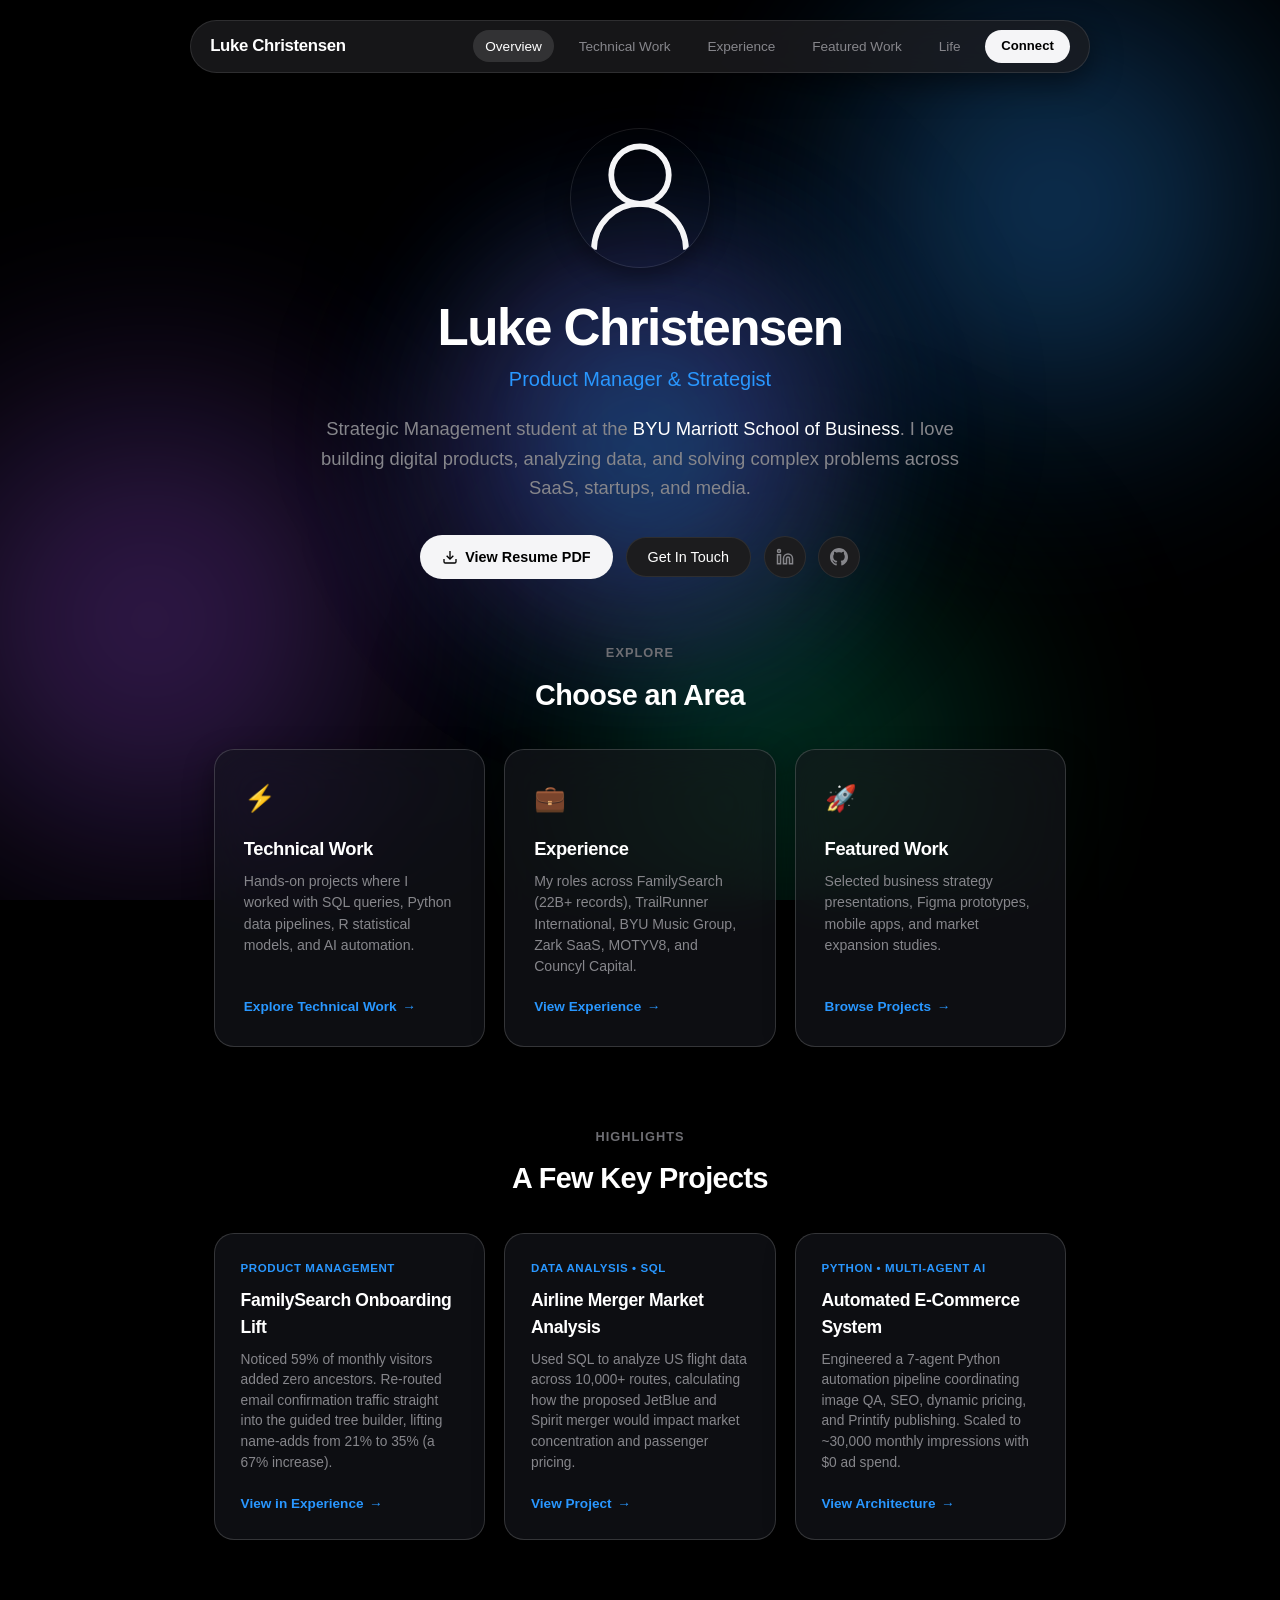
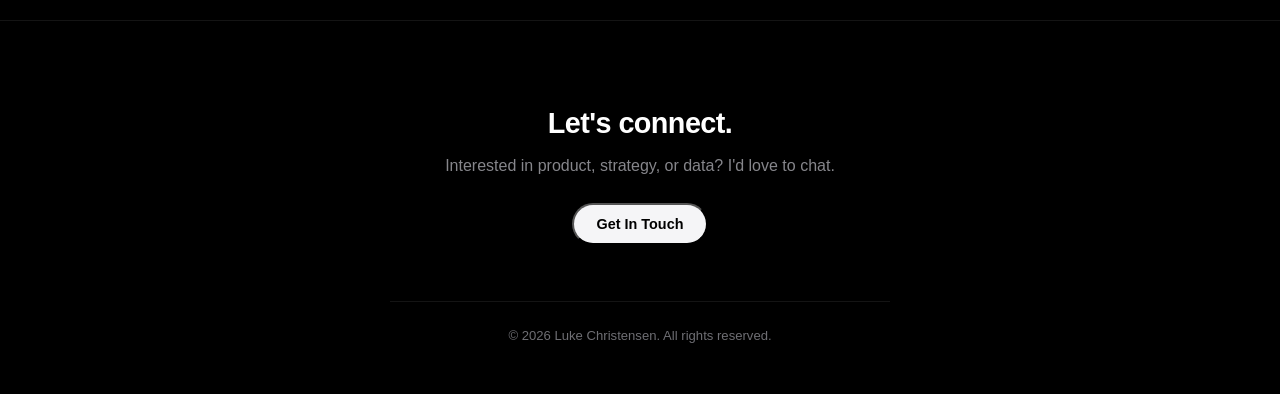
==== index.html @ 44ee2ea3 "Simplify e-commerce pipeline stage language to direct outcome-oriented bullets" ====
<!DOCTYPE html>
<html lang="en">
<head>
    <meta charset="UTF-8">
    <meta name="viewport" content="width=device-width, initial-scale=1.0">
    <title>Luke Christensen | Product Manager</title>
    
    <!-- SEO & Social Media (Open Graph) Tags -->
    <meta name="description" content="Portfolio of Luke Christensen, Product Manager and BYU Marriott Strategic Management student. Focused on product strategy, data analysis, and digital products.">
    <meta property="og:title" content="Luke Christensen | Product Manager">
    <meta property="og:description" content="Portfolio of Luke Christensen — Strategic Management at BYU Marriott. Product strategy, data analysis, and software development.">
    <meta property="og:image" content="https://ui-avatars.com/api/?name=Luke+Christensen&size=800&background=1c1c1e&color=2997ff&font-size=0.33">
    <meta property="og:type" content="website">

    <!-- Favicon -->
    <link rel="icon" href="data:image/svg+xml,<svg xmlns=%22http://www.w3.org/2000/svg%22 viewBox=%220 0 100 100%22><rect width=%22100%22 height=%22100%22 rx=%2220%22 fill=%22%23000000%22/><text x=%2250%22 y=%2250%22 font-family=%22-apple-system, sans-serif%22 font-size=%2240%22 font-weight=%22bold%22 fill=%22%23ffffff%22 text-anchor=%22middle%22 dominant-baseline=%22central%22>LC</text></svg>">

    <link rel="stylesheet" href="style.css?v=20261013v5">
</head>
<body>
    <!-- Ambient Background Glow & Fluid Mouse Light -->
    <div id="ambient-glow" class="ambient-glow-container" aria-hidden="true">
        <div class="glow-orb orb-1"></div>
        <div class="glow-orb orb-2"></div>
        <div class="glow-orb orb-3"></div>
        <div class="glow-orb orb-4"></div>
        <!-- Fluid Ambient Mouse Spotlight -->
        <div class="mouse-ambient-light" id="mouseAmbientLight"></div>
    </div>

    <!-- Apple-Style Floating Frosted Navbar -->
    <nav class="navbar" id="navbar">
        <div class="nav-content">
            <a href="#view-overview" class="logo" data-navigate="overview">
                Luke Christensen
            </a>
            <div class="nav-links">
                <a href="#view-overview" class="active">Overview</a>
                <a href="#view-systems">Technical Work</a>
                <a href="#view-experience">Experience</a>
                <a href="#view-work">Featured Work</a>
                <a href="#view-life">Life</a>
                <a href="#" class="btn-primary open-modal-btn">Connect</a>
            </div>
        </div>
    </nav>

    <main>
        <!-- ===================================================================
             VIEW 1: OVERVIEW (Clean, Human, Breathable, Inviting)
             =================================================================== -->
        <section id="view-overview" class="view-pane active">
            <!-- Hero -->
            <div class="hero">
                <div class="hero-content">
                    <div class="headshot-container">
                        <img src="./BYU-Marriott-Student-Headshots-Cam2-(192 of 377).jpg" alt="Luke Christensen Headshot" class="headshot" onerror="this.outerHTML='<svg class=\'headshot\' viewBox=\'0 0 24 24\' fill=\'none\' stroke=\'currentColor\' stroke-width=\'1\'><circle cx=\'12\' cy=\'8\' r=\'5\'/><path d=\'M20 21a8 8 0 1 0-16 0\'/></svg>'">
                    </div>

                    <h1 class="hero-title">Luke Christensen</h1>
                    <div class="hero-subtitle">Product Manager &amp; Strategist</div>
                    
                    <p class="hero-bio">
                        Strategic Management student at the <b>BYU Marriott School of Business</b>. I love building digital products, analyzing data, and solving complex problems across SaaS, startups, and media.
                    </p>

                    <!-- Clean Action CTAs -->
                    <div class="hero-actions">
                        <a href="./Resume/Luke_Christensen_Resume.pdf" target="_blank" class="btn-hero-primary">
                            <svg width="16" height="16" viewBox="0 0 24 24" fill="none" stroke="currentColor" stroke-width="2"><path d="M21 15v4a2 2 0 0 1-2 2H5a2 2 0 0 1-2-2v-4"/><polyline points="7 10 12 15 17 10"/><line x1="12" x2="12" y1="15" y2="3"/></svg>
                            View Resume PDF
                        </a>
                        <button class="btn-hero-secondary open-modal-btn">
                            Get In Touch
                        </button>
                        <a href="https://www.linkedin.com/in/christensen-luke-r" target="_blank" class="btn-hero-icon" aria-label="LinkedIn">
                            <svg width="18" height="18" viewBox="0 0 24 24" fill="none" stroke="currentColor" stroke-width="2"><path d="M16 8a6 6 0 0 1 6 6v7h-4v-7a2 2 0 0 0-2-2 2 2 0 0 0-2 2v7h-4v-7a6 6 0 0 1 6-6z"/><rect width="4" height="12" x="2" y="9"/><circle cx="4" cy="4" r="2"/></svg>
                        </a>
                        <a href="https://github.com/Luke-Christensen1" target="_blank" class="btn-hero-icon" aria-label="GitHub">
                            <svg width="18" height="18" viewBox="0 0 24 24" fill="currentColor"><path d="M12 0c-6.626 0-12 5.373-12 12 0 5.302 3.438 9.8 8.207 11.387.599.111.793-.261.793-.577v-2.234c-3.338.726-4.033-1.416-4.033-1.416-.546-1.387-1.333-1.756-1.333-1.756-1.089-.745.083-.729.083-.729 1.205.084 1.839 1.237 1.839 1.237 1.07 1.834 2.807 1.304 3.492.997.107-.775.418-1.305.762-1.604-2.665-.305-5.467-1.334-5.467-5.931 0-1.311.469-2.381 1.236-3.221-.124-.303-.535-1.524.117-3.176 0 0 1.008-.322 3.301 1.23.957-.266 1.983-.399 3.003-.404 1.02.005 2.047.138 3.006.404 2.291-1.552 3.297-1.23 3.297-1.23.653 1.653.242 2.874.118 3.176.77.84 1.235 1.911 1.235 3.221 0 4.609-2.807 5.624-5.479 5.921.43.372.823 1.102.823 2.222v3.293c0 .319.192.694.801.576 4.765-1.589 8.199-6.086 8.199-11.386 0-6.627-5.373-12-12-12z"/></svg>
                        </a>
                    </div>
                </div>
            </div>

            <!-- Guided Pathways: Explore by Track -->
            <div class="guided-tracks-section">
                <div class="section-label">Explore</div>
                <h3 class="section-heading-clean">Choose an Area</h3>

                <div class="guided-tracks-grid">
                    <!-- Track 1: Technical Work -->
                    <div class="track-card" data-navigate="systems">
                        <div>
                            <div class="track-icon">⚡</div>
                            <h4>Technical Work</h4>
                            <p>Hands-on projects where I worked with SQL queries, Python data pipelines, R statistical models, and AI automation.</p>
                        </div>
                        <span class="track-link-cta">
                            Explore Technical Work <span>→</span>
                        </span>
                    </div>

                    <!-- Track 2: Experience -->
                    <div class="track-card" data-navigate="experience">
                        <div>
                            <div class="track-icon">💼</div>
                            <h4>Experience</h4>
                            <p>My roles across FamilySearch (22B+ records), TrailRunner International, BYU Music Group, Zark SaaS, MOTYV8, and Councyl Capital.</p>
                        </div>
                        <span class="track-link-cta">
                            View Experience <span>→</span>
                        </span>
                    </div>

                    <!-- Track 3: Featured Work -->
                    <div class="track-card" data-navigate="work">
                        <div>
                            <div class="track-icon">🚀</div>
                            <h4>Featured Work</h4>
                            <p>Selected business strategy presentations, Figma prototypes, mobile apps, and market expansion studies.</p>
                        </div>
                        <span class="track-link-cta">
                            Browse Projects <span>→</span>
                        </span>
                    </div>
                </div>
            </div>

            <!-- Selected Highlights (Generate Interest) -->
            <div class="highlights-section">
                <div class="section-label">Highlights</div>
                <h3 class="section-heading-clean">A Few Key Projects</h3>

                <div class="highlights-grid">
                    <!-- Highlight 1: FamilySearch -->
                    <div class="highlight-card">
                        <div>
                            <span class="highlight-badge">Product Management</span>
                            <h4>FamilySearch Onboarding Lift</h4>
                            <p>Noticed 59% of monthly visitors added zero ancestors. Re-routed email confirmation traffic straight into the guided tree builder, lifting name-adds from 21% to 35% (a 67% increase).</p>
                        </div>
                        <a href="#view-experience" class="track-link-cta" data-navigate="experience">
                            View in Experience <span>→</span>
                        </a>
                    </div>

                    <!-- Highlight 2: Airline Merger SQL -->
                    <div class="highlight-card">
                        <div>
                            <span class="highlight-badge">Data Analysis &bull; SQL</span>
                            <h4>Airline Merger Market Analysis</h4>
                            <p>Used SQL to analyze US flight data across 10,000+ routes, calculating how the proposed JetBlue and Spirit merger would impact market concentration and passenger pricing.</p>
                        </div>
                        <a href="#view-systems" class="track-link-cta" data-navigate="systems" onclick="window.switchTechTab('tech-sql')">
                            View Project <span>→</span>
                        </a>
                    </div>

                    <!-- Highlight 3: E-Commerce Store -->
                    <div class="highlight-card">
                        <div>
                            <span class="highlight-badge">Python &bull; Multi-Agent AI</span>
                            <h4>Automated E-Commerce System</h4>
                            <p>Engineered a 7-agent Python automation pipeline coordinating image QA, SEO, dynamic pricing, and Printify publishing. Scaled to ~30,000 monthly impressions with $0 ad spend.</p>
                        </div>
                        <a href="#view-systems" class="track-link-cta" data-navigate="systems" onclick="window.switchTechTab('tech-agents')">
                            View Architecture <span>→</span>
                        </a>
                    </div>
                </div>
            </div>
        </section>

        <!-- ===================================================================
             VIEW 2: TECHNICAL WORK (Simple, Honest, Real Projects)
             =================================================================== -->
        <section id="view-systems" class="view-pane">
            <div class="view-breadcrumb-bar">
                <button class="btn-breadcrumb" data-navigate="overview">
                    <svg width="14" height="14" viewBox="0 0 24 24" fill="none" stroke="currentColor" stroke-width="2"><polyline points="15 18 9 12 15 6"/></svg>
                    Back to Overview
                </button>
                <span class="breadcrumb-tag">Technical Work</span>
            </div>

            <div class="tech-work-section">
                <div class="section-header-simple">
                    <h2>Technical Work</h2>
                    <p>Projects from my BYU coursework and independent ventures where I worked hands-on with data, APIs, and code.</p>
                </div>

                <!-- Simple Tabs -->
                <div class="tech-tabs">
                    <button class="tech-tab-btn active" data-tab="tech-agents">
                        E-Commerce Multi-Agent (Python)
                    </button>
                    <button class="tech-tab-btn" data-tab="tech-sql">
                        Airline Merger (SQL)
                    </button>
                    <button class="tech-tab-btn" data-tab="tech-census">
                        Store Expansion (Python)
                    </button>
                    <button class="tech-tab-btn" data-tab="tech-r">
                        Airbnb Pricing (R)
                    </button>
                </div>

                <div class="tech-canvas">
                    
                    <!-- TAB 1: MULTI-AGENT E-COMMERCE (PYTHON) -->
                    <div class="tech-pane active" id="tech-agents">
                        <div class="tech-pane-top">
                            <div class="tech-context-tag">INDEPENDENT VENTURE &bull; Multi-Agent System</div>
                            <h3>E-Commerce Pipeline Architecture</h3>
                            <p>An automated 4-stage Python pipeline that ingests raw designs, cleans background transparency, verifies print specs, prices for margin, and publishes live to the storefront.</p>
                        </div>

                        <!-- Mini-Switcher: 4 Stages of the Pipeline -->
                        <div class="agent-subswitcher">
                            <button class="agent-sub-btn active" data-subtab="subtab-image">1. Image Prep</button>
                            <button class="agent-sub-btn" data-subtab="subtab-qa">2. Quality Check</button>
                            <button class="agent-sub-btn" data-subtab="subtab-pricing">3. Dynamic Pricing</button>
                            <button class="agent-sub-btn" data-subtab="subtab-publish">4. Store Publishing</button>
                        </div>

                        <!-- SUBTAB 1: IMAGE PREP -->
                        <div class="agent-subpane active" id="subtab-image">
                            <div class="tech-what-i-did">
                                <h4>Stage 1: Removing Backgrounds Cleanly</h4>
                                <ul>
                                    <li><b>Traces edges inward</b> so solid backgrounds disappear without accidentally erasing white text or details inside the artwork.</li>
                                    <li><b>Cleans up blurry edge halos</b> left by compression artifacts so the design prints crisp and sharp on fabric.</li>
                                    <li><b>Crops with balanced padding</b> so the graphic sits centered and sized properly on apparel and stickers.</li>
                                </ul>
                            </div>
                            <details class="clean-code-drawer" open>
                                <summary>
                                    <span>View Python Code: Perimeter BFS Flood-Fill</span>
                                    <span style="font-size:0.75rem; color:var(--accent-blue);">image_processor.py</span>
                                </summary>
                                <pre><code># Stage 1: Perimeter BFS Flood-Fill & Anti-Aliasing Cleanup
from PIL import Image
from collections import deque

def clean_design_background(input_path):
    """Perimeter flood-fill: Removes background without erasing internal design elements."""
    img = Image.open(input_path).convert("RGBA")
    width, height = img.size
    pixels = img.load()
    
    visited, queue = set(), deque()
    # Seed perimeter pixels into the BFS queue
    for x in range(width):
        queue.extend([(x, 0), (x, height - 1)])
    for y in range(height):
        queue.extend([(0, y), (width - 1, y)])
        
    while queue:
        x, y = queue.popleft()
        if (x, y) in visited or not (0 <= x < width and 0 <= y < height):
            continue
        visited.add((x, y))
        
        r, g, b, a = pixels[x, y]
        if r > 180 and g > 180 and b > 180 and a > 0:
            pixels[x, y] = (0, 0, 0, 0)
            for dx, dy in [(0, 1), (1, 0), (0, -1), (-1, 0)]:
                queue.append((x + dx, y + dy))
                
    return img</code></pre>
                            </details>
                        </div>

                        <!-- SUBTAB 2: QUALITY CHECK -->
                        <div class="agent-subpane" id="subtab-qa">
                            <div class="tech-what-i-did">
                                <h4>Stage 2: Catching Errors Before Uploading</h4>
                                <ul>
                                    <li><b>Checks for true transparent cutouts</b> so customers never receive shirts with ugly white background boxes.</li>
                                    <li><b>Rejects designs with too much empty border</b> to ensure the artwork fills the printable space nicely.</li>
                                    <li><b>Enforces a 1,000px resolution minimum</b> so pixelated or blurry files never make it to the printer.</li>
                                </ul>
                            </div>
                            <details class="clean-code-drawer" open>
                                <summary>
                                    <span>View Python Code: Pre-Flight Quality Gate</span>
                                    <span style="font-size:0.75rem; color:var(--accent-blue);">qa_agent.py</span>
                                </summary>
                                <pre><code># Stage 2: Automated Pre-Flight Quality Gate
from PIL import Image

def verify_print_quality(image_path, min_dim=1000):
    """Pre-flight QA: Validates transparency, canvas coverage, and resolution."""
    with Image.open(image_path) as img:
        img = img.convert("RGBA")
        
        # 1. Reject if design lacks transparent cutouts
        if img.getextrema()[3][0] == 255:
            return False, "QA Fail: Missing transparent background."
        
        # 2. Reject if artwork utilization is too low (excessive whitespace)
        bbox = img.getbbox()
        if bbox:
            w, h = img.size
            bw, bh = bbox[2] - bbox[0], bbox[3] - bbox[1]
            if bw < w * 0.85 and bh < h * 0.85:
                return False, f"QA Fail: Design utilization too low ({bw}x{bh})."
        
        # 3. Minimum resolution gate for physical merchandise
        if img.width < min_dim or img.height < min_dim:
            return False, f"QA Fail: Resolution below {min_dim}px minimum."
            
        return True, "QA Passed: Approved for publishing"</code></pre>
                            </details>
                        </div>

                        <!-- SUBTAB 3: DYNAMIC PRICING -->
                        <div class="agent-subpane" id="subtab-pricing">
                            <div class="tech-what-i-did">
                                <h4>Stage 3: Pricing for Real Margins</h4>
                                <ul>
                                    <li><b>Bakes in $4.00 tracked shipping upfront</b> so the shop can offer "free shipping" to buyers without eating profit.</li>
                                    <li><b>Adds a 30% gross profit margin</b> on top of manufacturing costs to make sure every order is sustainable.</li>
                                    <li><b>Rounds prices to .49 or .99</b> with category minimums ($2.49 for stickers) to match retail buying habits.</li>
                                </ul>
                            </div>
                            <details class="clean-code-drawer" open>
                                <summary>
                                    <span>View Python Code: Landed-Cost Margin Engine</span>
                                    <span style="font-size:0.75rem; color:var(--accent-blue);">financial_agent.py</span>
                                </summary>
                                <pre><code># Stage 3: Landed-Cost Pricing & Margin Engine
def calculate_retail_price(base_cost_map, product_type):
    """Calculates landed cost, absorbs shipping, and optimizes retail price points."""
    retail_prices = {}
    SHIPPING_CENTS = 400     # Absorb $4.00 standard tracked shipping
    TARGET_MARGIN = 1.30     # 30% gross margin target
    
    for variant_id, base_cost in base_cost_map.items():
        landed_cost = base_cost + SHIPPING_CENTS
        calculated = int(landed_cost * TARGET_MARGIN)
        
        # Psychological price rounding (.49 or .99)
        cents = calculated % 100
        base_dollars = (calculated // 100) * 100
        retail_cents = base_dollars + (49 if cents < 50 else 99)
        
        # Enforce category price floor
        if product_type in ("Die-Cut", "Kiss-Cut"):
            retail_cents = max(retail_cents, 249)  # $2.49 minimum floor
            
        retail_prices[variant_id] = retail_cents
    return retail_prices</code></pre>
                            </details>
                        </div>

                        <!-- SUBTAB 4: STORE PUBLISHING -->
                        <div class="agent-subpane" id="subtab-publish">
                            <div class="tech-what-i-did">
                                <h4>Stage 4: Pushing Listings Live Automatically</h4>
                                <ul>
                                    <li><b>Uploads artwork directly to Printify</b> using base64 encoding without manual file dragging.</li>
                                    <li><b>Selects popular shirt colors and sizes (S–2XL)</b> automatically from print provider catalogs like Bella+Canvas 3001.</li>
                                    <li><b>Positions the graphic on the front chest</b> and creates a ready-to-sell draft on Etsy in a few seconds.</li>
                                </ul>
                            </div>
                            <details class="clean-code-drawer" open>
                                <summary>
                                    <span>View Python Code: Store Publishing Pipeline</span>
                                    <span style="font-size:0.75rem; color:var(--accent-blue);">publishing_agent.py</span>
                                </summary>
                                <pre><code># Stage 4: Automated REST API Publishing Pipeline
import requests, base64, os

def publish_product(shop_id, image_path, title, tags, retail_prices):
    """Uploads artwork and drafts live listing via Printify API."""
    # 1. Base64 encode and upload to media library
    with open(image_path, "rb") as f:
        encoded = base64.b64encode(f.read()).decode("utf-8")
    upload_resp = requests.post(
        "https://api.printify.com/v1/uploads/images.json",
        headers=HEADERS,
        json={"file_name": os.path.basename(image_path), "contents": encoded}
    )
    image_id = upload_resp.json()["id"]
    
    # 2. Configure variants, print coordinates, and draft product
    payload = {
        "title": title, "tags": tags,
        "blueprint_id": 12, "print_provider_id": 29,  # Bella+Canvas 3001
        "variants": [{"id": vid, "price": p, "is_enabled": True} for vid, p in retail_prices.items()],
        "print_areas": [{"placeholders": [{"position": "front", "images": [{"id": image_id, "scale": 0.9}]}]}]
    }
    return requests.post(f"https://api.printify.com/v1/shops/{shop_id}/products.json", headers=HEADERS, json=payload)</code></pre>
                            </details>
                        </div>
                    </div>

                    <!-- TAB 2: AIRLINE MERGER SQL -->
                    <div class="tech-pane" id="tech-sql">
                        <div class="tech-pane-top">
                            <div class="tech-context-tag">BYU STRATEGY 412 &bull; Advanced Analytics</div>
                            <h3>Airline Route &amp; Merger Analysis</h3>
                            <p>Analyzed US Department of Transportation flight data across 10,000+ domestic routes to evaluate the competitive impact of the proposed JetBlue and Spirit Airlines merger.</p>
                        </div>

                        <div class="tech-what-i-did">
                            <h4>What I Did</h4>
                            <ul>
                                <li>Used PostgreSQL window functions to calculate carrier market shares by origin and destination airport pairs across 188 head-to-head markets.</li>
                                <li>Calculated route market concentration (Herfindahl-Hirschman Index / HHI) before and after the proposed merger to see which specific routes would see the biggest drop in airline competition.</li>
                                <li>Identified routes that exceeded DOJ regulatory thresholds (Post-HHI &gt; 2,500 and &Delta;HHI &ge; 200), demonstrating where airfares were legally and economically vulnerable to anti-competitive consolidation.</li>
                            </ul>
                        </div>

                        <details class="clean-code-drawer">
                            <summary>
                                <span>View SQL Query Snippet</span>
                                <span style="font-size:0.75rem; color:var(--accent-blue);">Click to view</span>
                            </summary>
                            <pre><code>-- Airline Route Market Share & HHI Analysis
-- Calculate market share per carrier on overlapping routes
CREATE OR REPLACE VIEW overlap_market_shares AS
SELECT origin, dest, unique_carrier_name, total_passengers,
    ROUND((total_passengers::numeric / SUM(total_passengers) OVER (PARTITION BY origin, dest)) * 100, 2) AS market_share
FROM overlap_route_passengers;

-- Pre-merger HHI calculation across overlapping routes
CREATE OR REPLACE VIEW pre_merger_hhi AS
SELECT origin, dest,
    ROUND(SUM(POWER(market_share, 2)), 0) AS hhi
FROM overlap_market_shares
GROUP BY origin, dest;

-- Post-merger HHI combining JetBlue (B6) and Spirit (NK)
CREATE OR REPLACE VIEW post_merger_hhi AS
SELECT origin, dest,
    ROUND(SUM(POWER(market_share, 2)), 0) AS post_hhi
FROM post_merger_market_shares
GROUP BY origin, dest;

-- Flag routes exceeding DOJ antitrust presumption (Post-HHI > 2500 & Delta >= 200)
SELECT p.origin, p.dest, p.hhi AS pre_hhi, m.post_hhi, (m.post_hhi - p.hhi) AS delta_hhi
FROM pre_merger_hhi p
JOIN post_merger_hhi m ON p.origin = m.origin AND p.dest = m.dest
WHERE m.post_hhi > 2500 AND (m.post_hhi - p.hhi) >= 200
ORDER BY delta_hhi DESC;</code></pre>
                        </details>
                    </div>

                    <!-- TAB 2: STORE EXPANSION (PYTHON) -->
                    <div class="tech-pane" id="tech-census">
                        <div class="tech-pane-top">
                            <div class="tech-context-tag">BYU STRATEGY 412 &bull; Geospatial Analysis</div>
                            <h3>Grocery Store Expansion Pipeline</h3>
                            <p>Built a data pipeline to identify high-potential expansion zip codes for Sprouts Farmers Market by combining store locations with US Census demographic data.</p>
                        </div>

                        <div class="tech-what-i-did">
                            <h4>What I Did</h4>
                            <ul>
                                <li>Built automated scrapers to collect nationwide store locations and addresses for major organic grocers (Sprouts, Whole Foods, Trader Joe's).</li>
                                <li>Batch-queried the US Census Bureau API (ACS 5-Year data) to enrich each zip code with median household income and population figures.</li>
                                <li>Merged competitor density and demographic data in Pandas to score underserved markets and exported clean datasets for Tableau visualization.</li>
                            </ul>
                        </div>

                        <details class="clean-code-drawer">
                            <summary>
                                <span>View Python Pipeline Snippet</span>
                                <span style="font-size:0.75rem; color:var(--accent-blue);">Click to view</span>
                            </summary>
                            <pre><code># US Census Bureau API Batch Ingestion & Demographic Pipeline
import pandas as pd
import requests

CENSUS_API_URL = "https://api.census.gov/data/2022/acs/acs5"
CENSUS_VARS = {"B19013_001E": "median_income", "B01003_001E": "total_population"}

def fetch_census_batch(zip_codes, api_key, batch_size=50):
    all_data = []
    for i in range(0, len(zip_codes), batch_size):
        batch = zip_codes[i:i + batch_size]
        params = {
            "get": f"NAME,{','.join(CENSUS_VARS.keys())}",
            "for": f"zip code tabulation area:{','.join(batch)}",
            "key": api_key
        }
        resp = requests.get(CENSUS_API_URL, params=params)
        if resp.status_code == 200:
            raw = resp.json()
            df_batch = pd.DataFrame(raw[1:], columns=raw[0])
            all_data.append(df_batch)
    return pd.concat(all_data, ignore_index=True)

# Merge store coordinates with Census demographic metrics
df_census = fetch_census_batch(unique_zips, api_key=CENSUS_KEY)
candidate_trade_areas = df_all_stores.merge(
    df_census, left_on="zip_clean", right_on="zip code tabulation area"
)</code></pre>
                        </details>
                    </div>

                    <!-- TAB 3: AIRBNB PRICING (R) -->
                    <div class="tech-pane" id="tech-r">
                        <div class="tech-pane-top">
                            <div class="tech-context-tag">BYU STRATEGY 402 &bull; Econometrics</div>
                            <h3>Airbnb Pricing &amp; Demand Modeling</h3>
                            <p>Analyzed multi-city Airbnb listing data in R to evaluate price elasticity of demand and model optimal nightly pricing across metropolitan markets.</p>
                        </div>

                        <div class="tech-what-i-did">
                            <h4>What I Did</h4>
                            <ul>
                                <li>Filtered listing data to city-specific interquartile ranges (IQR) to clean out extreme pricing outliers across five major metros.</li>
                                <li>Estimated linear demand functions for each metropolitan market in R using ordinary least squares regression.</li>
                                <li>Calculated own-price elasticity of demand (OPE) at median prices (finding Los Angeles at -1.05) to advise hosts on revenue-maximizing pricing strategies.</li>
                            </ul>
                        </div>

                        <details class="clean-code-drawer">
                            <summary>
                                <span>View R Regression Code</span>
                                <span style="font-size:0.75rem; color:var(--accent-blue);">Click to view</span>
                            </summary>
                            <pre><code># Airbnb Demand Schedule & Elasticity in R
library(dplyr)
library(ggplot2)

metros &lt;- c("Austin", "Chicago", "DC", "LA", "Minneapolis")
results &lt;- data.frame()

for (m in metros) {
  metro_data &lt;- airbnb_2019 %&gt;% filter(metro == m)
  p25 &lt;- quantile(metro_data$price, 0.25)
  p75 &lt;- quantile(metro_data$price, 0.75)
  
  demand &lt;- metro_data %&gt;%
    mutate(bookings = number_of_reviews_ltm * (2/4)) %&gt;%
    mutate(nights_booked = if_else(bookings * 3 &gt; 63, 63, bookings * 3)) %&gt;%
    filter(price &gt;= p25, price &lt;= p75) %&gt;%
    group_by(price) %&gt;%
    summarize(demand = sum(nights_booked), .groups = "drop")
  
  # Demand regression: Q = a + b*P
  model &lt;- lm(demand ~ price, data = demand)
  dQ_dP &lt;- coef(model)[2]
  P &lt;- median(metro_data$price)
  Q &lt;- coef(model)[1] + coef(model)[2] * P
  
  # Own-Price Elasticity of Demand (OPE) at median price
  OPE &lt;- dQ_dP * P / Q
  results &lt;- rbind(results, data.frame(metro = m, OPE = OPE))
}</code></pre>
                        </details>
                    </div>

                </div>
            </div>
        </section>

        <!-- ===================================================================
             VIEW 3: EXPERIENCE (Clean, Simple, Scannable Timeline)
             =================================================================== -->
        <section id="view-experience" class="view-pane">
            <div class="view-breadcrumb-bar">
                <button class="btn-breadcrumb" data-navigate="overview">
                    <svg width="14" height="14" viewBox="0 0 24 24" fill="none" stroke="currentColor" stroke-width="2"><polyline points="15 18 9 12 15 6"/></svg>
                    Back to Overview
                </button>
                <span class="breadcrumb-tag">Experience</span>
            </div>

            <div class="experience-section">
                <div class="section-header-simple">
                    <h2>Experience</h2>
                    <p>A track record of driving product growth, conducting user research, and delivering results.</p>
                </div>

                <div class="timeline">
                    <!-- TrailRunner International -->
                    <div class="timeline-card">
                        <div class="timeline-card-header">
                            <h3>Analyst Intern</h3>
                            <span class="timeline-card-date">Sep 2026 - Dec 2026</span>
                        </div>
                        <div class="timeline-card-company">TrailRunner International (New York, NY)</div>
                        <p class="timeline-company-desc">Global strategy and communications firm serving corporate, financial, entertainment, and sports organizations</p>
                        <ul>
                            <li>Delivered 50+ briefs, media lists, and results reports since Sep, including daily briefs for a Fortune 500 financial client; synthesized market research for finance, music, entertainment, and NFL clients</li>
                        </ul>
                    </div>

                    <!-- FamilySearch -->
                    <div class="timeline-card">
                        <div class="timeline-card-header">
                            <h3>Product Manager Intern</h3>
                            <span class="timeline-card-date">Jun 2026 - Sep 2026</span>
                        </div>
                        <div class="timeline-card-company">FamilySearch (Lehi, UT)</div>
                        <p class="timeline-company-desc">The world's largest genealogy platform, with 22B+ records and 297M annual site visits</p>
                        <ul>
                            <li>Increased family name-adds among confirmation-email clickers from 21% to 35% (67% increase) by routing new-user emails straight into the guided tree builder instead of the main site page</li>
                            <li>Discovered via Adobe Analytics that 59% of 820K monthly visitors added zero ancestors; authored PRDs to eliminate drop-off and incentivize tree setup</li>
                            <li>Ran an A/B test on the guided tree builder experience, simplifying the interface to increase names added by 7%</li>
                        </ul>
                    </div>

                    <!-- BYU Music Group -->
                    <div class="timeline-card">
                        <div class="timeline-card-header">
                            <h3>Product and Strategy Manager</h3>
                            <span class="timeline-card-date">Feb 2024 - Jun 2026</span>
                        </div>
                        <div class="timeline-card-company">BYU Music Group (Provo, UT)</div>
                        <p class="timeline-company-desc">BYU's record label and media studio for internationally recognized touring artists</p>
                        <ul>
                            <li>Grew total song streams 25% using Spotify for Artists data and pitching strategies, increasing playlist submissions 70%</li>
                            <li>Built a centralized asset database and project tracker, cutting search time by 50% and boosting release throughput by 20% across 80+ launches</li>
                            <li>Led BYUMG's AI strategy by analyzing AI-generated music's risk to royalty revenue and presenting recommendations to the executive director, which were used in discussions with label partners</li>
                        </ul>
                    </div>

                    <!-- Zark Parking Solutions -->
                    <div class="timeline-card">
                        <div class="timeline-card-header">
                            <h3>Product Manager Intern</h3>
                            <span class="timeline-card-date">Jan 2026 - Apr 2026</span>
                        </div>
                        <div class="timeline-card-company">Zark Parking Solutions (Provo, UT)</div>
                        <p class="timeline-company-desc">SaaS platform for multifamily residential parking management</p>
                        <ul>
                            <li>Built an AI-assisted PRD and user-story template in Claude, cutting draft time by 40%</li>
                            <li>Built a 15+ item UX roadmap for the CPO by synthesizing 150+ customer reviews and 4 SaaS competitors</li>
                        </ul>
                    </div>

                    <!-- MOTYV8 -->
                    <div class="timeline-card">
                        <div class="timeline-card-header">
                            <h3>Product Manager Intern</h3>
                            <span class="timeline-card-date">Apr 2025 - Aug 2025</span>
                        </div>
                        <div class="timeline-card-company">MOTYV8 (Provo, UT)</div>
                        <p class="timeline-company-desc">Habit-building and mindset app for student athletes</p>
                        <ul>
                            <li>Launched a journal feature adopted across 6 programs (160+ athletes) by running discovery with coaches and athletes, where simplicity and accountability came up as top themes</li>
                            <li>Cut clicks to core content 60% and lifted task completion 10% by redesigning user flows in Figma</li>
                        </ul>
                    </div>

                    <!-- Councyl Capital -->
                    <div class="timeline-card">
                        <div class="timeline-card-header">
                            <h3>Business Analyst Intern</h3>
                            <span class="timeline-card-date">Jan 2025 - Apr 2025</span>
                        </div>
                        <div class="timeline-card-company">Councyl Capital (Provo, UT)</div>
                        <p class="timeline-company-desc">Private equity firm providing differentiated deal flow and active strategic support</p>
                        <ul>
                            <li>Built real-time performance dashboards for a Wells Fargo client by designing a new KPI framework for a trucking investment, co-presented with a cross-functional team to senior executives</li>
                        </ul>
                        <a href="assets/work/Councyl_Capital_Report.pdf" class="view-pdf-btn view-doc-link">
                            <svg width="14" height="14" viewBox="0 0 24 24" fill="none" stroke="currentColor" stroke-width="2"><path d="M14 2H6a2 2 0 0 0-2 2v16a2 2 0 0 0 2 2h12a2 2 0 0 0 2-2V8z"/><polyline points="14 2 14 8 20 8"/></svg>
                            View Final Report PDF
                        </a>
                    </div>
                </div>

                <!-- Certifications -->
                <div class="certs-grid">
                    <div class="cert-card-clean">
                        <div>
                            <div class="cert-issuer-clean">Siemens / Mendix</div>
                            <h4>Rapid Developer Certified</h4>
                            <p>Certified in enterprise low-code app development, domain data modeling, microflows, and agile sprint delivery.</p>
                        </div>
                        <a href="assets/rapid_developer_certified.pdf" class="view-pdf-btn view-doc-link" style="align-self: flex-start;">
                            View Certificate PDF
                        </a>
                    </div>

                    <div class="cert-card-clean">
                        <div>
                            <div class="cert-issuer-clean">Leland PM Bootcamp</div>
                            <h4>Product Management Certified</h4>
                            <p>Intensive PM program covering customer discovery, PRDs, metric instrumentation, and executive presentation.</p>
                        </div>
                        <a href="assets/leland_pm_certificate.pdf" class="view-pdf-btn view-doc-link" style="align-self: flex-start;">
                            View Certificate PDF
                        </a>
                    </div>
                </div>
            </div>
        </section>

        <!-- ===================================================================
             VIEW 4: FEATURED WORK (Curated Bento Gallery)
             =================================================================== -->
        <section id="view-work" class="view-pane">
            <div class="view-breadcrumb-bar">
                <button class="btn-breadcrumb" data-navigate="overview">
                    <svg width="14" height="14" viewBox="0 0 24 24" fill="none" stroke="currentColor" stroke-width="2"><polyline points="15 18 9 12 15 6"/></svg>
                    Back to Overview
                </button>
                <span class="breadcrumb-tag">Featured Work</span>
            </div>

            <div class="work-section">
                <div class="section-header-simple">
                    <h2>Featured Work</h2>
                    <p>Selected business strategy presentations, product designs, and digital products.</p>
                </div>

                <div class="work-grid">
                    <!-- Samsung Case -->
                    <div class="work-card">
                        <div class="work-card-image">
                            <div class="mockup-browser-bar">
                                <div class="browser-dots">
                                    <span class="browser-dot dot-red"></span>
                                    <span class="browser-dot dot-yellow"></span>
                                    <span class="browser-dot dot-green"></span>
                                </div>
                                <span class="browser-url">samsung.com/galaxy/strategy</span>
                            </div>
                            <img src="assets/work/samsung_logo_v3.png" alt="Samsung Product Strategy">
                        </div>
                        <div class="work-card-info">
                            <span class="work-card-tag">Product Management</span>
                            <h3>Samsung Product Strategy</h3>
                            <p>Strategic analysis of product life cycles, hardware margins, and competitive positioning for college coursework.</p>
                            <a href="assets/work/Samsung_Case.pdf" target="_blank" class="view-pdf-btn project-link">
                                View Case PDF
                            </a>
                        </div>
                    </div>

                    <!-- NBA European Expansion -->
                    <div class="work-card">
                        <div class="work-card-image">
                            <div class="mockup-browser-bar">
                                <div class="browser-dots">
                                    <span class="browser-dot dot-red"></span>
                                    <span class="browser-dot dot-yellow"></span>
                                    <span class="browser-dot dot-green"></span>
                                </div>
                                <span class="browser-url">nba.com/global/europe</span>
                            </div>
                            <img src="assets/work/nba_logo_v3.png" alt="NBA International Expansion">
                        </div>
                        <div class="work-card-info">
                            <span class="work-card-tag">Market Strategy</span>
                            <h3>NBA European Expansion</h3>
                            <p>Market evaluation of European cities, arena economics, and localized fan engagement for college coursework.</p>
                            <a href="assets/work/NBA_Presentation.pdf" target="_blank" class="view-pdf-btn project-link">
                                View Presentation PDF
                            </a>
                        </div>
                    </div>

                    <!-- The Cougar Planner -->
                    <div class="work-card">
                        <div class="work-card-image">
                            <div class="mockup-browser-bar">
                                <div class="browser-dots">
                                    <span class="browser-dot dot-red"></span>
                                    <span class="browser-dot dot-yellow"></span>
                                    <span class="browser-dot dot-green"></span>
                                </div>
                                <span class="browser-url">figma.com/@lukechristensen/cougar-planner</span>
                            </div>
                            <img src="assets/work/cougar_planner_mockup.png" alt="The Cougar Planner">
                        </div>
                        <div class="work-card-info">
                            <span class="work-card-tag">Figma Prototype</span>
                            <h3>The Cougar Planner</h3>
                            <p>Student productivity tool designed from discovery interviews through high-fidelity Figma prototypes.</p>
                            <a href="assets/work/The_Cougar_Planner.pdf" class="view-pdf-btn project-link">
                                View Spec PDF
                            </a>
                        </div>
                    </div>

                    <!-- Automated E-Commerce Store -->
                    <div class="work-card">
                        <div class="work-card-image">
                            <div class="mockup-browser-bar">
                                <div class="browser-dots">
                                    <span class="browser-dot dot-red"></span>
                                    <span class="browser-dot dot-yellow"></span>
                                    <span class="browser-dot dot-green"></span>
                                </div>
                                <span class="browser-url">etsy.com/shop/summitstateofmind</span>
                            </div>
                            <img src="assets/work/ecom_agents_thumb.png" alt="Automated E-Commerce Store">
                        </div>
                        <div class="work-card-info">
                            <span class="work-card-tag">Python &bull; Multi-Agent System</span>
                            <h3>Automated E-Commerce Store</h3>
                            <p>Launched an automated online apparel storefront on Etsy using a 7-agent Python system for pre-flight image QA, SEO tagging, dynamic pricing, and Printify API publishing. Scaled to ~30,000 monthly impressions with $0 ad spend.</p>
                            <a href="#view-systems" class="view-pdf-btn project-link" data-navigate="systems" onclick="window.switchTechTab('tech-agents')">
                                View Technical Architecture
                            </a>
                        </div>
                    </div>

                    <!-- DayLoom -->
                    <div class="work-card">
                        <div class="work-card-image">
                            <div class="mockup-mobile-bar">
                                <span class="mobile-notch"></span>
                                <span class="mobile-app-name">DayLoom &bull; iOS</span>
                            </div>
                            <img src="assets/work/dayloom_thumb.png" alt="DayLoom Journal App">
                        </div>
                        <div class="work-card-info">
                            <span class="work-card-tag">Mobile App</span>
                            <h3>DayLoom</h3>
                            <p>A curated daily micro-journaling app built with React Native and Expo, designed around "The Curated Stillness."</p>
                            <a href="https://github.com/Luke-Christensen1/DailyJournal" target="_blank" class="view-pdf-btn">
                                GitHub Repo
                            </a>
                        </div>
                    </div>

                    <!-- AI Strategy Guide -->
                    <div class="work-card">
                        <div class="work-card-image">
                            <div class="mockup-browser-bar">
                                <div class="browser-dots">
                                    <span class="browser-dot dot-red"></span>
                                    <span class="browser-dot dot-yellow"></span>
                                    <span class="browser-dot dot-green"></span>
                                </div>
                                <span class="browser-url">zark.com/ai-framework</span>
                            </div>
                            <img src="assets/work/ai_strategy_v3.png" alt="AI Implementation Strategy">
                        </div>
                        <div class="work-card-info">
                            <span class="work-card-tag">AI Workflows</span>
                            <h3>AI Implementation Strategy</h3>
                            <p>Company-wide framework for integrating generative AI into product workflows at Zark Parking Solutions.</p>
                            <a href="assets/work/AI_Training_Guide.pdf" target="_blank" class="view-pdf-btn project-link">
                                View Guide PDF
                            </a>
                        </div>
                    </div>

                    <!-- Sprouts Competitive Intel -->
                    <div class="work-card">
                        <div class="work-card-image">
                            <div class="mockup-browser-bar">
                                <div class="browser-dots">
                                    <span class="browser-dot dot-red"></span>
                                    <span class="browser-dot dot-yellow"></span>
                                    <span class="browser-dot dot-green"></span>
                                </div>
                                <span class="browser-url">tableau.com/sprouts/competitive-intel</span>
                            </div>
                            <img src="assets/work/sprouts_logo_v3.png" alt="Sprouts Competitive Intel">
                        </div>
                        <div class="work-card-info">
                            <span class="work-card-tag">Competitive Intel</span>
                            <h3>Sprouts Competitive Intel</h3>
                            <p>Market research and UX audit of major grocery competitors and customer segments for college coursework.</p>
                            <a href="assets/work/Sprouts_Analysis.pdf" target="_blank" class="view-pdf-btn project-link">
                                View Report PDF
                            </a>
                        </div>
                    </div>

                    <!-- Airbnb Case -->
                    <div class="work-card">
                        <div class="work-card-image">
                            <div class="mockup-browser-bar">
                                <div class="browser-dots">
                                    <span class="browser-dot dot-red"></span>
                                    <span class="browser-dot dot-yellow"></span>
                                    <span class="browser-dot dot-green"></span>
                                </div>
                                <span class="browser-url">airbnb.com/research/pricing</span>
                            </div>
                            <img src="assets/work/airbnb_logo_v3.png" alt="Airbnb Operational Strategy">
                        </div>
                        <div class="work-card-info">
                            <span class="work-card-tag">Operations</span>
                            <h3>Airbnb Operational Strategy</h3>
                            <p>Strategic platform analysis of host incentives and guest booking dynamics for college coursework.</p>
                            <a href="assets/work/Airbnb_Case_Presentation.pdf" target="_blank" class="view-pdf-btn project-link">
                                View Presentation PDF
                            </a>
                        </div>
                    </div>

                    <!-- Councyl Capital Report -->
                    <div class="work-card">
                        <div class="work-card-image">
                            <div class="mockup-browser-bar">
                                <div class="browser-dots">
                                    <span class="browser-dot dot-red"></span>
                                    <span class="browser-dot dot-yellow"></span>
                                    <span class="browser-dot dot-green"></span>
                                </div>
                                <span class="browser-url">councylcapital.com/logistics-kpi</span>
                            </div>
                            <img src="assets/work/european_expansion_map.png" alt="Councyl Capital Report">
                        </div>
                        <div class="work-card-info">
                            <span class="work-card-tag">Private Equity</span>
                            <h3>Fleet Logistics KPI Framework</h3>
                            <p>Performance dashboard and KPI reporting model built for a Wells Fargo client investing in commercial trucking.</p>
                            <a href="assets/work/Councyl_Capital_Report.pdf" class="view-pdf-btn view-doc-link">
                                View Report PDF
                            </a>
                        </div>
                    </div>
                </div>
            </div>
        </section>

        <!-- ===================================================================
             VIEW 5: LIFE & INTERESTS (Authentic, Grounded Personality)
             =================================================================== -->
        <section id="view-life" class="view-pane">
            <div class="view-breadcrumb-bar">
                <button class="btn-breadcrumb" data-navigate="overview">
                    <svg width="14" height="14" viewBox="0 0 24 24" fill="none" stroke="currentColor" stroke-width="2"><polyline points="15 18 9 12 15 6"/></svg>
                    Back to Overview
                </button>
                <span class="breadcrumb-tag">Life &amp; Interests</span>
            </div>

            <div class="life-section">
                <div class="section-header-simple">
                    <h2>Life &amp; Interests</h2>
                    <p>Performing arts with BYU Young Ambassadors, mountaineering in the Tetons, South American travels, and genuine connections.</p>
                </div>
                
                <div class="slideshow-container">
                    <!-- Wedding in the hills -->
                    <div class="slide active">
                        <img src="./assets/P/wedding_portrait.jpg" style="object-fit: contain; background-color: #0b0f17;" alt="Luke and Bailey wedding day">
                    </div>
                    <!-- Mountains Group -->
                    <div class="slide">
                        <img src="./assets/P/IMG_1343.JPG" alt="Family and friends in the mountains">
                    </div>
                    <!-- Performers Group -->
                    <div class="slide">
                        <img src="./assets/P/IMG_2092.JPG" alt="Performance group">
                    </div>
                    <!-- Dancing -->
                    <div class="slide">
                        <img src="./assets/P/IMG_2630.JPG" alt="Dancing on stage">
                    </div>
                    <!-- Performing Jumping -->
                    <div class="slide">
                        <img src="./assets/P/IMG_2634.JPG" style="object-fit: contain; background-color: #0b0f17;" alt="Performing jumping">
                    </div>
                    <!-- Iguazu Boat -->
                    <div class="slide">
                        <img src="./assets/P/Iguazu Day 1-071.jpeg" style="object-fit: contain; background-color: #0b0f17;" alt="Iguazu Falls boat trip">
                    </div>
                    
                    <a class="prev" onclick="changeSlide(-1)">&#10094;</a>
                    <a class="next" onclick="changeSlide(1)">&#10095;</a>
                </div>
                
                <div class="slide-dots">
                    <span class="dot active" onclick="currentSlide(1)"></span> 
                    <span class="dot" onclick="currentSlide(2)"></span> 
                    <span class="dot" onclick="currentSlide(3)"></span> 
                    <span class="dot" onclick="currentSlide(4)"></span> 
                    <span class="dot" onclick="currentSlide(5)"></span> 
                    <span class="dot" onclick="currentSlide(6)"></span>  
                </div>
            </div>
        </section>
    </main>

    <!-- FOOTER (Centered, Clean, No Skills Dump) -->
    <footer id="contact">
        <div class="footer-content">
            <h2>Let's connect.</h2>
            <p>Interested in product, strategy, or data? I'd love to chat.</p>
            <button class="btn-hero-primary open-modal-btn" style="margin: 0 auto; cursor: pointer;">
                Get In Touch
            </button>
            <div class="footer-copyright">
                &copy; 2026 Luke Christensen. All rights reserved.
            </div>
        </div>
    </footer>

    <!-- DOCUMENT VIEWER MODAL -->
    <div class="modal-backdrop viewer-modal" id="viewerModal">
        <div class="modal-content viewer-content">
            <button class="modal-close" id="closeViewer">
                <svg width="24" height="24" viewBox="0 0 24 24" fill="none" stroke="currentColor" stroke-width="2"><line x1="18" y1="6" x2="6" y2="18"></line><line x1="6" y1="6" x2="18" y2="18"></line></svg>
            </button>
            <div class="viewer-header">
                <h2 id="viewerTitle">Document Viewer</h2>
                <div class="viewer-actions">
                    <a href="#" id="viewerExternalLink" target="_blank" class="btn-small">Open in New Tab</a>
                </div>
            </div>
            <div class="viewer-body" id="viewerBody">
                <iframe src="" id="viewerFrame" frameborder="0"></iframe>
            </div>
        </div>
    </div>

    <!-- CONTACT DRAFT MODAL -->
    <div class="modal-backdrop" id="contactModal">
        <div class="modal-content">
            <button class="modal-close" id="closeModal">
                <svg width="24" height="24" viewBox="0 0 24 24" fill="none" stroke="currentColor" stroke-width="2"><line x1="18" y1="6" x2="6" y2="18"></line><line x1="6" y1="6" x2="18" y2="18"></line></svg>
            </button>
            <div class="modal-header">
                <h2>Connect with Luke</h2>
                <p>Fill out the form below to prep an introduction email. This will immediately open in your email client pre-formatted.</p>
            </div>
            <div class="modal-form-group">
                <label for="contactName">Your Name / Organization</label>
                <input type="text" id="contactName" placeholder="e.g. Jane Doe" required>
            </div>
            <div class="modal-form-group">
                <label for="contactMessage">Message</label>
                <textarea id="contactMessage" placeholder="I saw your portfolio and would love to chat about..." required></textarea>
            </div>
            <button class="modal-submit" id="submitModal">
                Launch Draft Email
            </button>
        </div>
    </div>

    <!-- Live UI Experience Previewer Pill -->
    <script>
    (function() {
        // Fluid Ambient Mouse Tracking (Cursor-following ambient glow)
        window.addEventListener('mousemove', function(e) {
            document.documentElement.style.setProperty('--cursor-x', e.clientX + 'px');
            document.documentElement.style.setProperty('--cursor-y', e.clientY + 'px');
        });

        // Fast hover-driven spotlight inside frosted cards
        document.addEventListener('mouseover', function(e) {
            var card = e.target.closest('.highlight-card, .work-card, .timeline-card, .tech-canvas, .cert-card-clean, .track-card');
            if (card) {
                card.onmousemove = function(ev) {
                    var rect = card.getBoundingClientRect();
                    card.style.setProperty('--mouse-card-x', (ev.clientX - rect.left) + 'px');
                    card.style.setProperty('--mouse-card-y', (ev.clientY - rect.top) + 'px');
                };
            }
        });
    })();
    </script>
    <script src="app.js?v=20261013v5"></script>
</body>
</html>
---- style.css ----
/* ==========================================================================
   Luke Christensen — Portfolio
   Theme: Apple Dark Minimalist (Clean, Human, Understated, Refined)
   ========================================================================== */

:root {
    /* Apple Dark Palette */
    --bg-base: #000000;
    --bg-secondary: #0d0d0e;
    --bg-card: #1c1c1e;
    --bg-card-hover: #242426;
    --bg-tertiary: #2c2c2e;

    /* Apple Typography Colors */
    --text-primary: #f5f5f7;
    --text-secondary: #86868b;
    --text-tertiary: #6e6e73;

    /* Apple Accents */
    --accent-blue: #2997ff;
    --accent-blue-hover: #147ce5;
    --accent-green: #30d158;

    /* Borders & Hairlines */
    --border-subtle: rgba(255, 255, 255, 0.1);
    --border-hover: rgba(255, 255, 255, 0.22);
    --border-card: rgba(255, 255, 255, 0.08);

    /* Shadows */
    --shadow-card: 0 4px 20px rgba(0, 0, 0, 0.4);
    --shadow-hover: 0 12px 32px rgba(0, 0, 0, 0.6);

    /* Fonts */
    --font-sans: -apple-system, BlinkMacSystemFont, "SF Pro Text", "SF Pro Display", "Inter", "Segoe UI", Roboto, Helvetica, Arial, sans-serif;
    --font-mono: "SF Mono", "JetBrains Mono", Menlo, Monaco, Consolas, monospace;
}

/* ==========================================================================
   RESET & BASE STYLES
   ========================================================================== */

* {
    margin: 0;
    padding: 0;
    box-sizing: border-box;
}

html {
    scroll-behavior: smooth;
    font-size: 16px;
    background-color: #000000;
    min-height: 100%;
}

body {
    font-family: var(--font-sans);
    background-color: transparent !important;
    color: var(--text-primary);
    line-height: 1.55;
    -webkit-font-smoothing: antialiased;
    -moz-osx-font-smoothing: grayscale;
    overflow-x: hidden;
    position: relative;
    min-height: 100vh;
}

main, footer {
    position: relative;
    z-index: 10;
}

a {
    text-decoration: none;
    color: inherit;
    transition: all 0.2s ease;
}

h1, h2, h3, h4, h5 {
    letter-spacing: -0.02em;
    font-weight: 600;
    color: var(--text-primary);
}

/* ==========================================================================
   APPLE-STYLE FLOATING FROSTED NAVBAR
   ========================================================================== */

.navbar {
    position: fixed;
    top: 1.25rem;
    left: 50%;
    transform: translateX(-50%);
    width: 90%;
    max-width: 900px;
    z-index: 1000;
    transition: transform 0.3s cubic-bezier(0.16, 1, 0.3, 1), opacity 0.3s ease;
}

.navbar.hide {
    transform: translate(-50%, -150%);
    opacity: 0;
}

.nav-content {
    background: rgba(28, 28, 30, 0.8);
    backdrop-filter: saturate(180%) blur(20px);
    -webkit-backdrop-filter: saturate(180%) blur(20px);
    border: 1px solid var(--border-subtle);
    box-shadow: 0 10px 30px rgba(0, 0, 0, 0.5);
    border-radius: 9999px;
    padding: 0.55rem 1.2rem;
    display: flex;
    justify-content: space-between;
    align-items: center;
}

.logo {
    font-weight: 700;
    font-size: 1.05rem;
    letter-spacing: -0.02em;
    color: #ffffff;
    display: flex;
    align-items: center;
    gap: 0.5rem;
}

.nav-links {
    display: flex;
    align-items: center;
    gap: 0.8rem;
}

.nav-links a {
    font-size: 0.85rem;
    font-weight: 500;
    color: var(--text-secondary);
    padding: 0.35rem 0.75rem;
    border-radius: 20px;
    transition: all 0.2s ease;
}

.nav-links a:hover {
    color: var(--text-primary);
}

.nav-links a.active {
    color: #ffffff;
    background: rgba(255, 255, 255, 0.12);
}

.btn-primary.open-modal-btn {
    background: var(--text-primary);
    color: #000000 !important;
    padding: 0.4rem 1rem;
    border-radius: 9999px;
    font-size: 0.82rem;
    font-weight: 600;
    transition: all 0.2s ease;
}

.btn-primary.open-modal-btn:hover {
    background: #ffffff;
    transform: scale(1.02);
}

/* ==========================================================================
   GUIDED VIEW CONTROLLER
   ========================================================================== */

.view-pane {
    display: none;
    opacity: 0;
    transition: opacity 0.3s ease;
}

.view-pane.active {
    display: block;
    opacity: 1;
}

.view-breadcrumb-bar {
    max-width: 900px;
    margin: 5.5rem auto 1.5rem;
    padding: 0 1.5rem;
    display: flex;
    align-items: center;
    justify-content: space-between;
}

.btn-breadcrumb {
    display: inline-flex;
    align-items: center;
    gap: 0.4rem;
    color: var(--text-secondary);
    font-size: 0.85rem;
    font-weight: 500;
    padding: 0.4rem 0.9rem;
    border-radius: 20px;
    background: var(--bg-card);
    border: 1px solid var(--border-card);
    cursor: pointer;
    transition: all 0.2s ease;
}

.btn-breadcrumb:hover {
    color: #ffffff;
    border-color: var(--border-subtle);
}

.breadcrumb-tag {
    font-size: 0.75rem;
    font-weight: 600;
    text-transform: uppercase;
    letter-spacing: 0.05em;
    color: var(--text-tertiary);
}

/* ==========================================================================
   HERO SECTION: SIMPLE, CLEAN & HUMAN
   ========================================================================== */

.hero {
    position: relative;
    padding: 8rem 1.5rem 4rem;
    text-align: center;
}

.hero-content {
    max-width: 680px;
    margin: 0 auto;
}

/* Headshot: Precision Cropped */
.headshot-container {
    margin-bottom: 1.5rem;
    display: inline-block;
}

.headshot {
    width: 140px;
    height: 140px;
    border-radius: 50%;
    object-fit: cover;
    object-position: center 15%; /* Ensures hair and top of head are not cut off */
    border: 1px solid var(--border-subtle);
    box-shadow: 0 8px 24px rgba(0, 0, 0, 0.4);
    transition: transform 0.3s ease;
}

.headshot:hover {
    transform: scale(1.02);
}

.hero-title {
    font-size: 3.2rem;
    font-weight: 700;
    line-height: 1.1;
    margin-bottom: 0.5rem;
    letter-spacing: -0.03em;
    color: #ffffff;
}

.hero-subtitle {
    font-size: 1.25rem;
    font-weight: 500;
    color: var(--accent-blue);
    margin-bottom: 1.2rem;
}

.hero-bio {
    font-size: 1.15rem;
    line-height: 1.6;
    color: var(--text-secondary);
    margin-bottom: 2rem;
}

.hero-bio b {
    color: #ffffff;
    font-weight: 500;
}

/* Hero Actions */
.hero-actions {
    display: flex;
    gap: 0.8rem;
    justify-content: center;
    align-items: center;
    flex-wrap: wrap;
}

.btn-hero-primary {
    background: var(--text-primary);
    color: #000000 !important;
    padding: 0.7rem 1.4rem;
    border-radius: 9999px;
    font-size: 0.9rem;
    font-weight: 600;
    display: inline-flex;
    align-items: center;
    gap: 0.45rem;
    transition: all 0.2s ease;
}

.btn-hero-primary:hover {
    background: #ffffff;
    transform: scale(1.02);
}

.btn-hero-secondary {
    background: var(--bg-card);
    border: 1px solid var(--border-card);
    color: #ffffff !important;
    padding: 0.7rem 1.3rem;
    border-radius: 9999px;
    font-size: 0.9rem;
    font-weight: 500;
    cursor: pointer;
    display: inline-flex;
    align-items: center;
    gap: 0.45rem;
    transition: all 0.2s ease;
}

.btn-hero-secondary:hover {
    background: var(--bg-card-hover);
    border-color: var(--border-subtle);
}

.btn-hero-icon {
    width: 42px;
    height: 42px;
    border-radius: 50%;
    background: var(--bg-card);
    border: 1px solid var(--border-card);
    color: var(--text-secondary) !important;
    display: inline-flex;
    align-items: center;
    justify-content: center;
    transition: all 0.2s ease;
}

.btn-hero-icon:hover {
    color: #ffffff !important;
    background: var(--bg-card-hover);
    border-color: var(--border-subtle);
}

/* ==========================================================================
   OVERVIEW: 3 GUIDED TRACK CARDS
   ========================================================================== */

.guided-tracks-section {
    max-width: 900px;
    margin: 0 auto 5rem;
    padding: 0 1.5rem;
}

.section-label {
    text-align: center;
    font-size: 0.8rem;
    font-weight: 600;
    text-transform: uppercase;
    letter-spacing: 0.08em;
    color: var(--text-tertiary);
    margin-bottom: 0.6rem;
}

.section-heading-clean {
    text-align: center;
    font-size: 1.8rem;
    margin-bottom: 2rem;
    color: #ffffff;
}

.guided-tracks-grid {
    display: grid;
    grid-template-columns: repeat(3, 1fr);
    gap: 1.2rem;
}

.track-card {
    background: var(--bg-card);
    border: 1px solid var(--border-card);
    border-radius: 20px;
    padding: 1.8rem;
    display: flex;
    flex-direction: column;
    justify-content: space-between;
    cursor: pointer;
    transition: all 0.25s ease;
}

.track-card:hover {
    background: var(--bg-card-hover);
    border-color: var(--border-hover);
    transform: translateY(-2px);
    box-shadow: var(--shadow-card);
}

.track-icon {
    font-size: 1.6rem;
    margin-bottom: 1rem;
}

.track-card h4 {
    font-size: 1.15rem;
    color: #ffffff;
    margin-bottom: 0.5rem;
}

.track-card p {
    font-size: 0.88rem;
    color: var(--text-secondary);
    line-height: 1.5;
    margin-bottom: 1.2rem;
}

.track-link-cta {
    font-size: 0.85rem;
    font-weight: 600;
    color: var(--accent-blue);
    display: inline-flex;
    align-items: center;
    gap: 0.35rem;
    margin-top: auto;
}

.track-card:hover .track-link-cta {
    color: #ffffff;
}

/* ==========================================================================
   OVERVIEW: 3 CURATED HIGHLIGHTS (GENERATE INTEREST)
   ========================================================================== */

.highlights-section {
    max-width: 900px;
    margin: 0 auto 5rem;
    padding: 0 1.5rem;
}

.highlights-grid {
    display: grid;
    grid-template-columns: repeat(3, 1fr);
    gap: 1.2rem;
}

.highlight-card {
    background: var(--bg-card);
    border: 1px solid var(--border-card);
    border-radius: 20px;
    padding: 1.6rem;
    display: flex;
    flex-direction: column;
    justify-content: space-between;
    transition: all 0.2s ease;
}

.highlight-card:hover {
    border-color: var(--border-subtle);
    background: var(--bg-card-hover);
}

.highlight-badge {
    font-size: 0.72rem;
    font-weight: 600;
    text-transform: uppercase;
    letter-spacing: 0.05em;
    color: var(--accent-blue);
    margin-bottom: 0.6rem;
    display: block;
}

.highlight-card h4 {
    font-size: 1.1rem;
    margin-bottom: 0.5rem;
    color: #ffffff;
}

.highlight-card p {
    font-size: 0.86rem;
    color: var(--text-secondary);
    line-height: 1.5;
    margin-bottom: 1.2rem;
}

/* ==========================================================================
   TECHNICAL WORK SECTION (SIMPLIFIED & HONEST)
   ========================================================================== */

.tech-work-section {
    max-width: 900px;
    margin: 0 auto;
    padding: 2rem 1.5rem 6rem;
}

.section-header-simple {
    text-align: center;
    margin-bottom: 2.5rem;
}

.section-header-simple h2 {
    font-size: 2.4rem;
    margin-bottom: 0.5rem;
    color: #ffffff;
}

.section-header-simple p {
    font-size: 1.05rem;
    color: var(--text-secondary);
    max-width: 580px;
    margin: 0 auto;
}

.tech-tabs {
    display: flex;
    justify-content: center;
    gap: 0.5rem;
    margin-bottom: 2rem;
    flex-wrap: wrap;
}

.tech-tab-btn {
    background: var(--bg-card);
    border: 1px solid var(--border-card);
    color: var(--text-secondary);
    padding: 0.55rem 1.1rem;
    border-radius: 20px;
    font-size: 0.85rem;
    font-weight: 500;
    cursor: pointer;
    transition: all 0.2s ease;
}

.tech-tab-btn:hover {
    color: #ffffff;
    background: var(--bg-card-hover);
}

.tech-tab-btn.active {
    background: #ffffff;
    color: #000000;
    border-color: #ffffff;
    font-weight: 600;
}

.tech-canvas {
    background: var(--bg-card);
    border: 1px solid var(--border-card);
    border-radius: 24px;
    overflow: hidden;
    box-shadow: var(--shadow-card);
}

.tech-pane {
    display: none;
    padding: 2.2rem;
}

.tech-pane.active {
    display: block;
}

.tech-pane-top {
    margin-bottom: 1.5rem;
    padding-bottom: 1.2rem;
    border-bottom: 1px solid var(--border-card);
}

.tech-context-tag {
    font-size: 0.75rem;
    font-weight: 600;
    text-transform: uppercase;
    letter-spacing: 0.05em;
    color: var(--accent-blue);
    margin-bottom: 0.4rem;
}

.tech-pane-top h3 {
    font-size: 1.5rem;
    color: #ffffff;
    margin-bottom: 0.4rem;
}

.tech-pane-top p {
    font-size: 0.95rem;
    color: var(--text-secondary);
    line-height: 1.55;
}

.tech-what-i-did {
    margin-bottom: 1.8rem;
}

.tech-what-i-did h4 {
    font-size: 0.9rem;
    font-weight: 600;
    text-transform: uppercase;
    letter-spacing: 0.05em;
    color: var(--text-tertiary);
    margin-bottom: 0.8rem;
}

.tech-what-i-did ul {
    list-style: none;
    padding-left: 0;
}

.tech-what-i-did ul li {
    position: relative;
    padding-left: 1.3rem;
    font-size: 0.92rem;
    color: #e5e5ea;
    margin-bottom: 0.6rem;
    line-height: 1.55;
}

.tech-what-i-did ul li::before {
    content: '•';
    position: absolute;
    left: 0;
    color: var(--accent-blue);
}

/* Mini-Switcher for Agent Pipeline Stages */
.agent-subswitcher {
    display: flex;
    gap: 0.5rem;
    margin-bottom: 1.5rem;
    flex-wrap: wrap;
    background: rgba(0, 0, 0, 0.4);
    padding: 0.35rem;
    border-radius: 12px;
    border: 1px solid rgba(255, 255, 255, 0.08);
}

.agent-sub-btn {
    background: transparent;
    border: 1px solid transparent;
    color: var(--text-secondary);
    padding: 0.45rem 0.95rem;
    border-radius: 8px;
    font-size: 0.8rem;
    font-weight: 500;
    cursor: pointer;
    transition: all 0.2s cubic-bezier(0.16, 1, 0.3, 1);
}

.agent-sub-btn:hover {
    color: #ffffff;
    background: rgba(255, 255, 255, 0.06);
}

.agent-sub-btn.active {
    background: rgba(41, 151, 255, 0.18);
    border-color: rgba(41, 151, 255, 0.4);
    color: #ffffff;
    font-weight: 600;
    box-shadow: 0 2px 8px rgba(41, 151, 255, 0.18);
}

.agent-subpane {
    display: none;
    animation: fadeInSubpane 0.2s ease;
}

.agent-subpane.active {
    display: block;
}

@keyframes fadeInSubpane {
    from { opacity: 0; transform: translateY(4px); }
    to { opacity: 1; transform: translateY(0); }
}

/* Collapsible Code Drawer */
.clean-code-drawer {
    background: #000000;
    border: 1px solid var(--border-card);
    border-radius: 14px;
    overflow: hidden;
}

.clean-code-drawer summary {
    padding: 0.85rem 1.2rem;
    font-size: 0.84rem;
    font-weight: 500;
    color: var(--text-secondary);
    cursor: pointer;
    background: #111112;
    transition: all 0.2s ease;
    user-select: none;
    display: flex;
    justify-content: space-between;
    align-items: center;
}

.clean-code-drawer summary:hover {
    color: #ffffff;
}

.clean-code-drawer pre {
    padding: 1.2rem;
    font-family: var(--font-mono);
    font-size: 0.82rem;
    line-height: 1.6;
    color: #d1d1d6;
    overflow-x: auto;
    max-height: 320px;
}

/* ==========================================================================
   EXPERIENCE SECTION (CLEAN TIMELINE)
   ========================================================================== */

.experience-section {
    max-width: 800px;
    margin: 0 auto;
    padding: 2rem 1.5rem 6rem;
}

.timeline {
    margin-top: 2rem;
}

.timeline-card {
    background: var(--bg-card);
    border: 1px solid var(--border-card);
    border-radius: 20px;
    padding: 1.8rem;
    margin-bottom: 1.5rem;
    transition: all 0.2s ease;
}

.timeline-card:hover {
    border-color: var(--border-subtle);
    background: var(--bg-card-hover);
}

.timeline-card-header {
    display: flex;
    justify-content: space-between;
    align-items: baseline;
    margin-bottom: 0.3rem;
    flex-wrap: wrap;
    gap: 0.4rem;
}

.timeline-card-header h3 {
    font-size: 1.25rem;
    color: #ffffff;
}

.timeline-card-date {
    font-size: 0.82rem;
    font-weight: 500;
    color: var(--text-tertiary);
}

.timeline-card-company {
    font-size: 0.95rem;
    color: var(--accent-blue);
    font-weight: 500;
    margin-bottom: 0.4rem;
}

.timeline-company-desc {
    font-size: 0.85rem;
    color: var(--text-tertiary);
    margin-bottom: 1rem;
}

.timeline-card ul {
    list-style: none;
    padding-left: 0;
}

.timeline-card ul li {
    position: relative;
    padding-left: 1.2rem;
    font-size: 0.92rem;
    color: #e5e5ea;
    margin-bottom: 0.6rem;
    line-height: 1.55;
}

.timeline-card ul li::before {
    content: '•';
    position: absolute;
    left: 0;
    color: var(--accent-blue);
}

.view-pdf-btn {
    display: inline-flex;
    align-items: center;
    gap: 0.4rem;
    font-size: 0.82rem;
    font-weight: 600;
    color: var(--accent-blue);
    background: rgba(41, 151, 255, 0.1);
    border: 1px solid rgba(41, 151, 255, 0.2);
    padding: 0.35rem 0.85rem;
    border-radius: 20px;
    margin-top: 0.8rem;
    transition: all 0.2s;
}

.view-pdf-btn:hover {
    background: var(--accent-blue);
    color: #000000 !important;
}

/* Certifications Ribbon */
.certs-grid {
    display: grid;
    grid-template-columns: repeat(2, 1fr);
    gap: 1.2rem;
    margin-top: 2.5rem;
}

.cert-card-clean {
    background: var(--bg-card);
    border: 1px solid var(--border-card);
    border-radius: 20px;
    padding: 1.6rem;
    display: flex;
    flex-direction: column;
    justify-content: space-between;
}

.cert-issuer-clean {
    font-size: 0.75rem;
    font-weight: 600;
    text-transform: uppercase;
    letter-spacing: 0.05em;
    color: var(--accent-blue);
    margin-bottom: 0.3rem;
}

.cert-card-clean h4 {
    font-size: 1.15rem;
    color: #ffffff;
    margin-bottom: 0.5rem;
}

.cert-card-clean p {
    font-size: 0.86rem;
    color: var(--text-secondary);
    line-height: 1.5;
    margin-bottom: 1rem;
}

/* ==========================================================================
   FEATURED WORK SECTION (BENTO GRID)
   ========================================================================== */

.work-section {
    max-width: 1000px;
    margin: 0 auto;
    padding: 2rem 1.5rem 6rem;
}

.work-grid {
    display: grid;
    grid-template-columns: repeat(auto-fill, minmax(290px, 1fr));
    gap: 1.2rem;
    margin-top: 2rem;
}

.work-card {
    background: var(--bg-card);
    border: 1px solid var(--border-card);
    border-radius: 20px;
    overflow: hidden;
    display: flex;
    flex-direction: column;
    transition: all 0.25s ease;
}

.work-card:hover {
    transform: translateY(-2px);
    border-color: var(--border-hover);
    box-shadow: var(--shadow-card);
}

.work-card-image {
    width: 100%;
    height: 170px;
    overflow: hidden;
    background: #000000;
}

.work-card-image img {
    width: 100%;
    height: 100%;
    object-fit: cover;
    transition: transform 0.4s ease;
}

.work-card:hover .work-card-image img {
    transform: scale(1.03);
}

.work-card-info {
    padding: 1.4rem;
    flex: 1;
    display: flex;
    flex-direction: column;
}

.work-card-tag {
    font-size: 0.72rem;
    font-weight: 600;
    text-transform: uppercase;
    letter-spacing: 0.05em;
    color: var(--accent-blue);
    margin-bottom: 0.4rem;
}

.work-card-info h3 {
    font-size: 1.15rem;
    color: #ffffff;
    margin-bottom: 0.4rem;
}

.work-card-info p {
    font-size: 0.86rem;
    color: var(--text-secondary);
    line-height: 1.5;
    margin-bottom: 1.2rem;
    flex: 1;
}

/* ==========================================================================
   LIFE & INTERESTS (SLIDESHOW)
   ========================================================================== */

.life-section {
    max-width: 800px;
    margin: 0 auto;
    padding: 2rem 1.5rem 6rem;
}

.slideshow-container {
    max-width: 750px;
    position: relative;
    margin: 2rem auto 0;
    border-radius: 20px;
    overflow: hidden;
    box-shadow: var(--shadow-card);
    border: 1px solid var(--border-card);
    background-color: #0b0f17;
}

.slide {
    display: none;
    width: 100%;
    height: 440px;
}

.slide.active {
    display: block;
}

.slide img {
    width: 100%;
    height: 100%;
    object-fit: cover;
}

.prev, .next {
    cursor: pointer;
    position: absolute;
    top: 50%;
    transform: translateY(-50%);
    width: auto;
    padding: 12px 16px;
    color: #ffffff;
    font-weight: bold;
    font-size: 20px;
    transition: 0.2s ease;
    user-select: none;
    background: rgba(0, 0, 0, 0.6);
    backdrop-filter: blur(8px);
    border-radius: 12px;
}

.prev { left: 1rem; }
.next { right: 1rem; }

.prev:hover, .next:hover {
    background: rgba(0, 0, 0, 0.85);
}

.slide-dots {
    text-align: center;
    margin-top: 1.2rem;
}

.dot {
    cursor: pointer;
    height: 8px;
    width: 8px;
    margin: 0 4px;
    background-color: rgba(255, 255, 255, 0.2);
    border-radius: 50%;
    display: inline-block;
    transition: all 0.2s ease;
}

.dot.active, .dot:hover {
    background-color: #ffffff;
}

/* ==========================================================================
   FOOTER (CENTERED, CLEAN, NO SKILLS DUMP)
   ========================================================================== */

footer {
    padding: 5rem 1.5rem 3rem;
    border-top: 1px solid var(--border-card);
    text-align: center;
    background: var(--bg-base);
}

.footer-content {
    max-width: 500px;
    margin: 0 auto;
}

.footer-content h2 {
    font-size: 1.8rem;
    margin-bottom: 0.5rem;
    color: #ffffff;
}

.footer-content p {
    color: var(--text-secondary);
    font-size: 1rem;
    margin-bottom: 1.5rem;
}

.footer-copyright {
    margin-top: 3.5rem;
    padding-top: 1.5rem;
    border-top: 1px solid var(--border-card);
    font-size: 0.82rem;
    color: var(--text-tertiary);
    text-align: center;
}

/* ==========================================================================
   MODALS (VIEWER & CONTACT)
   ========================================================================== */

.modal-backdrop {
    position: fixed;
    top: 0;
    left: 0;
    width: 100vw;
    height: 100vh;
    background-color: rgba(0, 0, 0, 0.7);
    backdrop-filter: blur(12px);
    -webkit-backdrop-filter: blur(12px);
    z-index: 9999;
    display: flex;
    justify-content: center;
    align-items: center;
    opacity: 0;
    pointer-events: none;
    transition: opacity 0.25s ease;
}

.modal-backdrop.open {
    opacity: 1;
    pointer-events: all;
}

.modal-content {
    background: #1c1c1e;
    border: 1px solid var(--border-subtle);
    width: 90%;
    max-width: 480px;
    padding: 2.2rem;
    border-radius: 24px;
    box-shadow: 0 25px 60px rgba(0, 0, 0, 0.7);
    position: relative;
}

.modal-close {
    position: absolute;
    top: 1.4rem;
    right: 1.4rem;
    background: none;
    border: none;
    cursor: pointer;
    color: var(--text-secondary);
    padding: 0.3rem;
    display: flex;
    align-items: center;
    justify-content: center;
}

.modal-close:hover {
    color: #ffffff;
}

.modal-header h2 {
    font-size: 1.6rem;
    color: #ffffff;
    margin-bottom: 0.4rem;
}

.modal-header p {
    color: var(--text-secondary);
    font-size: 0.92rem;
    margin-bottom: 1.6rem;
}

.modal-form-group {
    margin-bottom: 1.2rem;
}

.modal-form-group label {
    display: block;
    margin-bottom: 0.35rem;
    font-size: 0.82rem;
    font-weight: 500;
    color: var(--text-secondary);
}

.modal-form-group input,
.modal-form-group textarea {
    width: 100%;
    padding: 0.8rem 1rem;
    border: 1px solid var(--border-subtle);
    border-radius: 12px;
    font-family: inherit;
    font-size: 0.92rem;
    background-color: #000000;
    color: #ffffff;
}

.modal-form-group input:focus,
.modal-form-group textarea:focus {
    outline: none;
    border-color: var(--accent-blue);
}

.modal-form-group textarea {
    resize: vertical;
    min-height: 110px;
}

.modal-submit {
    width: 100%;
    padding: 0.85rem;
    background: #ffffff;
    color: #000000;
    border: none;
    border-radius: 12px;
    font-weight: 600;
    font-size: 0.95rem;
    cursor: pointer;
    display: flex;
    justify-content: center;
    align-items: center;
    gap: 0.4rem;
    transition: all 0.2s;
}

.modal-submit:hover {
    background: #f5f5f7;
    transform: scale(1.01);
}

/* Document Viewer Modal */
.viewer-content {
    max-width: 95vw;
    width: 1100px;
    height: 90vh;
    padding: 0;
    display: flex;
    flex-direction: column;
    overflow: hidden;
    background: #1c1c1e;
    border-radius: 20px;
    border: 1px solid var(--border-subtle);
}

.viewer-header {
    padding: 1rem 1.8rem;
    display: flex;
    justify-content: space-between;
    align-items: center;
    border-bottom: 1px solid var(--border-card);
    background-color: #161617;
}

.viewer-header h2 {
    font-size: 1.15rem;
    color: #ffffff;
}

.viewer-actions {
    display: flex;
    gap: 1rem;
    align-items: center;
    margin-right: 2.5rem;
}

.btn-small {
    padding: 0.35rem 0.85rem;
    font-size: 0.78rem;
    font-weight: 500;
    border-radius: 8px;
    background: rgba(255, 255, 255, 0.1);
    color: #ffffff;
}

.viewer-body {
    flex: 1;
    position: relative;
    background-color: #000000;
}

.viewer-body iframe {
    width: 100%;
    height: 100%;
    border: none;
}

/* ==========================================================================
   RESPONSIVE
   ========================================================================== */

@media (max-width: 768px) {
    .nav-links a {
        display: none;
    }
    .hero-title {
        font-size: 2.4rem;
    }
    .hero-bio {
        font-size: 1.05rem;
    }
    .guided-tracks-grid,
    .highlights-grid,
    .certs-grid {
        grid-template-columns: 1fr;
    }
    .slide {
        height: 260px;
    }
    .viewer-content {
        height: 100vh;
        max-width: 100vw;
        border-radius: 0;
    }
}

/* ==========================================================================
   VISUAL ENHANCEMENT SYSTEMS & THEMES
   ========================================================================== */

/* 1. Ambient Keynote Glow Background */
.ambient-glow-container {
    position: fixed;
    top: 0;
    left: 0;
    width: 100vw;
    height: 100vh;
    pointer-events: none;
    z-index: 0;
    overflow: hidden;
    opacity: 0.95;
    transition: opacity 0.5s ease;
}

.glow-orb {
    position: absolute;
    border-radius: 50%;
    filter: blur(85px);
    will-change: transform, opacity;
}

.orb-1 {
    width: 650px;
    height: 650px;
    top: -120px;
    right: -100px;
    background: radial-gradient(circle, rgba(41, 151, 255, 0.45) 0%, rgba(41, 151, 255, 0.08) 55%, transparent 75%);
    animation: orbDrift1 20s ease-in-out infinite alternate;
}

.orb-2 {
    width: 700px;
    height: 700px;
    top: 30%;
    left: -200px;
    background: radial-gradient(circle, rgba(168, 85, 247, 0.40) 0%, rgba(139, 92, 246, 0.08) 55%, transparent 75%);
    animation: orbDrift2 26s ease-in-out infinite alternate;
}

.orb-3 {
    width: 600px;
    height: 600px;
    bottom: -150px;
    right: 15%;
    background: radial-gradient(circle, rgba(16, 185, 129, 0.35) 0%, rgba(5, 150, 105, 0.08) 55%, transparent 75%);
    animation: orbDrift3 22s ease-in-out infinite alternate;
}

.orb-4 {
    width: 550px;
    height: 550px;
    top: 15%;
    left: 30%;
    background: radial-gradient(circle, rgba(41, 151, 255, 0.30) 0%, rgba(99, 102, 241, 0.08) 50%, transparent 70%);
    animation: orbDrift1 24s ease-in-out infinite alternate-reverse;
}

/* Fluid Ambient Mouse Spotlight (Follows Cursor & Glows Through Glass) */
.mouse-ambient-light {
    position: fixed;
    top: 0;
    left: 0;
    width: 600px;
    height: 600px;
    border-radius: 50%;
    pointer-events: none;
    z-index: 2;
    background: radial-gradient(circle, rgba(41, 151, 255, 0.40) 0%, rgba(138, 92, 246, 0.22) 35%, rgba(41, 151, 255, 0.06) 55%, transparent 75%);
    filter: blur(55px);
    transform: translate(calc(var(--cursor-x, 50vw) - 300px), calc(var(--cursor-y, 50vh) - 300px));
    transition: transform 0.05s ease-out, opacity 0.3s ease;
    will-change: transform;
    opacity: 0.95;
}

@keyframes orbDrift1 {
    0% { transform: translate(0, 0) scale(1); }
    100% { transform: translate(-80px, 100px) scale(1.15); }
}

@keyframes orbDrift2 {
    0% { transform: translate(0, 0) scale(1); }
    100% { transform: translate(120px, -60px) scale(1.1); }
}

@keyframes orbDrift3 {
    0% { transform: translate(0, 0) scale(1); }
    100% { transform: translate(-60px, -80px) scale(1.2); }
}

/* ==========================================================================
   FROSTED GLASS & DYNAMIC FLUID LIGHT CARDS (Native Approved UI)
   ========================================================================== */
.highlight-card,
.work-card,
.timeline-card,
.tech-canvas,
.cert-card-clean,
.track-card {
    background: rgba(20, 22, 28, 0.65) !important;
    backdrop-filter: blur(26px) saturate(190%) !important;
    -webkit-backdrop-filter: blur(26px) saturate(190%) !important;
    border: 1px solid rgba(255, 255, 255, 0.16) !important;
    box-shadow: 0 10px 30px rgba(0, 0, 0, 0.45) !important;
    position: relative;
    overflow: hidden;
}

/* Subtle mouse tracking ambient sheen inside each frosted card */
.highlight-card::before,
.work-card::before,
.timeline-card::before,
.tech-canvas::before,
.cert-card-clean::before,
.track-card::before {
    content: '';
    position: absolute;
    inset: 0;
    border-radius: inherit;
    background: radial-gradient(450px circle at var(--mouse-card-x, 50%) var(--mouse-card-y, 50%), rgba(41, 151, 255, 0.18), transparent 60%);
    opacity: 0;
    transition: opacity 0.3s ease;
    pointer-events: none;
    z-index: 1;
}

.highlight-card:hover::before,
.work-card:hover::before,
.timeline-card:hover::before,
.tech-canvas:hover::before,
.cert-card-clean:hover::before,
.track-card:hover::before {
    opacity: 1;
}

.work-card:hover,
.highlight-card:hover,
.timeline-card:hover,
.cert-card-clean:hover,
.track-card:hover {
    transform: translateY(-4px) !important;
    border-color: #2997ff !important;
    box-shadow: 0 16px 40px -10px rgba(41, 151, 255, 0.35), 0 0 1px 1px rgba(41, 151, 255, 0.4) !important;
}

/* Mockup Browser & Device Frames for Portfolio Showcases */
.mockup-browser-bar {
    display: flex;
    align-items: center;
    justify-content: space-between;
    padding: 0.45rem 0.85rem;
    background: #141416;
    border-bottom: 1px solid rgba(255, 255, 255, 0.08);
    font-size: 0.68rem;
}

.browser-dots {
    display: flex;
    align-items: center;
    gap: 5px;
}

.browser-dot {
    width: 8px;
    height: 8px;
    border-radius: 50%;
    display: inline-block;
}

.dot-red { background: #ff5f56; }
.dot-yellow { background: #ffbd2e; }
.dot-green { background: #27c93f; }

.browser-url {
    background: rgba(255, 255, 255, 0.06);
    padding: 0.15rem 0.55rem;
    border-radius: 5px;
    font-family: var(--font-mono);
    font-size: 0.65rem;
    color: #86868b;
    max-width: 200px;
    overflow: hidden;
    text-overflow: ellipsis;
    white-space: nowrap;
}

.mockup-mobile-bar {
    display: flex;
    align-items: center;
    justify-content: space-between;
    padding: 0.4rem 0.85rem;
    background: #141416;
    border-bottom: 1px solid rgba(255, 255, 255, 0.08);
}

.mobile-notch {
    width: 44px;
    height: 5px;
    background: #2c2c2e;
    border-radius: 9999px;
}

.mobile-app-name {
    font-size: 0.68rem;
    color: #86868b;
    font-weight: 500;
}
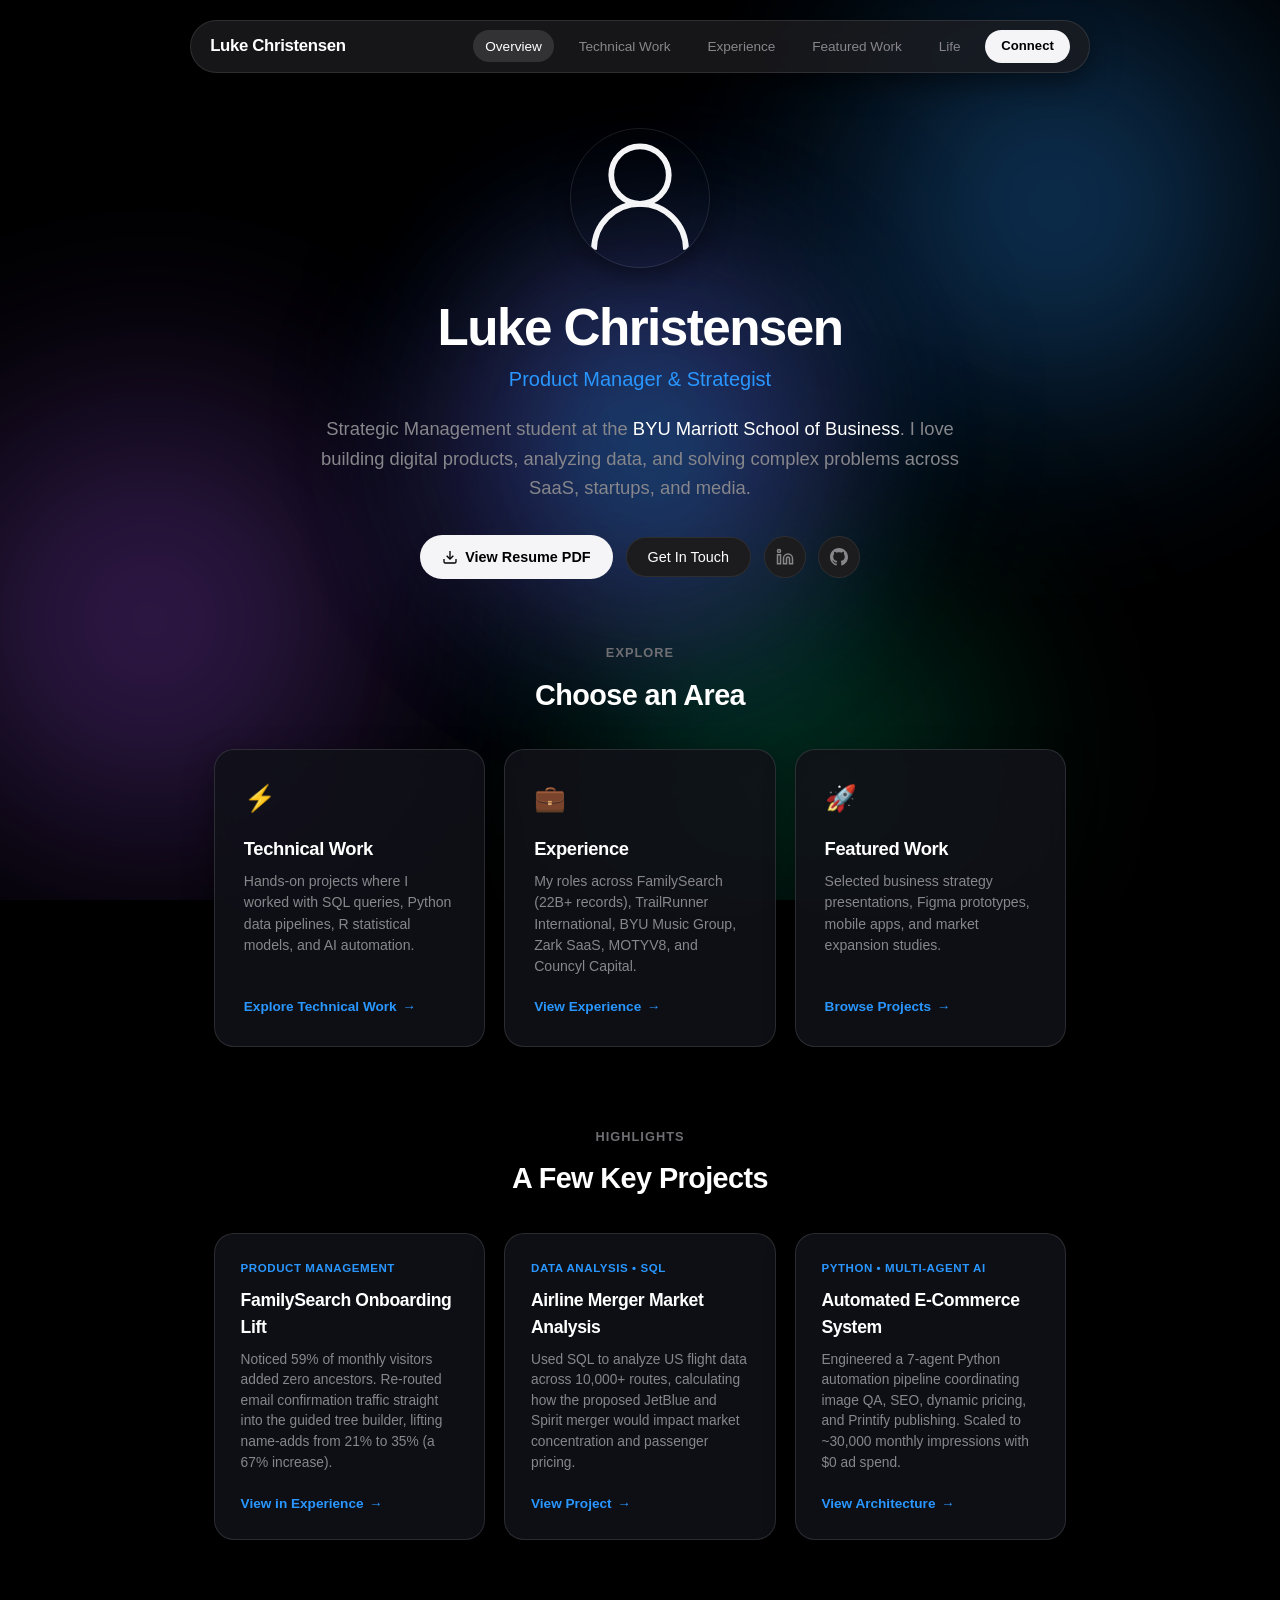
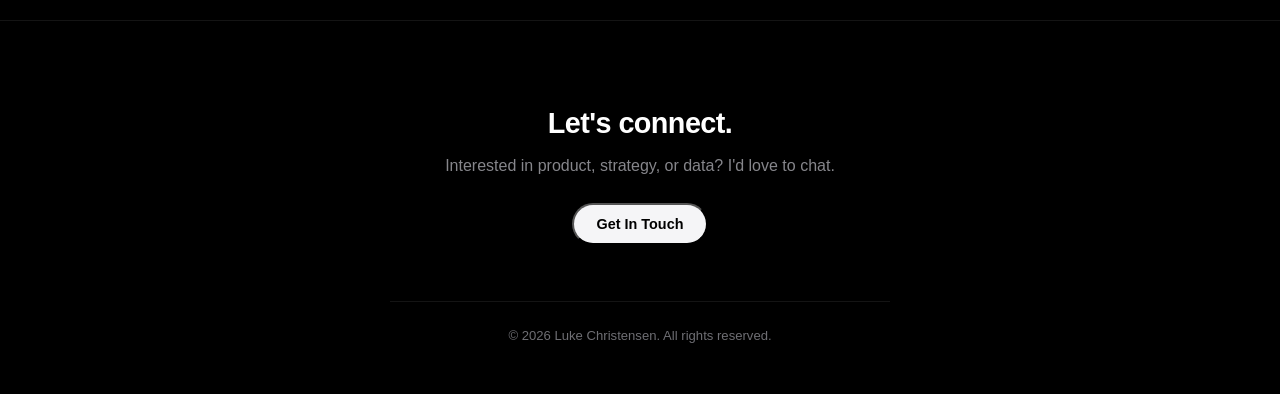
==== commit 5565c189: "Hide mouse spotlight over containers and place Zark, DayLoom, and Cougar Planner on the final row" ====
--- a/index.html
+++ b/index.html
@@ -661,7 +661,7 @@
                         <ul>
                             <li>Built real-time performance dashboards for a Wells Fargo client by designing a new KPI framework for a trucking investment, co-presented with a cross-functional team to senior executives</li>
                         </ul>
-                        <a href="assets/work/Councyl_Capital_Report.pdf" class="view-pdf-btn view-doc-link">
+                        <a href="assets/work/Councyl_Capital_Report.pdf" target="_blank" rel="noopener noreferrer" class="view-pdf-btn view-doc-link">
                             <svg width="14" height="14" viewBox="0 0 24 24" fill="none" stroke="currentColor" stroke-width="2"><path d="M14 2H6a2 2 0 0 0-2 2v16a2 2 0 0 0 2 2h12a2 2 0 0 0 2-2V8z"/><polyline points="14 2 14 8 20 8"/></svg>
                             View Final Report PDF
                         </a>
@@ -676,18 +676,18 @@
                             <h4>Rapid Developer Certified</h4>
                             <p>Certified in enterprise low-code app development, domain data modeling, microflows, and agile sprint delivery.</p>
                         </div>
-                        <a href="assets/rapid_developer_certified.pdf" class="view-pdf-btn view-doc-link" style="align-self: flex-start;">
+                        <a href="assets/rapid_developer_certified.pdf" target="_blank" rel="noopener noreferrer" class="view-pdf-btn view-doc-link" style="align-self: flex-start;">
                             View Certificate PDF
                         </a>
                     </div>
 
                     <div class="cert-card-clean">
                         <div>
-                            <div class="cert-issuer-clean">Leland PM Bootcamp</div>
-                            <h4>Product Management Certified</h4>
-                            <p>Intensive PM program covering customer discovery, PRDs, metric instrumentation, and executive presentation.</p>
-                        </div>
-                        <a href="assets/leland_pm_certificate.pdf" class="view-pdf-btn view-doc-link" style="align-self: flex-start;">
+                            <div class="cert-issuer-clean">Leland</div>
+                            <h4>PM Recruiting Bootcamp</h4>
+                            <p>Recruiting and career bootcamp covering product sense, strategic frameworks, and interview prep for breaking into PM.</p>
+                        </div>
+                        <a href="assets/leland_pm_certificate.pdf" target="_blank" rel="noopener noreferrer" class="view-pdf-btn view-doc-link" style="align-self: flex-start;">
                             View Certificate PDF
                         </a>
                     </div>
@@ -714,24 +714,31 @@
                 </div>
 
                 <div class="work-grid">
+                    <!-- Automated E-Commerce Store -->
+                    <div class="work-card">
+                        <div class="work-card-image">
+                            <img src="assets/work/ecom_agents_thumb.png" alt="Automated E-Commerce Store">
+                        </div>
+                        <div class="work-card-info">
+                            <span class="work-card-tag">Python &bull; Multi-Agent System</span>
+                            <h3>From The Palisades (E-Commerce Store)</h3>
+                            <p>Launched an automated online apparel storefront on Etsy (<em>From The Palisades</em>) using a 7-agent Python system for pre-flight image QA, SEO tagging, dynamic pricing, and Printify API publishing. Scaled to ~30,000 monthly impressions with $0 ad spend.</p>
+                            <a href="#view-systems" class="view-pdf-btn project-link" data-navigate="systems" onclick="window.switchTechTab('tech-agents')">
+                                View Technical Architecture
+                            </a>
+                        </div>
+                    </div>
+
                     <!-- Samsung Case -->
                     <div class="work-card">
                         <div class="work-card-image">
-                            <div class="mockup-browser-bar">
-                                <div class="browser-dots">
-                                    <span class="browser-dot dot-red"></span>
-                                    <span class="browser-dot dot-yellow"></span>
-                                    <span class="browser-dot dot-green"></span>
-                                </div>
-                                <span class="browser-url">samsung.com/galaxy/strategy</span>
-                            </div>
                             <img src="assets/work/samsung_logo_v3.png" alt="Samsung Product Strategy">
                         </div>
                         <div class="work-card-info">
                             <span class="work-card-tag">Product Management</span>
                             <h3>Samsung Product Strategy</h3>
                             <p>Strategic analysis of product life cycles, hardware margins, and competitive positioning for college coursework.</p>
-                            <a href="assets/work/Samsung_Case.pdf" target="_blank" class="view-pdf-btn project-link">
+                            <a href="assets/work/Samsung_Case.pdf" target="_blank" rel="noopener noreferrer" class="view-pdf-btn project-link">
                                 View Case PDF
                             </a>
                         </div>
@@ -740,22 +747,89 @@
                     <!-- NBA European Expansion -->
                     <div class="work-card">
                         <div class="work-card-image">
-                            <div class="mockup-browser-bar">
-                                <div class="browser-dots">
-                                    <span class="browser-dot dot-red"></span>
-                                    <span class="browser-dot dot-yellow"></span>
-                                    <span class="browser-dot dot-green"></span>
-                                </div>
-                                <span class="browser-url">nba.com/global/europe</span>
-                            </div>
                             <img src="assets/work/nba_logo_v3.png" alt="NBA International Expansion">
                         </div>
                         <div class="work-card-info">
                             <span class="work-card-tag">Market Strategy</span>
                             <h3>NBA European Expansion</h3>
                             <p>Market evaluation of European cities, arena economics, and localized fan engagement for college coursework.</p>
-                            <a href="assets/work/NBA_Presentation.pdf" target="_blank" class="view-pdf-btn project-link">
+                            <a href="assets/work/NBA_Presentation.pdf" target="_blank" rel="noopener noreferrer" class="view-pdf-btn project-link">
                                 View Presentation PDF
+                            </a>
+                        </div>
+                    </div>
+
+                    <!-- Councyl Capital Report -->
+                    <div class="work-card">
+                        <div class="work-card-image">
+                            <img src="assets/work/european_expansion_map.png" alt="Councyl Capital Report">
+                        </div>
+                        <div class="work-card-info">
+                            <span class="work-card-tag">Private Equity</span>
+                            <h3>Fleet Logistics KPI Framework</h3>
+                            <p>Performance dashboard and KPI reporting model built for a Wells Fargo client investing in commercial trucking.</p>
+                            <a href="assets/work/Councyl_Capital_Report.pdf" target="_blank" rel="noopener noreferrer" class="view-pdf-btn view-doc-link">
+                                View Report PDF
+                            </a>
+                        </div>
+                    </div>
+
+                    <!-- Sprouts Competitive Intel -->
+                    <div class="work-card">
+                        <div class="work-card-image">
+                            <img src="assets/work/sprouts_logo_v3.png" alt="Sprouts Competitive Intel">
+                        </div>
+                        <div class="work-card-info">
+                            <span class="work-card-tag">Competitive Intel</span>
+                            <h3>Sprouts Competitive Intel</h3>
+                            <p>Market research and UX audit of major grocery competitors and customer segments for college coursework.</p>
+                            <a href="assets/work/Sprouts_Analysis.pdf" target="_blank" rel="noopener noreferrer" class="view-pdf-btn project-link">
+                                View Report PDF
+                            </a>
+                        </div>
+                    </div>
+
+                    <!-- Airbnb Case -->
+                    <div class="work-card">
+                        <div class="work-card-image">
+                            <img src="assets/work/airbnb_logo_v3.png" alt="Airbnb Operational Strategy">
+                        </div>
+                        <div class="work-card-info">
+                            <span class="work-card-tag">Operations</span>
+                            <h3>Airbnb Operational Strategy</h3>
+                            <p>Strategic platform analysis of host incentives and guest booking dynamics for college coursework.</p>
+                            <a href="assets/work/Airbnb_Case_Presentation.pdf" target="_blank" rel="noopener noreferrer" class="view-pdf-btn project-link">
+                                View Presentation PDF
+                            </a>
+                        </div>
+                    </div>
+
+                    <!-- AI Strategy Guide -->
+                    <div class="work-card">
+                        <div class="work-card-image">
+                            <img src="assets/work/ai_strategy_v3.png" alt="AI Implementation Strategy">
+                        </div>
+                        <div class="work-card-info">
+                            <span class="work-card-tag">AI Workflows</span>
+                            <h3>AI Implementation Strategy</h3>
+                            <p>Company-wide framework for integrating generative AI into product workflows at Zark Parking Solutions.</p>
+                            <a href="assets/work/AI_Training_Guide.pdf" target="_blank" rel="noopener noreferrer" class="view-pdf-btn project-link">
+                                View Guide PDF
+                            </a>
+                        </div>
+                    </div>
+
+                    <!-- DayLoom -->
+                    <div class="work-card">
+                        <div class="work-card-image">
+                            <img src="assets/work/dayloom_thumb.png" alt="DayLoom Journal App">
+                        </div>
+                        <div class="work-card-info">
+                            <span class="work-card-tag">Mobile App</span>
+                            <h3>DayLoom</h3>
+                            <p>A curated daily micro-journaling app built with React Native and Expo, designed around "The Curated Stillness."</p>
+                            <a href="https://github.com/Luke-Christensen1/DailyJournal" target="_blank" rel="noopener noreferrer" class="view-pdf-btn">
+                                GitHub Repo
                             </a>
                         </div>
                     </div>
@@ -763,156 +837,14 @@
                     <!-- The Cougar Planner -->
                     <div class="work-card">
                         <div class="work-card-image">
-                            <div class="mockup-browser-bar">
-                                <div class="browser-dots">
-                                    <span class="browser-dot dot-red"></span>
-                                    <span class="browser-dot dot-yellow"></span>
-                                    <span class="browser-dot dot-green"></span>
-                                </div>
-                                <span class="browser-url">figma.com/@lukechristensen/cougar-planner</span>
-                            </div>
                             <img src="assets/work/cougar_planner_mockup.png" alt="The Cougar Planner">
                         </div>
                         <div class="work-card-info">
                             <span class="work-card-tag">Figma Prototype</span>
                             <h3>The Cougar Planner</h3>
                             <p>Student productivity tool designed from discovery interviews through high-fidelity Figma prototypes.</p>
-                            <a href="assets/work/The_Cougar_Planner.pdf" class="view-pdf-btn project-link">
+                            <a href="assets/work/The_Cougar_Planner.pdf" target="_blank" rel="noopener noreferrer" class="view-pdf-btn project-link">
                                 View Spec PDF
-                            </a>
-                        </div>
-                    </div>
-
-                    <!-- Automated E-Commerce Store -->
-                    <div class="work-card">
-                        <div class="work-card-image">
-                            <div class="mockup-browser-bar">
-                                <div class="browser-dots">
-                                    <span class="browser-dot dot-red"></span>
-                                    <span class="browser-dot dot-yellow"></span>
-                                    <span class="browser-dot dot-green"></span>
-                                </div>
-                                <span class="browser-url">etsy.com/shop/summitstateofmind</span>
-                            </div>
-                            <img src="assets/work/ecom_agents_thumb.png" alt="Automated E-Commerce Store">
-                        </div>
-                        <div class="work-card-info">
-                            <span class="work-card-tag">Python &bull; Multi-Agent System</span>
-                            <h3>Automated E-Commerce Store</h3>
-                            <p>Launched an automated online apparel storefront on Etsy using a 7-agent Python system for pre-flight image QA, SEO tagging, dynamic pricing, and Printify API publishing. Scaled to ~30,000 monthly impressions with $0 ad spend.</p>
-                            <a href="#view-systems" class="view-pdf-btn project-link" data-navigate="systems" onclick="window.switchTechTab('tech-agents')">
-                                View Technical Architecture
-                            </a>
-                        </div>
-                    </div>
-
-                    <!-- DayLoom -->
-                    <div class="work-card">
-                        <div class="work-card-image">
-                            <div class="mockup-mobile-bar">
-                                <span class="mobile-notch"></span>
-                                <span class="mobile-app-name">DayLoom &bull; iOS</span>
-                            </div>
-                            <img src="assets/work/dayloom_thumb.png" alt="DayLoom Journal App">
-                        </div>
-                        <div class="work-card-info">
-                            <span class="work-card-tag">Mobile App</span>
-                            <h3>DayLoom</h3>
-                            <p>A curated daily micro-journaling app built with React Native and Expo, designed around "The Curated Stillness."</p>
-                            <a href="https://github.com/Luke-Christensen1/DailyJournal" target="_blank" class="view-pdf-btn">
-                                GitHub Repo
-                            </a>
-                        </div>
-                    </div>
-
-                    <!-- AI Strategy Guide -->
-                    <div class="work-card">
-                        <div class="work-card-image">
-                            <div class="mockup-browser-bar">
-                                <div class="browser-dots">
-                                    <span class="browser-dot dot-red"></span>
-                                    <span class="browser-dot dot-yellow"></span>
-                                    <span class="browser-dot dot-green"></span>
-                                </div>
-                                <span class="browser-url">zark.com/ai-framework</span>
-                            </div>
-                            <img src="assets/work/ai_strategy_v3.png" alt="AI Implementation Strategy">
-                        </div>
-                        <div class="work-card-info">
-                            <span class="work-card-tag">AI Workflows</span>
-                            <h3>AI Implementation Strategy</h3>
-                            <p>Company-wide framework for integrating generative AI into product workflows at Zark Parking Solutions.</p>
-                            <a href="assets/work/AI_Training_Guide.pdf" target="_blank" class="view-pdf-btn project-link">
-                                View Guide PDF
-                            </a>
-                        </div>
-                    </div>
-
-                    <!-- Sprouts Competitive Intel -->
-                    <div class="work-card">
-                        <div class="work-card-image">
-                            <div class="mockup-browser-bar">
-                                <div class="browser-dots">
-                                    <span class="browser-dot dot-red"></span>
-                                    <span class="browser-dot dot-yellow"></span>
-                                    <span class="browser-dot dot-green"></span>
-                                </div>
-                                <span class="browser-url">tableau.com/sprouts/competitive-intel</span>
-                            </div>
-                            <img src="assets/work/sprouts_logo_v3.png" alt="Sprouts Competitive Intel">
-                        </div>
-                        <div class="work-card-info">
-                            <span class="work-card-tag">Competitive Intel</span>
-                            <h3>Sprouts Competitive Intel</h3>
-                            <p>Market research and UX audit of major grocery competitors and customer segments for college coursework.</p>
-                            <a href="assets/work/Sprouts_Analysis.pdf" target="_blank" class="view-pdf-btn project-link">
-                                View Report PDF
-                            </a>
-                        </div>
-                    </div>
-
-                    <!-- Airbnb Case -->
-                    <div class="work-card">
-                        <div class="work-card-image">
-                            <div class="mockup-browser-bar">
-                                <div class="browser-dots">
-                                    <span class="browser-dot dot-red"></span>
-                                    <span class="browser-dot dot-yellow"></span>
-                                    <span class="browser-dot dot-green"></span>
-                                </div>
-                                <span class="browser-url">airbnb.com/research/pricing</span>
-                            </div>
-                            <img src="assets/work/airbnb_logo_v3.png" alt="Airbnb Operational Strategy">
-                        </div>
-                        <div class="work-card-info">
-                            <span class="work-card-tag">Operations</span>
-                            <h3>Airbnb Operational Strategy</h3>
-                            <p>Strategic platform analysis of host incentives and guest booking dynamics for college coursework.</p>
-                            <a href="assets/work/Airbnb_Case_Presentation.pdf" target="_blank" class="view-pdf-btn project-link">
-                                View Presentation PDF
-                            </a>
-                        </div>
-                    </div>
-
-                    <!-- Councyl Capital Report -->
-                    <div class="work-card">
-                        <div class="work-card-image">
-                            <div class="mockup-browser-bar">
-                                <div class="browser-dots">
-                                    <span class="browser-dot dot-red"></span>
-                                    <span class="browser-dot dot-yellow"></span>
-                                    <span class="browser-dot dot-green"></span>
-                                </div>
-                                <span class="browser-url">councylcapital.com/logistics-kpi</span>
-                            </div>
-                            <img src="assets/work/european_expansion_map.png" alt="Councyl Capital Report">
-                        </div>
-                        <div class="work-card-info">
-                            <span class="work-card-tag">Private Equity</span>
-                            <h3>Fleet Logistics KPI Framework</h3>
-                            <p>Performance dashboard and KPI reporting model built for a Wells Fargo client investing in commercial trucking.</p>
-                            <a href="assets/work/Councyl_Capital_Report.pdf" class="view-pdf-btn view-doc-link">
-                                View Report PDF
                             </a>
                         </div>
                     </div>
@@ -1039,21 +971,25 @@
     <!-- Live UI Experience Previewer Pill -->
     <script>
     (function() {
-        // Fluid Ambient Mouse Tracking (Cursor-following ambient glow)
+        var light = document.getElementById('mouseAmbientLight');
         window.addEventListener('mousemove', function(e) {
             document.documentElement.style.setProperty('--cursor-x', e.clientX + 'px');
             document.documentElement.style.setProperty('--cursor-y', e.clientY + 'px');
-        });
-
-        // Fast hover-driven spotlight inside frosted cards
-        document.addEventListener('mouseover', function(e) {
-            var card = e.target.closest('.highlight-card, .work-card, .timeline-card, .tech-canvas, .cert-card-clean, .track-card');
-            if (card) {
-                card.onmousemove = function(ev) {
-                    var rect = card.getBoundingClientRect();
-                    card.style.setProperty('--mouse-card-x', (ev.clientX - rect.left) + 'px');
-                    card.style.setProperty('--mouse-card-y', (ev.clientY - rect.top) + 'px');
-                };
+
+            // Hide the mouse spotlight whenever hovering over any box, card, or container
+            var overBox = e.target.closest(
+                '.work-card, .highlight-card, .timeline-card, .tech-canvas, .cert-card-clean, ' +
+                '.track-card, .modal-content, .stats-card, .hero-stat, .skill-group, .skill-tag, ' +
+                '.code-preview-pane, .arch-diagram-box, .system-kpi-item, .slideshow-container, ' +
+                '.ecom-stages-nav, .ecom-stage-item, .spec-sheet-panel, .contact-card, ' +
+                'button, .btn-hero-primary, .btn-hero-secondary, .view-pdf-btn, .tab-btn, .mini-step-btn, ' +
+                '[class*="card"], [class*="box"]'
+            );
+
+            if (overBox) {
+                if (light) light.style.opacity = '0';
+            } else {
+                if (light) light.style.opacity = '0.95';
             }
         });
     })();
--- a/style.css
+++ b/style.css
@@ -827,6 +827,7 @@
     display: flex;
     flex-direction: column;
     justify-content: space-between;
+    cursor: pointer;
 }
 
 .cert-issuer-clean {
@@ -875,6 +876,7 @@
     overflow: hidden;
     display: flex;
     flex-direction: column;
+    cursor: pointer;
     transition: all 0.25s ease;
 }
 
@@ -1363,40 +1365,13 @@
 .tech-canvas,
 .cert-card-clean,
 .track-card {
-    background: rgba(20, 22, 28, 0.65) !important;
-    backdrop-filter: blur(26px) saturate(190%) !important;
-    -webkit-backdrop-filter: blur(26px) saturate(190%) !important;
-    border: 1px solid rgba(255, 255, 255, 0.16) !important;
+    background: rgba(16, 18, 24, 0.88) !important;
+    backdrop-filter: blur(28px) saturate(180%) !important;
+    -webkit-backdrop-filter: blur(28px) saturate(180%) !important;
+    border: 1px solid rgba(255, 255, 255, 0.12) !important;
     box-shadow: 0 10px 30px rgba(0, 0, 0, 0.45) !important;
     position: relative;
     overflow: hidden;
-}
-
-/* Subtle mouse tracking ambient sheen inside each frosted card */
-.highlight-card::before,
-.work-card::before,
-.timeline-card::before,
-.tech-canvas::before,
-.cert-card-clean::before,
-.track-card::before {
-    content: '';
-    position: absolute;
-    inset: 0;
-    border-radius: inherit;
-    background: radial-gradient(450px circle at var(--mouse-card-x, 50%) var(--mouse-card-y, 50%), rgba(41, 151, 255, 0.18), transparent 60%);
-    opacity: 0;
-    transition: opacity 0.3s ease;
-    pointer-events: none;
-    z-index: 1;
-}
-
-.highlight-card:hover::before,
-.work-card:hover::before,
-.timeline-card:hover::before,
-.tech-canvas:hover::before,
-.cert-card-clean:hover::before,
-.track-card:hover::before {
-    opacity: 1;
 }
 
 .work-card:hover,
@@ -1408,66 +1383,3 @@
     border-color: #2997ff !important;
     box-shadow: 0 16px 40px -10px rgba(41, 151, 255, 0.35), 0 0 1px 1px rgba(41, 151, 255, 0.4) !important;
 }
-
-/* Mockup Browser & Device Frames for Portfolio Showcases */
-.mockup-browser-bar {
-    display: flex;
-    align-items: center;
-    justify-content: space-between;
-    padding: 0.45rem 0.85rem;
-    background: #141416;
-    border-bottom: 1px solid rgba(255, 255, 255, 0.08);
-    font-size: 0.68rem;
-}
-
-.browser-dots {
-    display: flex;
-    align-items: center;
-    gap: 5px;
-}
-
-.browser-dot {
-    width: 8px;
-    height: 8px;
-    border-radius: 50%;
-    display: inline-block;
-}
-
-.dot-red { background: #ff5f56; }
-.dot-yellow { background: #ffbd2e; }
-.dot-green { background: #27c93f; }
-
-.browser-url {
-    background: rgba(255, 255, 255, 0.06);
-    padding: 0.15rem 0.55rem;
-    border-radius: 5px;
-    font-family: var(--font-mono);
-    font-size: 0.65rem;
-    color: #86868b;
-    max-width: 200px;
-    overflow: hidden;
-    text-overflow: ellipsis;
-    white-space: nowrap;
-}
-
-.mockup-mobile-bar {
-    display: flex;
-    align-items: center;
-    justify-content: space-between;
-    padding: 0.4rem 0.85rem;
-    background: #141416;
-    border-bottom: 1px solid rgba(255, 255, 255, 0.08);
-}
-
-.mobile-notch {
-    width: 44px;
-    height: 5px;
-    background: #2c2c2e;
-    border-radius: 9999px;
-}
-
-.mobile-app-name {
-    font-size: 0.68rem;
-    color: #86868b;
-    font-weight: 500;
-}
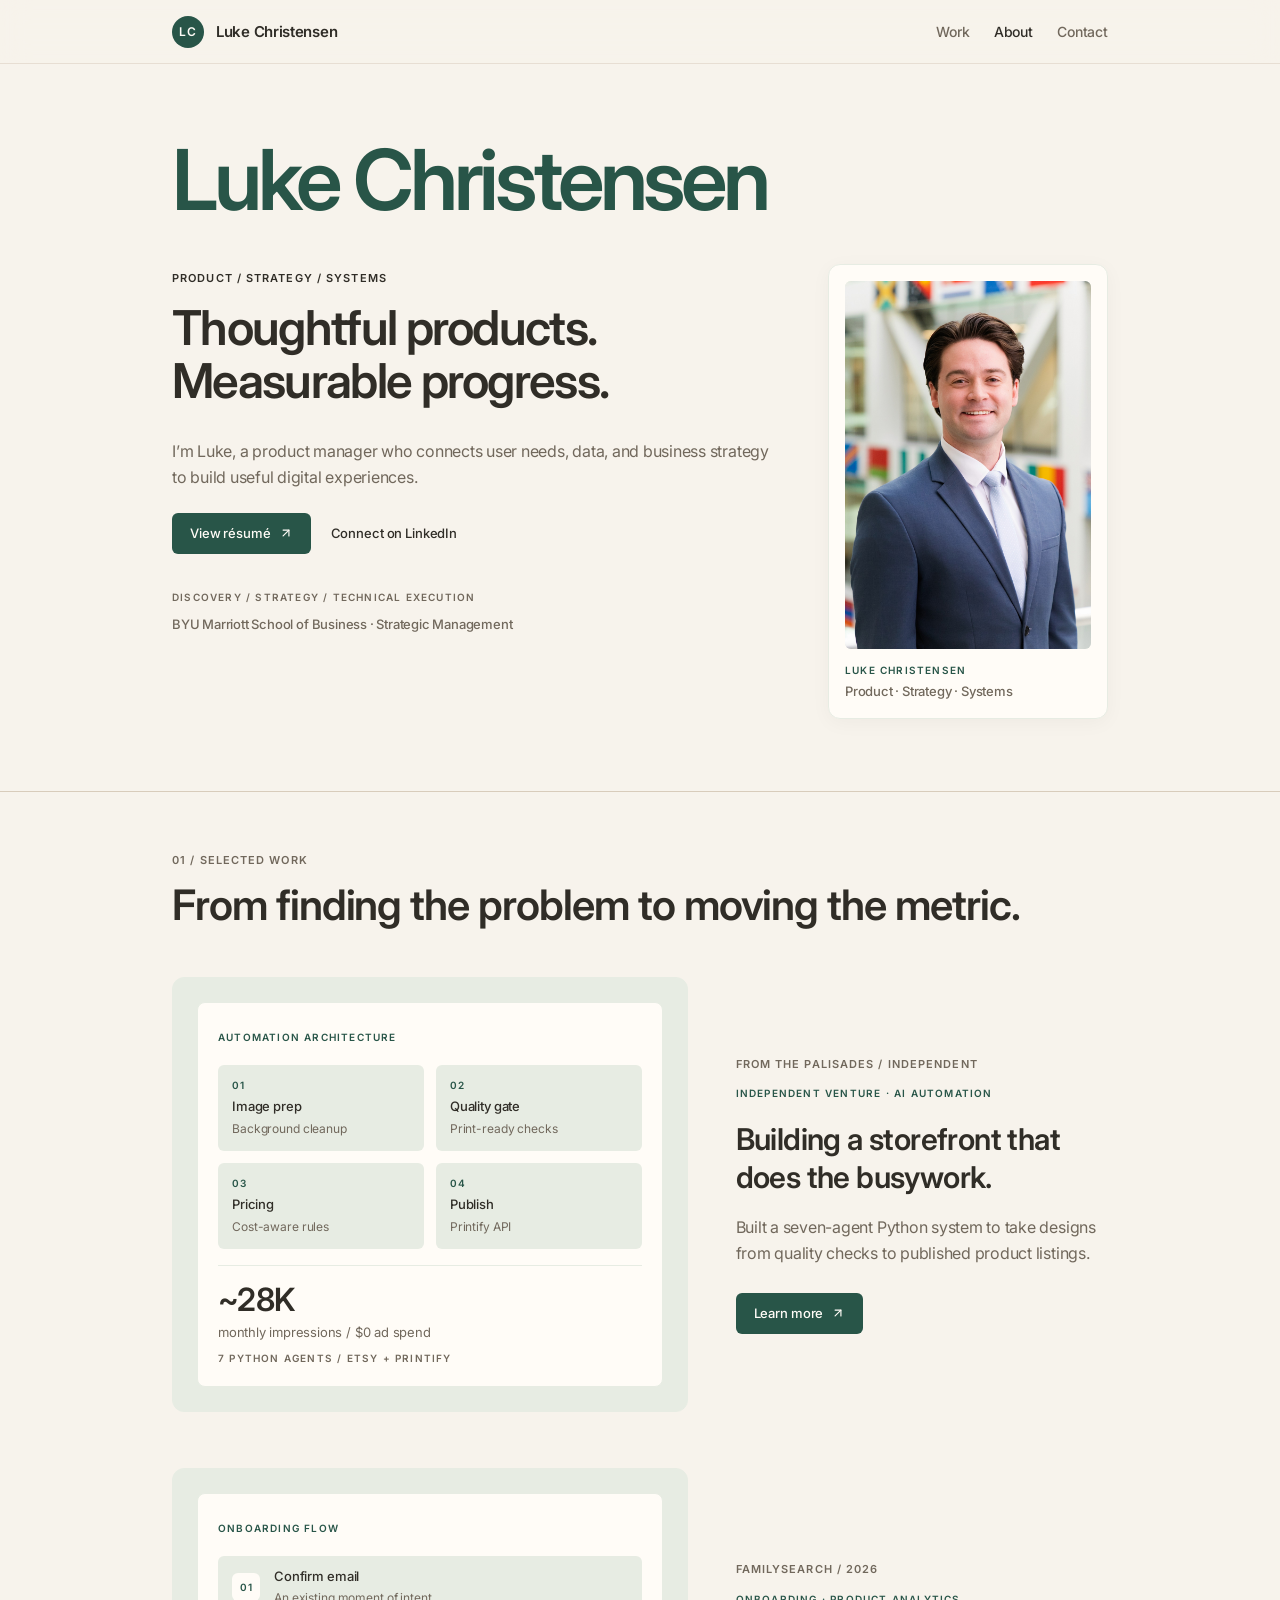
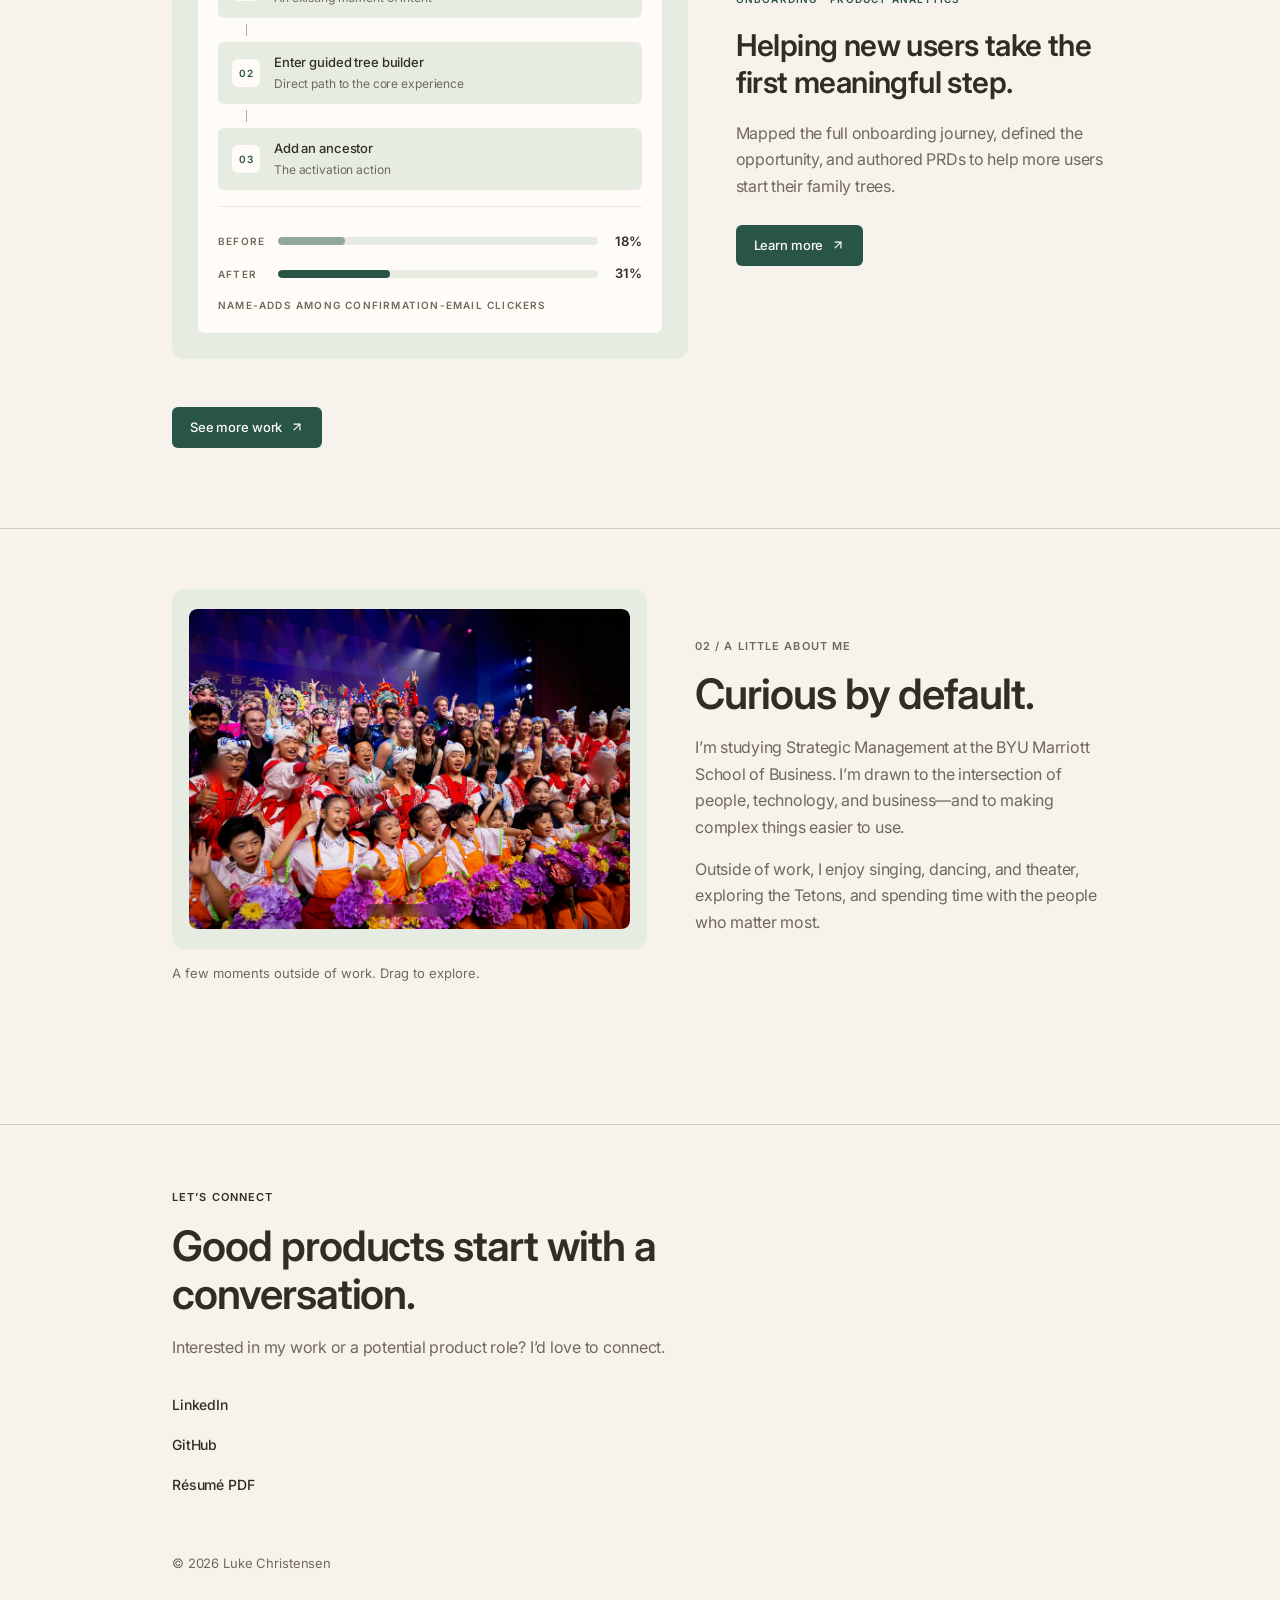
==== commit 98846a27: "feat: Redesign portfolio with Framer-parity design system, micro-animations, and case study routes" ====
--- a/index.html
+++ b/index.html
@@ -1,999 +1,326 @@
 <!DOCTYPE html>
 <html lang="en">
 <head>
-    <meta charset="UTF-8">
-    <meta name="viewport" content="width=device-width, initial-scale=1.0">
-    <title>Luke Christensen | Product Manager</title>
-    
-    <!-- SEO & Social Media (Open Graph) Tags -->
-    <meta name="description" content="Portfolio of Luke Christensen, Product Manager and BYU Marriott Strategic Management student. Focused on product strategy, data analysis, and digital products.">
-    <meta property="og:title" content="Luke Christensen | Product Manager">
-    <meta property="og:description" content="Portfolio of Luke Christensen — Strategic Management at BYU Marriott. Product strategy, data analysis, and software development.">
-    <meta property="og:image" content="https://ui-avatars.com/api/?name=Luke+Christensen&size=800&background=1c1c1e&color=2997ff&font-size=0.33">
-    <meta property="og:type" content="website">
-
-    <!-- Favicon -->
-    <link rel="icon" href="data:image/svg+xml,<svg xmlns=%22http://www.w3.org/2000/svg%22 viewBox=%220 0 100 100%22><rect width=%22100%22 height=%22100%22 rx=%2220%22 fill=%22%23000000%22/><text x=%2250%22 y=%2250%22 font-family=%22-apple-system, sans-serif%22 font-size=%2240%22 font-weight=%22bold%22 fill=%22%23ffffff%22 text-anchor=%22middle%22 dominant-baseline=%22central%22>LC</text></svg>">
-
-    <link rel="stylesheet" href="style.css?v=20261013v5">
+  <meta charset="UTF-8">
+  <meta name="viewport" content="width=device-width, initial-scale=1.0">
+  <title>Luke Christensen | Product Manager</title>
+  <meta name="description" content="I’m Luke, a product manager who connects user needs, data, and business strategy to build useful digital experiences.">
+
+  <!-- Google tag (gtag.js) -->
+  <script async src="https://www.googletagmanager.com/gtag/js?id=G-54Y09CL3Q5"></script>
+  <script>
+    window.dataLayer = window.dataLayer || [];
+    function gtag(){dataLayer.push(arguments);}
+    gtag('js', new Date());
+
+    gtag('config', 'G-54Y09CL3Q5');
+  </script>
+
+  <link rel="stylesheet" href="style.css">
+  <link rel="icon" type="image/x-icon" href="assets/framer/s5RyWX2objIjIKytZvBmXwbtIuY.jpg">
 </head>
 <body>
-    <!-- Ambient Background Glow & Fluid Mouse Light -->
-    <div id="ambient-glow" class="ambient-glow-container" aria-hidden="true">
-        <div class="glow-orb orb-1"></div>
-        <div class="glow-orb orb-2"></div>
-        <div class="glow-orb orb-3"></div>
-        <div class="glow-orb orb-4"></div>
-        <!-- Fluid Ambient Mouse Spotlight -->
-        <div class="mouse-ambient-light" id="mouseAmbientLight"></div>
+
+  <!-- ==================== NAVIGATION ==================== -->
+  <nav class="site-nav" id="mainNav">
+    <div class="container">
+      <a href="./" class="nav-brand">
+        <div class="nav-avatar">LC</div>
+        <span class="nav-name">Luke Christensen</span>
+      </a>
+      <ul class="nav-links">
+        <li><a href="#work" class="nav-link">Work</a></li>
+        <li><a href="#about" class="nav-link">About</a></li>
+        <li><a href="https://www.linkedin.com/in/christensen-luke-r" target="_blank" rel="noopener noreferrer" class="nav-link">Contact</a></li>
+      </ul>
     </div>
-
-    <!-- Apple-Style Floating Frosted Navbar -->
-    <nav class="navbar" id="navbar">
-        <div class="nav-content">
-            <a href="#view-overview" class="logo" data-navigate="overview">
-                Luke Christensen
-            </a>
-            <div class="nav-links">
-                <a href="#view-overview" class="active">Overview</a>
-                <a href="#view-systems">Technical Work</a>
-                <a href="#view-experience">Experience</a>
-                <a href="#view-work">Featured Work</a>
-                <a href="#view-life">Life</a>
-                <a href="#" class="btn-primary open-modal-btn">Connect</a>
-            </div>
-        </div>
-    </nav>
-
-    <main>
-        <!-- ===================================================================
-             VIEW 1: OVERVIEW (Clean, Human, Breathable, Inviting)
-             =================================================================== -->
-        <section id="view-overview" class="view-pane active">
-            <!-- Hero -->
-            <div class="hero">
-                <div class="hero-content">
-                    <div class="headshot-container">
-                        <img src="./BYU-Marriott-Student-Headshots-Cam2-(192 of 377).jpg" alt="Luke Christensen Headshot" class="headshot" onerror="this.outerHTML='<svg class=\'headshot\' viewBox=\'0 0 24 24\' fill=\'none\' stroke=\'currentColor\' stroke-width=\'1\'><circle cx=\'12\' cy=\'8\' r=\'5\'/><path d=\'M20 21a8 8 0 1 0-16 0\'/></svg>'">
-                    </div>
-
-                    <h1 class="hero-title">Luke Christensen</h1>
-                    <div class="hero-subtitle">Product Manager &amp; Strategist</div>
-                    
-                    <p class="hero-bio">
-                        Strategic Management student at the <b>BYU Marriott School of Business</b>. I love building digital products, analyzing data, and solving complex problems across SaaS, startups, and media.
-                    </p>
-
-                    <!-- Clean Action CTAs -->
-                    <div class="hero-actions">
-                        <a href="./Resume/Luke_Christensen_Resume.pdf" target="_blank" class="btn-hero-primary">
-                            <svg width="16" height="16" viewBox="0 0 24 24" fill="none" stroke="currentColor" stroke-width="2"><path d="M21 15v4a2 2 0 0 1-2 2H5a2 2 0 0 1-2-2v-4"/><polyline points="7 10 12 15 17 10"/><line x1="12" x2="12" y1="15" y2="3"/></svg>
-                            View Resume PDF
-                        </a>
-                        <button class="btn-hero-secondary open-modal-btn">
-                            Get In Touch
-                        </button>
-                        <a href="https://www.linkedin.com/in/christensen-luke-r" target="_blank" class="btn-hero-icon" aria-label="LinkedIn">
-                            <svg width="18" height="18" viewBox="0 0 24 24" fill="none" stroke="currentColor" stroke-width="2"><path d="M16 8a6 6 0 0 1 6 6v7h-4v-7a2 2 0 0 0-2-2 2 2 0 0 0-2 2v7h-4v-7a6 6 0 0 1 6-6z"/><rect width="4" height="12" x="2" y="9"/><circle cx="4" cy="4" r="2"/></svg>
-                        </a>
-                        <a href="https://github.com/Luke-Christensen1" target="_blank" class="btn-hero-icon" aria-label="GitHub">
-                            <svg width="18" height="18" viewBox="0 0 24 24" fill="currentColor"><path d="M12 0c-6.626 0-12 5.373-12 12 0 5.302 3.438 9.8 8.207 11.387.599.111.793-.261.793-.577v-2.234c-3.338.726-4.033-1.416-4.033-1.416-.546-1.387-1.333-1.756-1.333-1.756-1.089-.745.083-.729.083-.729 1.205.084 1.839 1.237 1.839 1.237 1.07 1.834 2.807 1.304 3.492.997.107-.775.418-1.305.762-1.604-2.665-.305-5.467-1.334-5.467-5.931 0-1.311.469-2.381 1.236-3.221-.124-.303-.535-1.524.117-3.176 0 0 1.008-.322 3.301 1.23.957-.266 1.983-.399 3.003-.404 1.02.005 2.047.138 3.006.404 2.291-1.552 3.297-1.23 3.297-1.23.653 1.653.242 2.874.118 3.176.77.84 1.235 1.911 1.235 3.221 0 4.609-2.807 5.624-5.479 5.921.43.372.823 1.102.823 2.222v3.293c0 .319.192.694.801.576 4.765-1.589 8.199-6.086 8.199-11.386 0-6.627-5.373-12-12-12z"/></svg>
-                        </a>
-                    </div>
-                </div>
-            </div>
-
-            <!-- Guided Pathways: Explore by Track -->
-            <div class="guided-tracks-section">
-                <div class="section-label">Explore</div>
-                <h3 class="section-heading-clean">Choose an Area</h3>
-
-                <div class="guided-tracks-grid">
-                    <!-- Track 1: Technical Work -->
-                    <div class="track-card" data-navigate="systems">
-                        <div>
-                            <div class="track-icon">⚡</div>
-                            <h4>Technical Work</h4>
-                            <p>Hands-on projects where I worked with SQL queries, Python data pipelines, R statistical models, and AI automation.</p>
-                        </div>
-                        <span class="track-link-cta">
-                            Explore Technical Work <span>→</span>
-                        </span>
-                    </div>
-
-                    <!-- Track 2: Experience -->
-                    <div class="track-card" data-navigate="experience">
-                        <div>
-                            <div class="track-icon">💼</div>
-                            <h4>Experience</h4>
-                            <p>My roles across FamilySearch (22B+ records), TrailRunner International, BYU Music Group, Zark SaaS, MOTYV8, and Councyl Capital.</p>
-                        </div>
-                        <span class="track-link-cta">
-                            View Experience <span>→</span>
-                        </span>
-                    </div>
-
-                    <!-- Track 3: Featured Work -->
-                    <div class="track-card" data-navigate="work">
-                        <div>
-                            <div class="track-icon">🚀</div>
-                            <h4>Featured Work</h4>
-                            <p>Selected business strategy presentations, Figma prototypes, mobile apps, and market expansion studies.</p>
-                        </div>
-                        <span class="track-link-cta">
-                            Browse Projects <span>→</span>
-                        </span>
-                    </div>
-                </div>
-            </div>
-
-            <!-- Selected Highlights (Generate Interest) -->
-            <div class="highlights-section">
-                <div class="section-label">Highlights</div>
-                <h3 class="section-heading-clean">A Few Key Projects</h3>
-
-                <div class="highlights-grid">
-                    <!-- Highlight 1: FamilySearch -->
-                    <div class="highlight-card">
-                        <div>
-                            <span class="highlight-badge">Product Management</span>
-                            <h4>FamilySearch Onboarding Lift</h4>
-                            <p>Noticed 59% of monthly visitors added zero ancestors. Re-routed email confirmation traffic straight into the guided tree builder, lifting name-adds from 21% to 35% (a 67% increase).</p>
-                        </div>
-                        <a href="#view-experience" class="track-link-cta" data-navigate="experience">
-                            View in Experience <span>→</span>
-                        </a>
-                    </div>
-
-                    <!-- Highlight 2: Airline Merger SQL -->
-                    <div class="highlight-card">
-                        <div>
-                            <span class="highlight-badge">Data Analysis &bull; SQL</span>
-                            <h4>Airline Merger Market Analysis</h4>
-                            <p>Used SQL to analyze US flight data across 10,000+ routes, calculating how the proposed JetBlue and Spirit merger would impact market concentration and passenger pricing.</p>
-                        </div>
-                        <a href="#view-systems" class="track-link-cta" data-navigate="systems" onclick="window.switchTechTab('tech-sql')">
-                            View Project <span>→</span>
-                        </a>
-                    </div>
-
-                    <!-- Highlight 3: E-Commerce Store -->
-                    <div class="highlight-card">
-                        <div>
-                            <span class="highlight-badge">Python &bull; Multi-Agent AI</span>
-                            <h4>Automated E-Commerce System</h4>
-                            <p>Engineered a 7-agent Python automation pipeline coordinating image QA, SEO, dynamic pricing, and Printify publishing. Scaled to ~30,000 monthly impressions with $0 ad spend.</p>
-                        </div>
-                        <a href="#view-systems" class="track-link-cta" data-navigate="systems" onclick="window.switchTechTab('tech-agents')">
-                            View Architecture <span>→</span>
-                        </a>
-                    </div>
-                </div>
-            </div>
-        </section>
-
-        <!-- ===================================================================
-             VIEW 2: TECHNICAL WORK (Simple, Honest, Real Projects)
-             =================================================================== -->
-        <section id="view-systems" class="view-pane">
-            <div class="view-breadcrumb-bar">
-                <button class="btn-breadcrumb" data-navigate="overview">
-                    <svg width="14" height="14" viewBox="0 0 24 24" fill="none" stroke="currentColor" stroke-width="2"><polyline points="15 18 9 12 15 6"/></svg>
-                    Back to Overview
+  </nav>
+
+  <main>
+    <!-- ==================== HERO SECTION ==================== -->
+    <section class="hero-section">
+      <div class="container">
+        <!-- Giant Top Heading: Luke Christensen (Screenshot 1) -->
+        <h1 class="hero-name-huge hero-anim-name">Luke Christensen</h1>
+
+        <div class="hero-grid">
+          <!-- Left Content with Staggered Load Entrance -->
+          <div class="hero-left">
+            <div class="hero-anim-title">
+              <span class="eyebrow dark" style="margin-bottom: 14px; display: inline-block;">PRODUCT / STRATEGY / SYSTEMS</span>
+              <h2 class="hero-subhead">
+                Thoughtful products.<br>Measurable progress.
+              </h2>
+            </div>
+
+            <div class="hero-anim-body">
+              <p class="body-large" style="margin-top: 14px; margin-bottom: 22px;">
+                I’m Luke, a product manager who connects user needs, data, and business strategy to build useful digital experiences.
+              </p>
+              <div class="hero-actions">
+                <a href="./Resume/Luke_Christensen_Resume.pdf" target="_blank" rel="noopener noreferrer" class="btn-primary">
+                  <span>View résumé</span>
+                  <svg viewBox="0 0 24 24" fill="none" xmlns="http://www.w3.org/2000/svg">
+                    <path d="M 7 17 L 17 7" stroke="currentColor" stroke-linecap="round" stroke-linejoin="round"/>
+                    <path d="M 7 7 L 17 7 L 17 17" stroke="currentColor" stroke-linecap="round" stroke-linejoin="round"/>
+                  </svg>
+                </a>
+                <a href="https://www.linkedin.com/in/christensen-luke-r" target="_blank" rel="noopener noreferrer" class="btn-text-link">
+                  Connect on LinkedIn
+                </a>
+              </div>
+              <div class="hero-meta-group">
+                <span class="eyebrow" style="color: var(--text-muted); font-size: 10px; letter-spacing: 0.12em;">DISCOVERY / STRATEGY / TECHNICAL EXECUTION</span>
+                <span class="meta-small" style="color: var(--text-muted); font-size: 13px;">BYU Marriott School of Business · Strategic Management</span>
+              </div>
+            </div>
+          </div>
+
+          <!-- Right Profile Contact Sheet (Screenshot 1) -->
+          <div class="hero-right hero-anim-body">
+            <div class="profile-contact-card" id="heroContactCard">
+              <div class="profile-photo-wrap">
+                <img src="assets/framer/ehenwCxuPvHWaMnMUyd3zsUqfG8.jpg" alt="Luke Christensen portrait" width="1848" height="2768">
+              </div>
+              <div class="profile-card-details">
+                <span class="tag-badge">LUKE CHRISTENSEN</span>
+                <span class="meta-small">Product · Strategy · Systems</span>
+              </div>
+            </div>
+          </div>
+        </div>
+      </div>
+    </section>
+
+    <!-- ==================== 01 / SELECTED WORK ==================== -->
+    <section class="work-section" id="work">
+      <div class="container">
+        <div class="section-header framer-appear">
+          <span class="eyebrow">01 / SELECTED WORK</span>
+          <h2 class="section-title">From finding the problem to moving the metric.</h2>
+        </div>
+
+        <div class="work-cards-list">
+          <!-- CARD 1: FROM THE PALISADES (Screenshot 2) -->
+          <a href="./work/from-the-palisades" class="case-card framer-appear">
+            <div class="case-card-visual">
+              <div class="diagram-inner">
+                <div class="diagram-header">
+                  <span class="tag-badge">AUTOMATION ARCHITECTURE</span>
+                </div>
+                <div class="pipeline-grid">
+                  <div class="pipeline-step">
+                    <span class="pipeline-step-num">01</span>
+                    <span class="pipeline-step-title">Image prep</span>
+                    <span class="pipeline-step-desc">Background cleanup</span>
+                  </div>
+                  <div class="pipeline-step">
+                    <span class="pipeline-step-num">02</span>
+                    <span class="pipeline-step-title">Quality gate</span>
+                    <span class="pipeline-step-desc">Print-ready checks</span>
+                  </div>
+                  <div class="pipeline-step">
+                    <span class="pipeline-step-num">03</span>
+                    <span class="pipeline-step-title">Pricing</span>
+                    <span class="pipeline-step-desc">Cost-aware rules</span>
+                  </div>
+                  <div class="pipeline-step">
+                    <span class="pipeline-step-num">04</span>
+                    <span class="pipeline-step-title">Publish</span>
+                    <span class="pipeline-step-desc">Printify API</span>
+                  </div>
+                </div>
+                <div class="outcome-block">
+                  <div class="outcome-stat-huge" data-counter="30" data-counter-prefix="~" data-counter-suffix="K">~30K</div>
+                  <div class="outcome-label">monthly impressions / $0 ad spend</div>
+                  <div class="tag-badge" style="color: var(--text-muted); margin-top: 4px;">7 PYTHON AGENTS / ETSY + PRINTIFY</div>
+                </div>
+              </div>
+            </div>
+            <div class="case-card-content">
+              <span class="eyebrow">FROM THE PALISADES / INDEPENDENT</span>
+              <span class="tag-badge" style="margin-top: 2px;">INDEPENDENT VENTURE · AI AUTOMATION</span>
+              <h3 class="card-title" style="margin-top: 8px;">Building a storefront that does the busywork.</h3>
+              <p class="body-large" style="margin-top: 6px;">
+                Built a seven-agent Python system to take designs from quality checks to published product listings.
+              </p>
+              <div style="margin-top: 14px;">
+                <span class="btn-primary">
+                  <span>Learn more</span>
+                  <svg viewBox="0 0 24 24" fill="none" xmlns="http://www.w3.org/2000/svg">
+                    <path d="M 7 17 L 17 7" stroke="currentColor" stroke-linecap="round" stroke-linejoin="round"/>
+                    <path d="M 7 7 L 17 7 L 17 17" stroke="currentColor" stroke-linecap="round" stroke-linejoin="round"/>
+                  </svg>
+                </span>
+              </div>
+            </div>
+          </a>
+
+          <!-- CARD 2: FAMILYSEARCH (Screenshot 3 with Animated Progress Bars) -->
+          <a href="./work/familysearch" class="case-card framer-appear">
+            <div class="case-card-visual">
+              <div class="diagram-inner">
+                <div class="diagram-header">
+                  <span class="tag-badge">ONBOARDING FLOW</span>
+                </div>
+                <div class="onboarding-steps">
+                  <div class="onboarding-step-card">
+                    <div class="step-marker">01</div>
+                    <div class="step-info">
+                      <span class="step-name">Confirm email</span>
+                      <span class="step-sub">An existing moment of intent</span>
+                    </div>
+                  </div>
+                  <div class="flow-connector"></div>
+                  <div class="onboarding-step-card">
+                    <div class="step-marker">02</div>
+                    <div class="step-info">
+                      <span class="step-name">Enter guided tree builder</span>
+                      <span class="step-sub">Direct path to the core experience</span>
+                    </div>
+                  </div>
+                  <div class="flow-connector"></div>
+                  <div class="onboarding-step-card">
+                    <div class="step-marker">03</div>
+                    <div class="step-info">
+                      <span class="step-name">Add an ancestor</span>
+                      <span class="step-sub">The activation action</span>
+                    </div>
+                  </div>
+                </div>
+
+                <!-- Animated Progress Bars (Screenshot 3) -->
+                <div class="outcome-block">
+                  <div class="progress-stat-row">
+                    <span class="progress-stat-label">BEFORE</span>
+                    <div class="progress-track">
+                      <div class="progress-fill before" data-target="21"></div>
+                    </div>
+                    <span class="progress-stat-val" data-counter="21" data-counter-suffix="%">21%</span>
+                  </div>
+                  <div class="progress-stat-row">
+                    <span class="progress-stat-label">AFTER</span>
+                    <div class="progress-track">
+                      <div class="progress-fill after" data-target="35"></div>
+                    </div>
+                    <span class="progress-stat-val" data-counter="35" data-counter-suffix="%">35%</span>
+                  </div>
+                  <div class="tag-badge" style="color: var(--text-muted); margin-top: 10px;">
+                    NAME-ADDS AMONG CONFIRMATION-EMAIL CLICKERS
+                  </div>
+                </div>
+              </div>
+            </div>
+            <div class="case-card-content">
+              <span class="eyebrow">FAMILYSEARCH / 2026</span>
+              <span class="tag-badge" style="margin-top: 2px;">ONBOARDING · PRODUCT ANALYTICS</span>
+              <h3 class="card-title" style="margin-top: 8px;">Helping new users take the first meaningful step.</h3>
+              <p class="body-large" style="margin-top: 6px;">
+                Mapped the full onboarding journey, defined the opportunity, and authored PRDs to help more users start their family trees.
+              </p>
+              <div style="margin-top: 14px;">
+                <span class="btn-primary">
+                  <span>Learn more</span>
+                  <svg viewBox="0 0 24 24" fill="none" xmlns="http://www.w3.org/2000/svg">
+                    <path d="M 7 17 L 17 7" stroke="currentColor" stroke-linecap="round" stroke-linejoin="round"/>
+                    <path d="M 7 7 L 17 7 L 17 17" stroke="currentColor" stroke-linecap="round" stroke-linejoin="round"/>
+                  </svg>
+                </span>
+              </div>
+            </div>
+          </a>
+        </div>
+
+        <!-- SEE MORE WORK CTA BUTTON -->
+        <div class="work-cta-wrap framer-appear">
+          <a href="./work/more" class="btn-primary">
+            <span>See more work</span>
+            <svg viewBox="0 0 24 24" fill="none" xmlns="http://www.w3.org/2000/svg">
+              <path d="M 7 17 L 17 7" stroke="currentColor" stroke-linecap="round" stroke-linejoin="round"/>
+              <path d="M 7 7 L 17 7 L 17 17" stroke="currentColor" stroke-linecap="round" stroke-linejoin="round"/>
+            </svg>
+          </a>
+        </div>
+      </div>
+    </section>
+
+    <!-- ==================== 02 / A LITTLE ABOUT ME (Screenshot 4) ==================== -->
+    <section class="about-section" id="about">
+      <div class="container">
+        <div class="about-grid framer-appear">
+          <!-- Left Column: Carousel Box -->
+          <div class="about-carousel-col">
+            <div class="about-photo-card">
+              <div class="about-photo-wrap" id="aboutPhotoContainer">
+                <button class="card-nav-arrow left" id="photoPrevBtn" aria-label="Previous photo">
+                  <svg viewBox="0 0 24 24" width="16" height="16" fill="none" stroke="currentColor" stroke-width="2">
+                    <path d="M 15 18 L 9 12 L 15 6" stroke-linecap="round" stroke-linejoin="round"/>
+                  </svg>
                 </button>
-                <span class="breadcrumb-tag">Technical Work</span>
-            </div>
-
-            <div class="tech-work-section">
-                <div class="section-header-simple">
-                    <h2>Technical Work</h2>
-                    <p>Projects from my BYU coursework and independent ventures where I worked hands-on with data, APIs, and code.</p>
-                </div>
-
-                <!-- Simple Tabs -->
-                <div class="tech-tabs">
-                    <button class="tech-tab-btn active" data-tab="tech-agents">
-                        E-Commerce Multi-Agent (Python)
-                    </button>
-                    <button class="tech-tab-btn" data-tab="tech-sql">
-                        Airline Merger (SQL)
-                    </button>
-                    <button class="tech-tab-btn" data-tab="tech-census">
-                        Store Expansion (Python)
-                    </button>
-                    <button class="tech-tab-btn" data-tab="tech-r">
-                        Airbnb Pricing (R)
-                    </button>
-                </div>
-
-                <div class="tech-canvas">
-                    
-                    <!-- TAB 1: MULTI-AGENT E-COMMERCE (PYTHON) -->
-                    <div class="tech-pane active" id="tech-agents">
-                        <div class="tech-pane-top">
-                            <div class="tech-context-tag">INDEPENDENT VENTURE &bull; Multi-Agent System</div>
-                            <h3>E-Commerce Pipeline Architecture</h3>
-                            <p>An automated 4-stage Python pipeline that ingests raw designs, cleans background transparency, verifies print specs, prices for margin, and publishes live to the storefront.</p>
-                        </div>
-
-                        <!-- Mini-Switcher: 4 Stages of the Pipeline -->
-                        <div class="agent-subswitcher">
-                            <button class="agent-sub-btn active" data-subtab="subtab-image">1. Image Prep</button>
-                            <button class="agent-sub-btn" data-subtab="subtab-qa">2. Quality Check</button>
-                            <button class="agent-sub-btn" data-subtab="subtab-pricing">3. Dynamic Pricing</button>
-                            <button class="agent-sub-btn" data-subtab="subtab-publish">4. Store Publishing</button>
-                        </div>
-
-                        <!-- SUBTAB 1: IMAGE PREP -->
-                        <div class="agent-subpane active" id="subtab-image">
-                            <div class="tech-what-i-did">
-                                <h4>Stage 1: Removing Backgrounds Cleanly</h4>
-                                <ul>
-                                    <li><b>Traces edges inward</b> so solid backgrounds disappear without accidentally erasing white text or details inside the artwork.</li>
-                                    <li><b>Cleans up blurry edge halos</b> left by compression artifacts so the design prints crisp and sharp on fabric.</li>
-                                    <li><b>Crops with balanced padding</b> so the graphic sits centered and sized properly on apparel and stickers.</li>
-                                </ul>
-                            </div>
-                            <details class="clean-code-drawer" open>
-                                <summary>
-                                    <span>View Python Code: Perimeter BFS Flood-Fill</span>
-                                    <span style="font-size:0.75rem; color:var(--accent-blue);">image_processor.py</span>
-                                </summary>
-                                <pre><code># Stage 1: Perimeter BFS Flood-Fill & Anti-Aliasing Cleanup
-from PIL import Image
-from collections import deque
-
-def clean_design_background(input_path):
-    """Perimeter flood-fill: Removes background without erasing internal design elements."""
-    img = Image.open(input_path).convert("RGBA")
-    width, height = img.size
-    pixels = img.load()
-    
-    visited, queue = set(), deque()
-    # Seed perimeter pixels into the BFS queue
-    for x in range(width):
-        queue.extend([(x, 0), (x, height - 1)])
-    for y in range(height):
-        queue.extend([(0, y), (width - 1, y)])
-        
-    while queue:
-        x, y = queue.popleft()
-        if (x, y) in visited or not (0 <= x < width and 0 <= y < height):
-            continue
-        visited.add((x, y))
-        
-        r, g, b, a = pixels[x, y]
-        if r > 180 and g > 180 and b > 180 and a > 0:
-            pixels[x, y] = (0, 0, 0, 0)
-            for dx, dy in [(0, 1), (1, 0), (0, -1), (-1, 0)]:
-                queue.append((x + dx, y + dy))
-                
-    return img</code></pre>
-                            </details>
-                        </div>
-
-                        <!-- SUBTAB 2: QUALITY CHECK -->
-                        <div class="agent-subpane" id="subtab-qa">
-                            <div class="tech-what-i-did">
-                                <h4>Stage 2: Catching Errors Before Uploading</h4>
-                                <ul>
-                                    <li><b>Checks for true transparent cutouts</b> so customers never receive shirts with ugly white background boxes.</li>
-                                    <li><b>Rejects designs with too much empty border</b> to ensure the artwork fills the printable space nicely.</li>
-                                    <li><b>Enforces a 1,000px resolution minimum</b> so pixelated or blurry files never make it to the printer.</li>
-                                </ul>
-                            </div>
-                            <details class="clean-code-drawer" open>
-                                <summary>
-                                    <span>View Python Code: Pre-Flight Quality Gate</span>
-                                    <span style="font-size:0.75rem; color:var(--accent-blue);">qa_agent.py</span>
-                                </summary>
-                                <pre><code># Stage 2: Automated Pre-Flight Quality Gate
-from PIL import Image
-
-def verify_print_quality(image_path, min_dim=1000):
-    """Pre-flight QA: Validates transparency, canvas coverage, and resolution."""
-    with Image.open(image_path) as img:
-        img = img.convert("RGBA")
-        
-        # 1. Reject if design lacks transparent cutouts
-        if img.getextrema()[3][0] == 255:
-            return False, "QA Fail: Missing transparent background."
-        
-        # 2. Reject if artwork utilization is too low (excessive whitespace)
-        bbox = img.getbbox()
-        if bbox:
-            w, h = img.size
-            bw, bh = bbox[2] - bbox[0], bbox[3] - bbox[1]
-            if bw < w * 0.85 and bh < h * 0.85:
-                return False, f"QA Fail: Design utilization too low ({bw}x{bh})."
-        
-        # 3. Minimum resolution gate for physical merchandise
-        if img.width < min_dim or img.height < min_dim:
-            return False, f"QA Fail: Resolution below {min_dim}px minimum."
-            
-        return True, "QA Passed: Approved for publishing"</code></pre>
-                            </details>
-                        </div>
-
-                        <!-- SUBTAB 3: DYNAMIC PRICING -->
-                        <div class="agent-subpane" id="subtab-pricing">
-                            <div class="tech-what-i-did">
-                                <h4>Stage 3: Pricing for Real Margins</h4>
-                                <ul>
-                                    <li><b>Bakes in $4.00 tracked shipping upfront</b> so the shop can offer "free shipping" to buyers without eating profit.</li>
-                                    <li><b>Adds a 30% gross profit margin</b> on top of manufacturing costs to make sure every order is sustainable.</li>
-                                    <li><b>Rounds prices to .49 or .99</b> with category minimums ($2.49 for stickers) to match retail buying habits.</li>
-                                </ul>
-                            </div>
-                            <details class="clean-code-drawer" open>
-                                <summary>
-                                    <span>View Python Code: Landed-Cost Margin Engine</span>
-                                    <span style="font-size:0.75rem; color:var(--accent-blue);">financial_agent.py</span>
-                                </summary>
-                                <pre><code># Stage 3: Landed-Cost Pricing & Margin Engine
-def calculate_retail_price(base_cost_map, product_type):
-    """Calculates landed cost, absorbs shipping, and optimizes retail price points."""
-    retail_prices = {}
-    SHIPPING_CENTS = 400     # Absorb $4.00 standard tracked shipping
-    TARGET_MARGIN = 1.30     # 30% gross margin target
-    
-    for variant_id, base_cost in base_cost_map.items():
-        landed_cost = base_cost + SHIPPING_CENTS
-        calculated = int(landed_cost * TARGET_MARGIN)
-        
-        # Psychological price rounding (.49 or .99)
-        cents = calculated % 100
-        base_dollars = (calculated // 100) * 100
-        retail_cents = base_dollars + (49 if cents < 50 else 99)
-        
-        # Enforce category price floor
-        if product_type in ("Die-Cut", "Kiss-Cut"):
-            retail_cents = max(retail_cents, 249)  # $2.49 minimum floor
-            
-        retail_prices[variant_id] = retail_cents
-    return retail_prices</code></pre>
-                            </details>
-                        </div>
-
-                        <!-- SUBTAB 4: STORE PUBLISHING -->
-                        <div class="agent-subpane" id="subtab-publish">
-                            <div class="tech-what-i-did">
-                                <h4>Stage 4: Pushing Listings Live Automatically</h4>
-                                <ul>
-                                    <li><b>Uploads artwork directly to Printify</b> using base64 encoding without manual file dragging.</li>
-                                    <li><b>Selects popular shirt colors and sizes (S–2XL)</b> automatically from print provider catalogs like Bella+Canvas 3001.</li>
-                                    <li><b>Positions the graphic on the front chest</b> and creates a ready-to-sell draft on Etsy in a few seconds.</li>
-                                </ul>
-                            </div>
-                            <details class="clean-code-drawer" open>
-                                <summary>
-                                    <span>View Python Code: Store Publishing Pipeline</span>
-                                    <span style="font-size:0.75rem; color:var(--accent-blue);">publishing_agent.py</span>
-                                </summary>
-                                <pre><code># Stage 4: Automated REST API Publishing Pipeline
-import requests, base64, os
-
-def publish_product(shop_id, image_path, title, tags, retail_prices):
-    """Uploads artwork and drafts live listing via Printify API."""
-    # 1. Base64 encode and upload to media library
-    with open(image_path, "rb") as f:
-        encoded = base64.b64encode(f.read()).decode("utf-8")
-    upload_resp = requests.post(
-        "https://api.printify.com/v1/uploads/images.json",
-        headers=HEADERS,
-        json={"file_name": os.path.basename(image_path), "contents": encoded}
-    )
-    image_id = upload_resp.json()["id"]
-    
-    # 2. Configure variants, print coordinates, and draft product
-    payload = {
-        "title": title, "tags": tags,
-        "blueprint_id": 12, "print_provider_id": 29,  # Bella+Canvas 3001
-        "variants": [{"id": vid, "price": p, "is_enabled": True} for vid, p in retail_prices.items()],
-        "print_areas": [{"placeholders": [{"position": "front", "images": [{"id": image_id, "scale": 0.9}]}]}]
-    }
-    return requests.post(f"https://api.printify.com/v1/shops/{shop_id}/products.json", headers=HEADERS, json=payload)</code></pre>
-                            </details>
-                        </div>
-                    </div>
-
-                    <!-- TAB 2: AIRLINE MERGER SQL -->
-                    <div class="tech-pane" id="tech-sql">
-                        <div class="tech-pane-top">
-                            <div class="tech-context-tag">BYU STRATEGY 412 &bull; Advanced Analytics</div>
-                            <h3>Airline Route &amp; Merger Analysis</h3>
-                            <p>Analyzed US Department of Transportation flight data across 10,000+ domestic routes to evaluate the competitive impact of the proposed JetBlue and Spirit Airlines merger.</p>
-                        </div>
-
-                        <div class="tech-what-i-did">
-                            <h4>What I Did</h4>
-                            <ul>
-                                <li>Used PostgreSQL window functions to calculate carrier market shares by origin and destination airport pairs across 188 head-to-head markets.</li>
-                                <li>Calculated route market concentration (Herfindahl-Hirschman Index / HHI) before and after the proposed merger to see which specific routes would see the biggest drop in airline competition.</li>
-                                <li>Identified routes that exceeded DOJ regulatory thresholds (Post-HHI &gt; 2,500 and &Delta;HHI &ge; 200), demonstrating where airfares were legally and economically vulnerable to anti-competitive consolidation.</li>
-                            </ul>
-                        </div>
-
-                        <details class="clean-code-drawer">
-                            <summary>
-                                <span>View SQL Query Snippet</span>
-                                <span style="font-size:0.75rem; color:var(--accent-blue);">Click to view</span>
-                            </summary>
-                            <pre><code>-- Airline Route Market Share & HHI Analysis
--- Calculate market share per carrier on overlapping routes
-CREATE OR REPLACE VIEW overlap_market_shares AS
-SELECT origin, dest, unique_carrier_name, total_passengers,
-    ROUND((total_passengers::numeric / SUM(total_passengers) OVER (PARTITION BY origin, dest)) * 100, 2) AS market_share
-FROM overlap_route_passengers;
-
--- Pre-merger HHI calculation across overlapping routes
-CREATE OR REPLACE VIEW pre_merger_hhi AS
-SELECT origin, dest,
-    ROUND(SUM(POWER(market_share, 2)), 0) AS hhi
-FROM overlap_market_shares
-GROUP BY origin, dest;
-
--- Post-merger HHI combining JetBlue (B6) and Spirit (NK)
-CREATE OR REPLACE VIEW post_merger_hhi AS
-SELECT origin, dest,
-    ROUND(SUM(POWER(market_share, 2)), 0) AS post_hhi
-FROM post_merger_market_shares
-GROUP BY origin, dest;
-
--- Flag routes exceeding DOJ antitrust presumption (Post-HHI > 2500 & Delta >= 200)
-SELECT p.origin, p.dest, p.hhi AS pre_hhi, m.post_hhi, (m.post_hhi - p.hhi) AS delta_hhi
-FROM pre_merger_hhi p
-JOIN post_merger_hhi m ON p.origin = m.origin AND p.dest = m.dest
-WHERE m.post_hhi > 2500 AND (m.post_hhi - p.hhi) >= 200
-ORDER BY delta_hhi DESC;</code></pre>
-                        </details>
-                    </div>
-
-                    <!-- TAB 2: STORE EXPANSION (PYTHON) -->
-                    <div class="tech-pane" id="tech-census">
-                        <div class="tech-pane-top">
-                            <div class="tech-context-tag">BYU STRATEGY 412 &bull; Geospatial Analysis</div>
-                            <h3>Grocery Store Expansion Pipeline</h3>
-                            <p>Built a data pipeline to identify high-potential expansion zip codes for Sprouts Farmers Market by combining store locations with US Census demographic data.</p>
-                        </div>
-
-                        <div class="tech-what-i-did">
-                            <h4>What I Did</h4>
-                            <ul>
-                                <li>Built automated scrapers to collect nationwide store locations and addresses for major organic grocers (Sprouts, Whole Foods, Trader Joe's).</li>
-                                <li>Batch-queried the US Census Bureau API (ACS 5-Year data) to enrich each zip code with median household income and population figures.</li>
-                                <li>Merged competitor density and demographic data in Pandas to score underserved markets and exported clean datasets for Tableau visualization.</li>
-                            </ul>
-                        </div>
-
-                        <details class="clean-code-drawer">
-                            <summary>
-                                <span>View Python Pipeline Snippet</span>
-                                <span style="font-size:0.75rem; color:var(--accent-blue);">Click to view</span>
-                            </summary>
-                            <pre><code># US Census Bureau API Batch Ingestion & Demographic Pipeline
-import pandas as pd
-import requests
-
-CENSUS_API_URL = "https://api.census.gov/data/2022/acs/acs5"
-CENSUS_VARS = {"B19013_001E": "median_income", "B01003_001E": "total_population"}
-
-def fetch_census_batch(zip_codes, api_key, batch_size=50):
-    all_data = []
-    for i in range(0, len(zip_codes), batch_size):
-        batch = zip_codes[i:i + batch_size]
-        params = {
-            "get": f"NAME,{','.join(CENSUS_VARS.keys())}",
-            "for": f"zip code tabulation area:{','.join(batch)}",
-            "key": api_key
-        }
-        resp = requests.get(CENSUS_API_URL, params=params)
-        if resp.status_code == 200:
-            raw = resp.json()
-            df_batch = pd.DataFrame(raw[1:], columns=raw[0])
-            all_data.append(df_batch)
-    return pd.concat(all_data, ignore_index=True)
-
-# Merge store coordinates with Census demographic metrics
-df_census = fetch_census_batch(unique_zips, api_key=CENSUS_KEY)
-candidate_trade_areas = df_all_stores.merge(
-    df_census, left_on="zip_clean", right_on="zip code tabulation area"
-)</code></pre>
-                        </details>
-                    </div>
-
-                    <!-- TAB 3: AIRBNB PRICING (R) -->
-                    <div class="tech-pane" id="tech-r">
-                        <div class="tech-pane-top">
-                            <div class="tech-context-tag">BYU STRATEGY 402 &bull; Econometrics</div>
-                            <h3>Airbnb Pricing &amp; Demand Modeling</h3>
-                            <p>Analyzed multi-city Airbnb listing data in R to evaluate price elasticity of demand and model optimal nightly pricing across metropolitan markets.</p>
-                        </div>
-
-                        <div class="tech-what-i-did">
-                            <h4>What I Did</h4>
-                            <ul>
-                                <li>Filtered listing data to city-specific interquartile ranges (IQR) to clean out extreme pricing outliers across five major metros.</li>
-                                <li>Estimated linear demand functions for each metropolitan market in R using ordinary least squares regression.</li>
-                                <li>Calculated own-price elasticity of demand (OPE) at median prices (finding Los Angeles at -1.05) to advise hosts on revenue-maximizing pricing strategies.</li>
-                            </ul>
-                        </div>
-
-                        <details class="clean-code-drawer">
-                            <summary>
-                                <span>View R Regression Code</span>
-                                <span style="font-size:0.75rem; color:var(--accent-blue);">Click to view</span>
-                            </summary>
-                            <pre><code># Airbnb Demand Schedule & Elasticity in R
-library(dplyr)
-library(ggplot2)
-
-metros &lt;- c("Austin", "Chicago", "DC", "LA", "Minneapolis")
-results &lt;- data.frame()
-
-for (m in metros) {
-  metro_data &lt;- airbnb_2019 %&gt;% filter(metro == m)
-  p25 &lt;- quantile(metro_data$price, 0.25)
-  p75 &lt;- quantile(metro_data$price, 0.75)
-  
-  demand &lt;- metro_data %&gt;%
-    mutate(bookings = number_of_reviews_ltm * (2/4)) %&gt;%
-    mutate(nights_booked = if_else(bookings * 3 &gt; 63, 63, bookings * 3)) %&gt;%
-    filter(price &gt;= p25, price &lt;= p75) %&gt;%
-    group_by(price) %&gt;%
-    summarize(demand = sum(nights_booked), .groups = "drop")
-  
-  # Demand regression: Q = a + b*P
-  model &lt;- lm(demand ~ price, data = demand)
-  dQ_dP &lt;- coef(model)[2]
-  P &lt;- median(metro_data$price)
-  Q &lt;- coef(model)[1] + coef(model)[2] * P
-  
-  # Own-Price Elasticity of Demand (OPE) at median price
-  OPE &lt;- dQ_dP * P / Q
-  results &lt;- rbind(results, data.frame(metro = m, OPE = OPE))
-}</code></pre>
-                        </details>
-                    </div>
-
-                </div>
-            </div>
-        </section>
-
-        <!-- ===================================================================
-             VIEW 3: EXPERIENCE (Clean, Simple, Scannable Timeline)
-             =================================================================== -->
-        <section id="view-experience" class="view-pane">
-            <div class="view-breadcrumb-bar">
-                <button class="btn-breadcrumb" data-navigate="overview">
-                    <svg width="14" height="14" viewBox="0 0 24 24" fill="none" stroke="currentColor" stroke-width="2"><polyline points="15 18 9 12 15 6"/></svg>
-                    Back to Overview
+
+                <img id="aboutActivePhoto" src="assets/framer/SRGAef9TFuSoURaD5jP2aCSnPy8.jpg" alt="Luke Christensen performing" loading="lazy">
+
+                <button class="card-nav-arrow right" id="photoNextBtn" aria-label="Next photo">
+                  <svg viewBox="0 0 24 24" width="16" height="16" fill="none" stroke="currentColor" stroke-width="2">
+                    <path d="M 9 18 L 15 12 L 9 6" stroke-linecap="round" stroke-linejoin="round"/>
+                  </svg>
                 </button>
-                <span class="breadcrumb-tag">Experience</span>
-            </div>
-
-            <div class="experience-section">
-                <div class="section-header-simple">
-                    <h2>Experience</h2>
-                    <p>A track record of driving product growth, conducting user research, and delivering results.</p>
-                </div>
-
-                <div class="timeline">
-                    <!-- TrailRunner International -->
-                    <div class="timeline-card">
-                        <div class="timeline-card-header">
-                            <h3>Analyst Intern</h3>
-                            <span class="timeline-card-date">Sep 2026 - Dec 2026</span>
-                        </div>
-                        <div class="timeline-card-company">TrailRunner International (New York, NY)</div>
-                        <p class="timeline-company-desc">Global strategy and communications firm serving corporate, financial, entertainment, and sports organizations</p>
-                        <ul>
-                            <li>Delivered 50+ briefs, media lists, and results reports since Sep, including daily briefs for a Fortune 500 financial client; synthesized market research for finance, music, entertainment, and NFL clients</li>
-                        </ul>
-                    </div>
-
-                    <!-- FamilySearch -->
-                    <div class="timeline-card">
-                        <div class="timeline-card-header">
-                            <h3>Product Manager Intern</h3>
-                            <span class="timeline-card-date">Jun 2026 - Sep 2026</span>
-                        </div>
-                        <div class="timeline-card-company">FamilySearch (Lehi, UT)</div>
-                        <p class="timeline-company-desc">The world's largest genealogy platform, with 22B+ records and 297M annual site visits</p>
-                        <ul>
-                            <li>Increased family name-adds among confirmation-email clickers from 21% to 35% (67% increase) by routing new-user emails straight into the guided tree builder instead of the main site page</li>
-                            <li>Discovered via Adobe Analytics that 59% of 820K monthly visitors added zero ancestors; authored PRDs to eliminate drop-off and incentivize tree setup</li>
-                            <li>Ran an A/B test on the guided tree builder experience, simplifying the interface to increase names added by 7%</li>
-                        </ul>
-                    </div>
-
-                    <!-- BYU Music Group -->
-                    <div class="timeline-card">
-                        <div class="timeline-card-header">
-                            <h3>Product and Strategy Manager</h3>
-                            <span class="timeline-card-date">Feb 2024 - Jun 2026</span>
-                        </div>
-                        <div class="timeline-card-company">BYU Music Group (Provo, UT)</div>
-                        <p class="timeline-company-desc">BYU's record label and media studio for internationally recognized touring artists</p>
-                        <ul>
-                            <li>Grew total song streams 25% using Spotify for Artists data and pitching strategies, increasing playlist submissions 70%</li>
-                            <li>Built a centralized asset database and project tracker, cutting search time by 50% and boosting release throughput by 20% across 80+ launches</li>
-                            <li>Led BYUMG's AI strategy by analyzing AI-generated music's risk to royalty revenue and presenting recommendations to the executive director, which were used in discussions with label partners</li>
-                        </ul>
-                    </div>
-
-                    <!-- Zark Parking Solutions -->
-                    <div class="timeline-card">
-                        <div class="timeline-card-header">
-                            <h3>Product Manager Intern</h3>
-                            <span class="timeline-card-date">Jan 2026 - Apr 2026</span>
-                        </div>
-                        <div class="timeline-card-company">Zark Parking Solutions (Provo, UT)</div>
-                        <p class="timeline-company-desc">SaaS platform for multifamily residential parking management</p>
-                        <ul>
-                            <li>Built an AI-assisted PRD and user-story template in Claude, cutting draft time by 40%</li>
-                            <li>Built a 15+ item UX roadmap for the CPO by synthesizing 150+ customer reviews and 4 SaaS competitors</li>
-                        </ul>
-                    </div>
-
-                    <!-- MOTYV8 -->
-                    <div class="timeline-card">
-                        <div class="timeline-card-header">
-                            <h3>Product Manager Intern</h3>
-                            <span class="timeline-card-date">Apr 2025 - Aug 2025</span>
-                        </div>
-                        <div class="timeline-card-company">MOTYV8 (Provo, UT)</div>
-                        <p class="timeline-company-desc">Habit-building and mindset app for student athletes</p>
-                        <ul>
-                            <li>Launched a journal feature adopted across 6 programs (160+ athletes) by running discovery with coaches and athletes, where simplicity and accountability came up as top themes</li>
-                            <li>Cut clicks to core content 60% and lifted task completion 10% by redesigning user flows in Figma</li>
-                        </ul>
-                    </div>
-
-                    <!-- Councyl Capital -->
-                    <div class="timeline-card">
-                        <div class="timeline-card-header">
-                            <h3>Business Analyst Intern</h3>
-                            <span class="timeline-card-date">Jan 2025 - Apr 2025</span>
-                        </div>
-                        <div class="timeline-card-company">Councyl Capital (Provo, UT)</div>
-                        <p class="timeline-company-desc">Private equity firm providing differentiated deal flow and active strategic support</p>
-                        <ul>
-                            <li>Built real-time performance dashboards for a Wells Fargo client by designing a new KPI framework for a trucking investment, co-presented with a cross-functional team to senior executives</li>
-                        </ul>
-                        <a href="assets/work/Councyl_Capital_Report.pdf" target="_blank" rel="noopener noreferrer" class="view-pdf-btn view-doc-link">
-                            <svg width="14" height="14" viewBox="0 0 24 24" fill="none" stroke="currentColor" stroke-width="2"><path d="M14 2H6a2 2 0 0 0-2 2v16a2 2 0 0 0 2 2h12a2 2 0 0 0 2-2V8z"/><polyline points="14 2 14 8 20 8"/></svg>
-                            View Final Report PDF
-                        </a>
-                    </div>
-                </div>
-
-                <!-- Certifications -->
-                <div class="certs-grid">
-                    <div class="cert-card-clean">
-                        <div>
-                            <div class="cert-issuer-clean">Siemens / Mendix</div>
-                            <h4>Rapid Developer Certified</h4>
-                            <p>Certified in enterprise low-code app development, domain data modeling, microflows, and agile sprint delivery.</p>
-                        </div>
-                        <a href="assets/rapid_developer_certified.pdf" target="_blank" rel="noopener noreferrer" class="view-pdf-btn view-doc-link" style="align-self: flex-start;">
-                            View Certificate PDF
-                        </a>
-                    </div>
-
-                    <div class="cert-card-clean">
-                        <div>
-                            <div class="cert-issuer-clean">Leland</div>
-                            <h4>PM Recruiting Bootcamp</h4>
-                            <p>Recruiting and career bootcamp covering product sense, strategic frameworks, and interview prep for breaking into PM.</p>
-                        </div>
-                        <a href="assets/leland_pm_certificate.pdf" target="_blank" rel="noopener noreferrer" class="view-pdf-btn view-doc-link" style="align-self: flex-start;">
-                            View Certificate PDF
-                        </a>
-                    </div>
-                </div>
-            </div>
-        </section>
-
-        <!-- ===================================================================
-             VIEW 4: FEATURED WORK (Curated Bento Gallery)
-             =================================================================== -->
-        <section id="view-work" class="view-pane">
-            <div class="view-breadcrumb-bar">
-                <button class="btn-breadcrumb" data-navigate="overview">
-                    <svg width="14" height="14" viewBox="0 0 24 24" fill="none" stroke="currentColor" stroke-width="2"><polyline points="15 18 9 12 15 6"/></svg>
-                    Back to Overview
-                </button>
-                <span class="breadcrumb-tag">Featured Work</span>
-            </div>
-
-            <div class="work-section">
-                <div class="section-header-simple">
-                    <h2>Featured Work</h2>
-                    <p>Selected business strategy presentations, product designs, and digital products.</p>
-                </div>
-
-                <div class="work-grid">
-                    <!-- Automated E-Commerce Store -->
-                    <div class="work-card">
-                        <div class="work-card-image">
-                            <img src="assets/work/ecom_agents_thumb.png" alt="Automated E-Commerce Store">
-                        </div>
-                        <div class="work-card-info">
-                            <span class="work-card-tag">Python &bull; Multi-Agent System</span>
-                            <h3>From The Palisades (E-Commerce Store)</h3>
-                            <p>Launched an automated online apparel storefront on Etsy (<em>From The Palisades</em>) using a 7-agent Python system for pre-flight image QA, SEO tagging, dynamic pricing, and Printify API publishing. Scaled to ~30,000 monthly impressions with $0 ad spend.</p>
-                            <a href="#view-systems" class="view-pdf-btn project-link" data-navigate="systems" onclick="window.switchTechTab('tech-agents')">
-                                View Technical Architecture
-                            </a>
-                        </div>
-                    </div>
-
-                    <!-- Samsung Case -->
-                    <div class="work-card">
-                        <div class="work-card-image">
-                            <img src="assets/work/samsung_logo_v3.png" alt="Samsung Product Strategy">
-                        </div>
-                        <div class="work-card-info">
-                            <span class="work-card-tag">Product Management</span>
-                            <h3>Samsung Product Strategy</h3>
-                            <p>Strategic analysis of product life cycles, hardware margins, and competitive positioning for college coursework.</p>
-                            <a href="assets/work/Samsung_Case.pdf" target="_blank" rel="noopener noreferrer" class="view-pdf-btn project-link">
-                                View Case PDF
-                            </a>
-                        </div>
-                    </div>
-
-                    <!-- NBA European Expansion -->
-                    <div class="work-card">
-                        <div class="work-card-image">
-                            <img src="assets/work/nba_logo_v3.png" alt="NBA International Expansion">
-                        </div>
-                        <div class="work-card-info">
-                            <span class="work-card-tag">Market Strategy</span>
-                            <h3>NBA European Expansion</h3>
-                            <p>Market evaluation of European cities, arena economics, and localized fan engagement for college coursework.</p>
-                            <a href="assets/work/NBA_Presentation.pdf" target="_blank" rel="noopener noreferrer" class="view-pdf-btn project-link">
-                                View Presentation PDF
-                            </a>
-                        </div>
-                    </div>
-
-                    <!-- Councyl Capital Report -->
-                    <div class="work-card">
-                        <div class="work-card-image">
-                            <img src="assets/work/european_expansion_map.png" alt="Councyl Capital Report">
-                        </div>
-                        <div class="work-card-info">
-                            <span class="work-card-tag">Private Equity</span>
-                            <h3>Fleet Logistics KPI Framework</h3>
-                            <p>Performance dashboard and KPI reporting model built for a Wells Fargo client investing in commercial trucking.</p>
-                            <a href="assets/work/Councyl_Capital_Report.pdf" target="_blank" rel="noopener noreferrer" class="view-pdf-btn view-doc-link">
-                                View Report PDF
-                            </a>
-                        </div>
-                    </div>
-
-                    <!-- Sprouts Competitive Intel -->
-                    <div class="work-card">
-                        <div class="work-card-image">
-                            <img src="assets/work/sprouts_logo_v3.png" alt="Sprouts Competitive Intel">
-                        </div>
-                        <div class="work-card-info">
-                            <span class="work-card-tag">Competitive Intel</span>
-                            <h3>Sprouts Competitive Intel</h3>
-                            <p>Market research and UX audit of major grocery competitors and customer segments for college coursework.</p>
-                            <a href="assets/work/Sprouts_Analysis.pdf" target="_blank" rel="noopener noreferrer" class="view-pdf-btn project-link">
-                                View Report PDF
-                            </a>
-                        </div>
-                    </div>
-
-                    <!-- Airbnb Case -->
-                    <div class="work-card">
-                        <div class="work-card-image">
-                            <img src="assets/work/airbnb_logo_v3.png" alt="Airbnb Operational Strategy">
-                        </div>
-                        <div class="work-card-info">
-                            <span class="work-card-tag">Operations</span>
-                            <h3>Airbnb Operational Strategy</h3>
-                            <p>Strategic platform analysis of host incentives and guest booking dynamics for college coursework.</p>
-                            <a href="assets/work/Airbnb_Case_Presentation.pdf" target="_blank" rel="noopener noreferrer" class="view-pdf-btn project-link">
-                                View Presentation PDF
-                            </a>
-                        </div>
-                    </div>
-
-                    <!-- AI Strategy Guide -->
-                    <div class="work-card">
-                        <div class="work-card-image">
-                            <img src="assets/work/ai_strategy_v3.png" alt="AI Implementation Strategy">
-                        </div>
-                        <div class="work-card-info">
-                            <span class="work-card-tag">AI Workflows</span>
-                            <h3>AI Implementation Strategy</h3>
-                            <p>Company-wide framework for integrating generative AI into product workflows at Zark Parking Solutions.</p>
-                            <a href="assets/work/AI_Training_Guide.pdf" target="_blank" rel="noopener noreferrer" class="view-pdf-btn project-link">
-                                View Guide PDF
-                            </a>
-                        </div>
-                    </div>
-
-                    <!-- DayLoom -->
-                    <div class="work-card">
-                        <div class="work-card-image">
-                            <img src="assets/work/dayloom_thumb.png" alt="DayLoom Journal App">
-                        </div>
-                        <div class="work-card-info">
-                            <span class="work-card-tag">Mobile App</span>
-                            <h3>DayLoom</h3>
-                            <p>A curated daily micro-journaling app built with React Native and Expo, designed around "The Curated Stillness."</p>
-                            <a href="https://github.com/Luke-Christensen1/DailyJournal" target="_blank" rel="noopener noreferrer" class="view-pdf-btn">
-                                GitHub Repo
-                            </a>
-                        </div>
-                    </div>
-
-                    <!-- The Cougar Planner -->
-                    <div class="work-card">
-                        <div class="work-card-image">
-                            <img src="assets/work/cougar_planner_mockup.png" alt="The Cougar Planner">
-                        </div>
-                        <div class="work-card-info">
-                            <span class="work-card-tag">Figma Prototype</span>
-                            <h3>The Cougar Planner</h3>
-                            <p>Student productivity tool designed from discovery interviews through high-fidelity Figma prototypes.</p>
-                            <a href="assets/work/The_Cougar_Planner.pdf" target="_blank" rel="noopener noreferrer" class="view-pdf-btn project-link">
-                                View Spec PDF
-                            </a>
-                        </div>
-                    </div>
-                </div>
-            </div>
-        </section>
-
-        <!-- ===================================================================
-             VIEW 5: LIFE & INTERESTS (Authentic, Grounded Personality)
-             =================================================================== -->
-        <section id="view-life" class="view-pane">
-            <div class="view-breadcrumb-bar">
-                <button class="btn-breadcrumb" data-navigate="overview">
-                    <svg width="14" height="14" viewBox="0 0 24 24" fill="none" stroke="currentColor" stroke-width="2"><polyline points="15 18 9 12 15 6"/></svg>
-                    Back to Overview
-                </button>
-                <span class="breadcrumb-tag">Life &amp; Interests</span>
-            </div>
-
-            <div class="life-section">
-                <div class="section-header-simple">
-                    <h2>Life &amp; Interests</h2>
-                    <p>Performing arts with BYU Young Ambassadors, mountaineering in the Tetons, South American travels, and genuine connections.</p>
-                </div>
-                
-                <div class="slideshow-container">
-                    <!-- Wedding in the hills -->
-                    <div class="slide active">
-                        <img src="./assets/P/wedding_portrait.jpg" style="object-fit: contain; background-color: #0b0f17;" alt="Luke and Bailey wedding day">
-                    </div>
-                    <!-- Mountains Group -->
-                    <div class="slide">
-                        <img src="./assets/P/IMG_1343.JPG" alt="Family and friends in the mountains">
-                    </div>
-                    <!-- Performers Group -->
-                    <div class="slide">
-                        <img src="./assets/P/IMG_2092.JPG" alt="Performance group">
-                    </div>
-                    <!-- Dancing -->
-                    <div class="slide">
-                        <img src="./assets/P/IMG_2630.JPG" alt="Dancing on stage">
-                    </div>
-                    <!-- Performing Jumping -->
-                    <div class="slide">
-                        <img src="./assets/P/IMG_2634.JPG" style="object-fit: contain; background-color: #0b0f17;" alt="Performing jumping">
-                    </div>
-                    <!-- Iguazu Boat -->
-                    <div class="slide">
-                        <img src="./assets/P/Iguazu Day 1-071.jpeg" style="object-fit: contain; background-color: #0b0f17;" alt="Iguazu Falls boat trip">
-                    </div>
-                    
-                    <a class="prev" onclick="changeSlide(-1)">&#10094;</a>
-                    <a class="next" onclick="changeSlide(1)">&#10095;</a>
-                </div>
-                
-                <div class="slide-dots">
-                    <span class="dot active" onclick="currentSlide(1)"></span> 
-                    <span class="dot" onclick="currentSlide(2)"></span> 
-                    <span class="dot" onclick="currentSlide(3)"></span> 
-                    <span class="dot" onclick="currentSlide(4)"></span> 
-                    <span class="dot" onclick="currentSlide(5)"></span> 
-                    <span class="dot" onclick="currentSlide(6)"></span>  
-                </div>
-            </div>
-        </section>
-    </main>
-
-    <!-- FOOTER (Centered, Clean, No Skills Dump) -->
-    <footer id="contact">
-        <div class="footer-content">
-            <h2>Let's connect.</h2>
-            <p>Interested in product, strategy, or data? I'd love to chat.</p>
-            <button class="btn-hero-primary open-modal-btn" style="margin: 0 auto; cursor: pointer;">
-                Get In Touch
-            </button>
-            <div class="footer-copyright">
-                &copy; 2026 Luke Christensen. All rights reserved.
-            </div>
-        </div>
-    </footer>
-
-    <!-- DOCUMENT VIEWER MODAL -->
-    <div class="modal-backdrop viewer-modal" id="viewerModal">
-        <div class="modal-content viewer-content">
-            <button class="modal-close" id="closeViewer">
-                <svg width="24" height="24" viewBox="0 0 24 24" fill="none" stroke="currentColor" stroke-width="2"><line x1="18" y1="6" x2="6" y2="18"></line><line x1="6" y1="6" x2="18" y2="18"></line></svg>
-            </button>
-            <div class="viewer-header">
-                <h2 id="viewerTitle">Document Viewer</h2>
-                <div class="viewer-actions">
-                    <a href="#" id="viewerExternalLink" target="_blank" class="btn-small">Open in New Tab</a>
-                </div>
-            </div>
-            <div class="viewer-body" id="viewerBody">
-                <iframe src="" id="viewerFrame" frameborder="0"></iframe>
-            </div>
-        </div>
+
+                <div class="card-mini-dots" id="aboutMiniDots">
+                  <span class="card-mini-dot" data-idx="0"></span>
+                  <span class="card-mini-dot" data-idx="1"></span>
+                  <span class="card-mini-dot active" data-idx="2"></span>
+                  <span class="card-mini-dot" data-idx="3"></span>
+                  <span class="card-mini-dot" data-idx="4"></span>
+                  <span class="card-mini-dot" data-idx="5"></span>
+                </div>
+              </div>
+            </div>
+            <div class="about-carousel-caption">
+              A few moments outside of work. Drag to explore.
+            </div>
+          </div>
+
+          <!-- Right Column: Bio Copy (Screenshot 4) -->
+          <div class="about-text-col">
+            <span class="eyebrow">02 / A LITTLE ABOUT ME</span>
+            <h2 class="section-title">Curious by default.</h2>
+            <p class="body-large">
+              I’m studying Strategic Management at the BYU Marriott School of Business. I’m drawn to the intersection of people, technology, and business—and to making complex things easier to use.
+            </p>
+            <p class="body-large">
+              Outside of work, I enjoy singing, dancing, and theater, exploring the Tetons, and spending time with the people who matter most.
+            </p>
+          </div>
+        </div>
+      </div>
+    </section>
+  </main>
+
+  <!-- ==================== FOOTER (Screenshot 5) ==================== -->
+  <footer class="site-footer" id="contact">
+    <div class="container">
+      <div class="footer-content framer-appear">
+        <span class="eyebrow dark">LET’S CONNECT</span>
+        <h2 class="section-title">Good products start with a conversation.</h2>
+        <p class="body-large">
+          Interested in my work or a potential product role? I’d love to connect.
+        </p>
+
+        <!-- Clean Stacked Links (Screenshot 5) -->
+        <div class="footer-links-stacked">
+          <div><a href="https://www.linkedin.com/in/christensen-luke-r" target="_blank" rel="noopener noreferrer" class="footer-plain-link">LinkedIn</a></div>
+          <div><a href="https://github.com/Luke-Christensen1" target="_blank" rel="noopener noreferrer" class="footer-plain-link">GitHub</a></div>
+          <div><a href="./Resume/Luke_Christensen_Resume.pdf" target="_blank" rel="noopener noreferrer" class="footer-plain-link">Résumé PDF</a></div>
+        </div>
+
+        <div class="footer-copyright">
+          © 2026 Luke Christensen
+        </div>
+      </div>
     </div>
-
-    <!-- CONTACT DRAFT MODAL -->
-    <div class="modal-backdrop" id="contactModal">
-        <div class="modal-content">
-            <button class="modal-close" id="closeModal">
-                <svg width="24" height="24" viewBox="0 0 24 24" fill="none" stroke="currentColor" stroke-width="2"><line x1="18" y1="6" x2="6" y2="18"></line><line x1="6" y1="6" x2="18" y2="18"></line></svg>
-            </button>
-            <div class="modal-header">
-                <h2>Connect with Luke</h2>
-                <p>Fill out the form below to prep an introduction email. This will immediately open in your email client pre-formatted.</p>
-            </div>
-            <div class="modal-form-group">
-                <label for="contactName">Your Name / Organization</label>
-                <input type="text" id="contactName" placeholder="e.g. Jane Doe" required>
-            </div>
-            <div class="modal-form-group">
-                <label for="contactMessage">Message</label>
-                <textarea id="contactMessage" placeholder="I saw your portfolio and would love to chat about..." required></textarea>
-            </div>
-            <button class="modal-submit" id="submitModal">
-                Launch Draft Email
-            </button>
-        </div>
-    </div>
-
-    <!-- Live UI Experience Previewer Pill -->
-    <script>
-    (function() {
-        var light = document.getElementById('mouseAmbientLight');
-        window.addEventListener('mousemove', function(e) {
-            document.documentElement.style.setProperty('--cursor-x', e.clientX + 'px');
-            document.documentElement.style.setProperty('--cursor-y', e.clientY + 'px');
-
-            // Hide the mouse spotlight whenever hovering over any box, card, or container
-            var overBox = e.target.closest(
-                '.work-card, .highlight-card, .timeline-card, .tech-canvas, .cert-card-clean, ' +
-                '.track-card, .modal-content, .stats-card, .hero-stat, .skill-group, .skill-tag, ' +
-                '.code-preview-pane, .arch-diagram-box, .system-kpi-item, .slideshow-container, ' +
-                '.ecom-stages-nav, .ecom-stage-item, .spec-sheet-panel, .contact-card, ' +
-                'button, .btn-hero-primary, .btn-hero-secondary, .view-pdf-btn, .tab-btn, .mini-step-btn, ' +
-                '[class*="card"], [class*="box"]'
-            );
-
-            if (overBox) {
-                if (light) light.style.opacity = '0';
-            } else {
-                if (light) light.style.opacity = '0.95';
-            }
-        });
-    })();
-    </script>
-    <script src="app.js?v=20261013v5"></script>
+  </footer>
+
+  <script src="app.js"></script>
 </body>
 </html>
--- a/style.css
+++ b/style.css
@@ -1,1385 +1,1260 @@
 /* ==========================================================================
-   Luke Christensen — Portfolio
-   Theme: Apple Dark Minimalist (Clean, Human, Understated, Refined)
-   ========================================================================== */
+   LUKE CHRISTENSEN — PORTFOLIO DESIGN SYSTEM
+   Exact Replica of Framer Portfolio (lukechristensen.framer.website)
+   ========================================================================== */
+
+@import url('https://fonts.googleapis.com/css2?family=Inter:wght@400;500;600;700&display=swap');
 
 :root {
-    /* Apple Dark Palette */
-    --bg-base: #000000;
-    --bg-secondary: #0d0d0e;
-    --bg-card: #1c1c1e;
-    --bg-card-hover: #242426;
-    --bg-tertiary: #2c2c2e;
-
-    /* Apple Typography Colors */
-    --text-primary: #f5f5f7;
-    --text-secondary: #86868b;
-    --text-tertiary: #6e6e73;
-
-    /* Apple Accents */
-    --accent-blue: #2997ff;
-    --accent-blue-hover: #147ce5;
-    --accent-green: #30d158;
-
-    /* Borders & Hairlines */
-    --border-subtle: rgba(255, 255, 255, 0.1);
-    --border-hover: rgba(255, 255, 255, 0.22);
-    --border-card: rgba(255, 255, 255, 0.08);
-
-    /* Shadows */
-    --shadow-card: 0 4px 20px rgba(0, 0, 0, 0.4);
-    --shadow-hover: 0 12px 32px rgba(0, 0, 0, 0.6);
-
-    /* Fonts */
-    --font-sans: -apple-system, BlinkMacSystemFont, "SF Pro Text", "SF Pro Display", "Inter", "Segoe UI", Roboto, Helvetica, Arial, sans-serif;
-    --font-mono: "SF Mono", "JetBrains Mono", Menlo, Monaco, Consolas, monospace;
-}
-
-/* ==========================================================================
-   RESET & BASE STYLES
-   ========================================================================== */
-
-* {
-    margin: 0;
-    padding: 0;
-    box-sizing: border-box;
+  /* Framer Design Tokens */
+  --token-ygEBEI3AJ: #f7f3ec; /* Canvas / Page background (Warm Linen) */
+  --token-fJ74tLx_q: #fffcf7; /* Card / Surface background (Warm Ivory) */
+  --token-wdPiuSE4c: #302d27; /* Primary headings & body text (Espresso Slate) */
+  --token-BE4NY4I0x: #71685c; /* Secondary & subtitle text (Warm Muted Taupe) */
+  --token-erSB2ycqn: #d8ccbb; /* Delicate sandstone border & dividers */
+  --token-TIN1rc61C: #285548; /* Forest Evergreen accent */
+  --token-a2pTEuNGK: #e7ece3; /* Light Sage / diagram background */
+  --token-JcdGSiKyY: #e5ebdf; /* Sage pill hover background */
+
+  /* Semantic Aliases */
+  --bg-page: var(--token-ygEBEI3AJ);
+  --bg-card: var(--token-fJ74tLx_q);
+  --bg-sage: var(--token-a2pTEuNGK);
+  --bg-sage-hover: var(--token-JcdGSiKyY);
+  --text-main: var(--token-wdPiuSE4c);
+  --text-muted: var(--token-BE4NY4I0x);
+  --border-main: var(--token-erSB2ycqn);
+  --border-card: var(--token-a2pTEuNGK);
+  --brand-green: var(--token-TIN1rc61C);
+
+  --font-family: 'Inter', -apple-system, BlinkMacSystemFont, 'Segoe UI', Roboto, Helvetica, Arial, sans-serif;
+  --max-w-content: 1000px;
+  --framer-ease: cubic-bezier(0.22, 1, 0.36, 1);
+  --framer-spring: cubic-bezier(0.34, 1.3, 0.64, 1);
+}
+
+/* ==========================================================================
+   RESET & BASE
+   ========================================================================== */
+*, *::before, *::after {
+  box-sizing: border-box;
+  margin: 0;
+  padding: 0;
 }
 
 html {
-    scroll-behavior: smooth;
-    font-size: 16px;
-    background-color: #000000;
-    min-height: 100%;
+  font-family: var(--font-family);
+  background-color: var(--bg-page);
+  color: var(--text-main);
+  scroll-behavior: smooth;
+  -webkit-font-smoothing: antialiased;
+  -moz-osx-font-smoothing: grayscale;
+  text-rendering: optimizeLegibility;
 }
 
 body {
-    font-family: var(--font-sans);
-    background-color: transparent !important;
-    color: var(--text-primary);
-    line-height: 1.55;
-    -webkit-font-smoothing: antialiased;
-    -moz-osx-font-smoothing: grayscale;
-    overflow-x: hidden;
-    position: relative;
-    min-height: 100vh;
-}
-
-main, footer {
-    position: relative;
-    z-index: 10;
+  min-height: 100vh;
+  line-height: 1.6;
+  background-color: var(--bg-page);
+  color: var(--text-main);
+  overflow-x: hidden;
+  opacity: 1;
+  transition: opacity 0.22s cubic-bezier(0.22, 1, 0.36, 1);
+}
+
+body.page-fading-out {
+  opacity: 0;
+  pointer-events: none;
 }
 
 a {
-    text-decoration: none;
-    color: inherit;
-    transition: all 0.2s ease;
-}
-
-h1, h2, h3, h4, h5 {
-    letter-spacing: -0.02em;
-    font-weight: 600;
-    color: var(--text-primary);
-}
-
-/* ==========================================================================
-   APPLE-STYLE FLOATING FROSTED NAVBAR
-   ========================================================================== */
-
-.navbar {
-    position: fixed;
-    top: 1.25rem;
-    left: 50%;
-    transform: translateX(-50%);
-    width: 90%;
-    max-width: 900px;
-    z-index: 1000;
-    transition: transform 0.3s cubic-bezier(0.16, 1, 0.3, 1), opacity 0.3s ease;
-}
-
-.navbar.hide {
-    transform: translate(-50%, -150%);
-    opacity: 0;
-}
-
-.nav-content {
-    background: rgba(28, 28, 30, 0.8);
-    backdrop-filter: saturate(180%) blur(20px);
-    -webkit-backdrop-filter: saturate(180%) blur(20px);
-    border: 1px solid var(--border-subtle);
-    box-shadow: 0 10px 30px rgba(0, 0, 0, 0.5);
-    border-radius: 9999px;
-    padding: 0.55rem 1.2rem;
-    display: flex;
-    justify-content: space-between;
-    align-items: center;
-}
-
-.logo {
-    font-weight: 700;
-    font-size: 1.05rem;
-    letter-spacing: -0.02em;
-    color: #ffffff;
-    display: flex;
-    align-items: center;
-    gap: 0.5rem;
+  color: inherit;
+  text-decoration: none;
+  transition: color 0.2s ease, opacity 0.2s ease;
+}
+
+img {
+  max-width: 100%;
+  height: auto;
+  display: block;
+}
+
+button {
+  font-family: inherit;
+  border: none;
+  background: none;
+  cursor: pointer;
+}
+
+/* ==========================================================================
+   CONTAINERS & LAYOUT
+   ========================================================================== */
+.container {
+  max-width: var(--max-w-content);
+  margin-left: auto;
+  margin-right: auto;
+  padding-left: 32px;
+  padding-right: 32px;
+  width: 100%;
+}
+
+@media (max-width: 809.98px) {
+  .container {
+    padding-left: 24px;
+    padding-right: 24px;
+  }
+}
+
+/* ==========================================================================
+   TYPOGRAPHY PRESETS (Exact match to Framer screenshots)
+   ========================================================================== */
+.hero-name-huge {
+  font-size: clamp(48px, 7.5vw, 84px);
+  font-weight: 600;
+  line-height: 1.05em;
+  letter-spacing: -0.05em;
+  color: var(--brand-green);
+  margin-bottom: 40px;
+}
+
+.eyebrow {
+  font-size: 11px;
+  font-weight: 600;
+  line-height: 1.5em;
+  letter-spacing: 0.1em;
+  text-transform: uppercase;
+  color: var(--text-muted);
+}
+
+.eyebrow.green {
+  color: var(--brand-green);
+}
+
+.eyebrow.dark {
+  color: var(--text-main);
+}
+
+.hero-subhead {
+  font-size: clamp(28px, 4.2vw, 48px);
+  font-weight: 600;
+  line-height: 1.12em;
+  letter-spacing: -0.035em;
+  color: var(--text-main);
+}
+
+.section-title {
+  font-size: clamp(26px, 3.8vw, 42px);
+  font-weight: 600;
+  line-height: 1.15em;
+  letter-spacing: -0.025em;
+  color: var(--text-main);
+}
+
+.card-title {
+  font-size: clamp(22px, 2.8vw, 30px);
+  font-weight: 600;
+  line-height: 1.25em;
+  letter-spacing: -0.02em;
+  color: var(--text-main);
+}
+
+.item-title {
+  font-size: 22px;
+  font-weight: 600;
+  line-height: 1.3em;
+  letter-spacing: -0.02em;
+  color: var(--text-main);
+}
+
+.sub-title {
+  font-size: 18px;
+  font-weight: 600;
+  line-height: 1.35em;
+  letter-spacing: -0.015em;
+  color: var(--text-main);
+}
+
+.body-large {
+  font-size: 16px;
+  font-weight: 400;
+  line-height: 1.65em;
+  letter-spacing: -0.015em;
+  color: var(--text-muted);
+}
+
+.body-main {
+  font-size: 15px;
+  font-weight: 400;
+  line-height: 1.6em;
+  letter-spacing: -0.015em;
+  color: var(--text-main);
+}
+
+.meta-small {
+  font-size: 13px;
+  font-weight: 500;
+  line-height: 1.5em;
+  letter-spacing: -0.015em;
+  color: var(--text-muted);
+}
+
+.tag-badge {
+  font-size: 10px;
+  font-weight: 600;
+  line-height: 1.5em;
+  letter-spacing: 0.12em;
+  text-transform: uppercase;
+  color: var(--brand-green);
+}
+
+/* ==========================================================================
+   NAVIGATION (Sticky frosted bar with dynamic blur)
+   ========================================================================== */
+.site-nav {
+  position: sticky;
+  top: 0;
+  left: 0;
+  width: 100%;
+  height: 64px;
+  background-color: rgba(247, 243, 236, 0.85);
+  backdrop-filter: blur(14px);
+  -webkit-backdrop-filter: blur(14px);
+  border-bottom: 1px solid rgba(216, 204, 187, 0.5);
+  z-index: 1000;
+  display: flex;
+  align-items: center;
+  transition: box-shadow 0.3s ease;
+}
+
+.site-nav.scrolled {
+  box-shadow: 0 4px 20px rgba(0, 0, 0, 0.03);
+}
+
+.site-nav .container {
+  display: flex;
+  justify-content: space-between;
+  align-items: center;
+}
+
+.nav-brand {
+  display: flex;
+  align-items: center;
+  gap: 12px;
+  text-decoration: none;
+}
+
+.nav-avatar {
+  width: 32px;
+  height: 32px;
+  border-radius: 50%;
+  background-color: var(--brand-green);
+  color: var(--bg-card);
+  font-size: 12px;
+  font-weight: 600;
+  display: flex;
+  align-items: center;
+  justify-content: center;
+  letter-spacing: 0.05em;
+  flex-shrink: 0;
+  transition: transform 0.2s ease;
+}
+
+.nav-brand:hover .nav-avatar {
+  transform: scale(1.05);
+}
+
+.nav-name {
+  font-size: 15px;
+  font-weight: 600;
+  letter-spacing: -0.02em;
+  color: var(--text-main);
 }
 
 .nav-links {
-    display: flex;
-    align-items: center;
-    gap: 0.8rem;
-}
-
-.nav-links a {
-    font-size: 0.85rem;
-    font-weight: 500;
-    color: var(--text-secondary);
-    padding: 0.35rem 0.75rem;
-    border-radius: 20px;
-    transition: all 0.2s ease;
-}
-
-.nav-links a:hover {
-    color: var(--text-primary);
-}
-
-.nav-links a.active {
-    color: #ffffff;
-    background: rgba(255, 255, 255, 0.12);
-}
-
-.btn-primary.open-modal-btn {
-    background: var(--text-primary);
-    color: #000000 !important;
-    padding: 0.4rem 1rem;
-    border-radius: 9999px;
-    font-size: 0.82rem;
-    font-weight: 600;
-    transition: all 0.2s ease;
-}
-
-.btn-primary.open-modal-btn:hover {
-    background: #ffffff;
-    transform: scale(1.02);
-}
-
-/* ==========================================================================
-   GUIDED VIEW CONTROLLER
-   ========================================================================== */
-
-.view-pane {
-    display: none;
-    opacity: 0;
-    transition: opacity 0.3s ease;
-}
-
-.view-pane.active {
-    display: block;
+  display: flex;
+  align-items: center;
+  gap: 24px;
+  list-style: none;
+}
+
+.nav-link {
+  font-size: 14px;
+  font-weight: 500;
+  letter-spacing: -0.01em;
+  color: var(--text-muted);
+  transition: color 0.2s ease;
+}
+
+.nav-link:hover,
+.nav-link.active {
+  color: var(--text-main);
+}
+
+/* ==========================================================================
+   BUTTONS & LINKS
+   ========================================================================== */
+.btn-primary {
+  display: inline-flex;
+  align-items: center;
+  gap: 8px;
+  background-color: var(--brand-green);
+  color: var(--bg-card);
+  padding: 10px 18px;
+  border-radius: 6px;
+  font-size: 13px;
+  font-weight: 500;
+  letter-spacing: -0.01em;
+  text-decoration: none;
+  transition: background-color 0.2s ease, transform 0.2s ease, box-shadow 0.2s ease;
+  flex-shrink: 0;
+}
+
+.btn-primary:hover {
+  background-color: #1f4339;
+  transform: translateY(-1px);
+  box-shadow: 0 4px 12px rgba(40, 85, 72, 0.2);
+}
+
+.btn-primary svg {
+  width: 14px;
+  height: 14px;
+  stroke: currentColor;
+  stroke-width: 2;
+  transition: transform 0.2s ease;
+}
+
+.btn-primary:hover svg {
+  transform: translate(2px, -2px);
+}
+
+.btn-primary:active {
+  transform: scale(0.98);
+}
+
+.btn-text-link {
+  font-size: 13px;
+  font-weight: 500;
+  color: var(--text-main);
+  letter-spacing: -0.01em;
+  transition: color 0.2s ease;
+}
+
+.btn-text-link:hover {
+  color: var(--brand-green);
+}
+
+.back-link {
+  display: inline-flex;
+  align-items: center;
+  gap: 8px;
+  font-size: 13px;
+  font-weight: 500;
+  color: var(--text-muted);
+  text-decoration: none;
+  transition: color 0.2s ease, transform 0.2s ease;
+  margin-bottom: 32px;
+}
+
+.back-link:hover {
+  color: var(--text-main);
+  transform: translateX(-3px);
+}
+
+/* ==========================================================================
+   HERO SECTION & LOAD ANIMATIONS
+   ========================================================================== */
+.hero-section {
+  padding-top: 72px;
+  padding-bottom: 72px;
+}
+
+/* Load Entrance Staggers */
+.hero-anim-name {
+  opacity: 0;
+  transform: translateY(64px);
+  animation: heroFadeUp 0.9s var(--framer-ease) 0s forwards;
+  will-change: opacity, transform;
+}
+
+.hero-anim-title {
+  opacity: 0;
+  transform: translateY(48px);
+  animation: heroFadeUp 0.9s var(--framer-ease) 0.2s forwards;
+  will-change: opacity, transform;
+}
+
+.hero-anim-body {
+  opacity: 0;
+  transform: translateY(36px);
+  animation: heroFadeUp 0.9s var(--framer-ease) 0.35s forwards;
+  will-change: opacity, transform;
+}
+
+@keyframes heroFadeUp {
+  to {
     opacity: 1;
-}
-
-.view-breadcrumb-bar {
-    max-width: 900px;
-    margin: 5.5rem auto 1.5rem;
-    padding: 0 1.5rem;
-    display: flex;
-    align-items: center;
-    justify-content: space-between;
-}
-
-.btn-breadcrumb {
-    display: inline-flex;
-    align-items: center;
-    gap: 0.4rem;
-    color: var(--text-secondary);
-    font-size: 0.85rem;
-    font-weight: 500;
-    padding: 0.4rem 0.9rem;
-    border-radius: 20px;
-    background: var(--bg-card);
-    border: 1px solid var(--border-card);
-    cursor: pointer;
-    transition: all 0.2s ease;
-}
-
-.btn-breadcrumb:hover {
-    color: #ffffff;
-    border-color: var(--border-subtle);
-}
-
-.breadcrumb-tag {
-    font-size: 0.75rem;
-    font-weight: 600;
-    text-transform: uppercase;
-    letter-spacing: 0.05em;
-    color: var(--text-tertiary);
-}
-
-/* ==========================================================================
-   HERO SECTION: SIMPLE, CLEAN & HUMAN
-   ========================================================================== */
-
-.hero {
-    position: relative;
-    padding: 8rem 1.5rem 4rem;
-    text-align: center;
-}
-
-.hero-content {
-    max-width: 680px;
-    margin: 0 auto;
-}
-
-/* Headshot: Precision Cropped */
-.headshot-container {
-    margin-bottom: 1.5rem;
-    display: inline-block;
-}
-
-.headshot {
-    width: 140px;
-    height: 140px;
-    border-radius: 50%;
-    object-fit: cover;
-    object-position: center 15%; /* Ensures hair and top of head are not cut off */
-    border: 1px solid var(--border-subtle);
-    box-shadow: 0 8px 24px rgba(0, 0, 0, 0.4);
-    transition: transform 0.3s ease;
-}
-
-.headshot:hover {
-    transform: scale(1.02);
-}
-
-.hero-title {
-    font-size: 3.2rem;
-    font-weight: 700;
-    line-height: 1.1;
-    margin-bottom: 0.5rem;
-    letter-spacing: -0.03em;
-    color: #ffffff;
-}
-
-.hero-subtitle {
-    font-size: 1.25rem;
-    font-weight: 500;
-    color: var(--accent-blue);
-    margin-bottom: 1.2rem;
-}
-
-.hero-bio {
-    font-size: 1.15rem;
-    line-height: 1.6;
-    color: var(--text-secondary);
-    margin-bottom: 2rem;
-}
-
-.hero-bio b {
-    color: #ffffff;
-    font-weight: 500;
-}
-
-/* Hero Actions */
+    transform: translateY(0);
+  }
+}
+
+.hero-grid {
+  display: flex;
+  justify-content: space-between;
+  align-items: flex-start;
+  gap: 48px;
+}
+
+.hero-left {
+  flex: 1;
+  display: flex;
+  flex-direction: column;
+  gap: 16px;
+}
+
 .hero-actions {
-    display: flex;
-    gap: 0.8rem;
-    justify-content: center;
-    align-items: center;
-    flex-wrap: wrap;
-}
-
-.btn-hero-primary {
-    background: var(--text-primary);
-    color: #000000 !important;
-    padding: 0.7rem 1.4rem;
-    border-radius: 9999px;
-    font-size: 0.9rem;
-    font-weight: 600;
-    display: inline-flex;
-    align-items: center;
-    gap: 0.45rem;
-    transition: all 0.2s ease;
-}
-
-.btn-hero-primary:hover {
-    background: #ffffff;
-    transform: scale(1.02);
-}
-
-.btn-hero-secondary {
-    background: var(--bg-card);
-    border: 1px solid var(--border-card);
-    color: #ffffff !important;
-    padding: 0.7rem 1.3rem;
-    border-radius: 9999px;
-    font-size: 0.9rem;
-    font-weight: 500;
-    cursor: pointer;
-    display: inline-flex;
-    align-items: center;
-    gap: 0.45rem;
-    transition: all 0.2s ease;
-}
-
-.btn-hero-secondary:hover {
-    background: var(--bg-card-hover);
-    border-color: var(--border-subtle);
-}
-
-.btn-hero-icon {
-    width: 42px;
-    height: 42px;
-    border-radius: 50%;
-    background: var(--bg-card);
-    border: 1px solid var(--border-card);
-    color: var(--text-secondary) !important;
-    display: inline-flex;
-    align-items: center;
-    justify-content: center;
-    transition: all 0.2s ease;
-}
-
-.btn-hero-icon:hover {
-    color: #ffffff !important;
-    background: var(--bg-card-hover);
-    border-color: var(--border-subtle);
-}
-
-/* ==========================================================================
-   OVERVIEW: 3 GUIDED TRACK CARDS
-   ========================================================================== */
-
-.guided-tracks-section {
-    max-width: 900px;
-    margin: 0 auto 5rem;
-    padding: 0 1.5rem;
-}
-
-.section-label {
-    text-align: center;
-    font-size: 0.8rem;
-    font-weight: 600;
-    text-transform: uppercase;
-    letter-spacing: 0.08em;
-    color: var(--text-tertiary);
-    margin-bottom: 0.6rem;
-}
-
-.section-heading-clean {
-    text-align: center;
-    font-size: 1.8rem;
-    margin-bottom: 2rem;
-    color: #ffffff;
-}
-
-.guided-tracks-grid {
-    display: grid;
-    grid-template-columns: repeat(3, 1fr);
-    gap: 1.2rem;
-}
-
-.track-card {
-    background: var(--bg-card);
-    border: 1px solid var(--border-card);
-    border-radius: 20px;
-    padding: 1.8rem;
-    display: flex;
+  display: flex;
+  align-items: center;
+  gap: 20px;
+  margin-top: 8px;
+  margin-bottom: 12px;
+}
+
+.hero-meta-group {
+  display: flex;
+  flex-direction: column;
+  gap: 10px;
+  padding-top: 24px;
+}
+
+/* Profile Contact Sheet Card (Screenshot 1 — Upright, no awkward vertical slide) */
+.hero-right {
+  flex-shrink: 0;
+  width: 280px;
+  perspective: 1200px;
+}
+
+.profile-contact-card {
+  width: 280px;
+  background-color: var(--bg-card);
+  border: 1px solid var(--border-card);
+  border-radius: 12px;
+  padding: 16px;
+  display: flex;
+  flex-direction: column;
+  gap: 14px;
+  box-shadow: 0 4px 20px rgba(0, 0, 0, 0.04);
+  transform: perspective(1000px) rotateX(0deg) rotateY(0deg);
+  transform-style: preserve-3d;
+  will-change: transform;
+  transition: transform 0.25s var(--framer-ease), box-shadow 0.25s ease, border-color 0.25s ease;
+}
+
+.profile-contact-card:hover {
+  border-color: rgba(40, 85, 72, 0.32);
+  box-shadow: 0 14px 32px rgba(40, 85, 72, 0.08);
+}
+
+.profile-photo-wrap {
+  width: 100%;
+  aspect-ratio: 0.6676; /* 1848 / 2768 */
+  border-radius: 6px;
+  overflow: hidden;
+  background-color: var(--bg-sage);
+}
+
+.profile-photo-wrap img {
+  width: 100%;
+  height: 100%;
+  object-fit: cover;
+  object-position: center top;
+}
+
+.profile-card-details {
+  display: flex;
+  flex-direction: column;
+  gap: 4px;
+}
+
+@media (max-width: 809.98px) {
+  .hero-section {
+    padding-top: 40px;
+    padding-bottom: 40px;
+  }
+
+  .hero-grid {
+    flex-direction: column-reverse;
+    gap: 32px;
+  }
+
+  .hero-right,
+  .profile-contact-card {
+    width: 240px;
+  }
+}
+
+/* ==========================================================================
+   SELECTED WORK SECTION
+   ========================================================================== */
+.work-section {
+  padding-top: 60px;
+  padding-bottom: 80px;
+  border-top: 1px solid var(--border-main);
+}
+
+.section-header {
+  display: flex;
+  flex-direction: column;
+  gap: 12px;
+  margin-bottom: 48px;
+}
+
+.work-cards-list {
+  display: flex;
+  flex-direction: column;
+  gap: 56px;
+}
+
+/* Case Study Card (2-column layout) */
+.case-card {
+  display: flex;
+  flex-direction: row;
+  align-items: center;
+  gap: 48px;
+  width: 100%;
+  text-decoration: none;
+  color: inherit;
+  transition: transform 0.25s var(--framer-ease);
+}
+
+.case-card:hover {
+  transform: translateY(-4px);
+}
+
+.case-card-visual {
+  flex: 1.25 0 0;
+  background-color: var(--bg-sage);
+  border: 1px solid var(--border-card);
+  border-radius: 12px;
+  padding: 24px;
+  box-sizing: border-box;
+  display: flex;
+  flex-direction: column;
+  min-width: 0;
+  transition: transform 0.25s var(--framer-ease), box-shadow 0.25s var(--framer-ease), border-color 0.25s var(--framer-ease);
+}
+
+.case-card-content {
+  flex: 1 0 0;
+  display: flex;
+  flex-direction: column;
+  gap: 12px;
+}
+
+@media (max-width: 809.98px) {
+  .case-card {
     flex-direction: column;
-    justify-content: space-between;
-    cursor: pointer;
-    transition: all 0.25s ease;
-}
-
-.track-card:hover {
-    background: var(--bg-card-hover);
-    border-color: var(--border-hover);
-    transform: translateY(-2px);
-    box-shadow: var(--shadow-card);
-}
-
-.track-icon {
-    font-size: 1.6rem;
-    margin-bottom: 1rem;
-}
-
-.track-card h4 {
-    font-size: 1.15rem;
-    color: #ffffff;
-    margin-bottom: 0.5rem;
-}
-
-.track-card p {
-    font-size: 0.88rem;
-    color: var(--text-secondary);
-    line-height: 1.5;
-    margin-bottom: 1.2rem;
-}
-
-.track-link-cta {
-    font-size: 0.85rem;
-    font-weight: 600;
-    color: var(--accent-blue);
-    display: inline-flex;
-    align-items: center;
-    gap: 0.35rem;
-    margin-top: auto;
-}
-
-.track-card:hover .track-link-cta {
-    color: #ffffff;
-}
-
-/* ==========================================================================
-   OVERVIEW: 3 CURATED HIGHLIGHTS (GENERATE INTEREST)
-   ========================================================================== */
-
-.highlights-section {
-    max-width: 900px;
-    margin: 0 auto 5rem;
-    padding: 0 1.5rem;
-}
-
-.highlights-grid {
-    display: grid;
-    grid-template-columns: repeat(3, 1fr);
-    gap: 1.2rem;
-}
-
-.highlight-card {
-    background: var(--bg-card);
-    border: 1px solid var(--border-card);
-    border-radius: 20px;
-    padding: 1.6rem;
-    display: flex;
+    gap: 24px;
+  }
+
+  .case-card-visual {
+    width: 100%;
+    padding: 18px;
+  }
+
+  .case-card-content {
+    width: 100%;
+  }
+}
+
+/* ==========================================================================
+   DIAGRAM VISUALS & ANIMATED BARS
+   ========================================================================== */
+.diagram-inner {
+  background-color: var(--bg-card);
+  border: 1px solid var(--border-card);
+  border-radius: 8px;
+  padding: 20px;
+  display: flex;
+  flex-direction: column;
+  gap: 16px;
+  width: 100%;
+  box-sizing: border-box;
+}
+
+/* Palisades 4-Stage Workflow */
+.pipeline-grid {
+  display: grid;
+  grid-template-columns: repeat(2, minmax(0, 1fr));
+  gap: 12px;
+  width: 100%;
+}
+
+.pipeline-step {
+  background-color: var(--bg-sage);
+  border-radius: 6px;
+  padding: 12px 14px;
+  display: flex;
+  flex-direction: column;
+  gap: 3px;
+  transition: transform 0.2s ease, background-color 0.2s ease;
+}
+
+.pipeline-step:hover {
+  transform: scale(1.02);
+  background-color: var(--bg-sage-hover);
+}
+
+.pipeline-step-num {
+  font-size: 10px;
+  font-weight: 600;
+  letter-spacing: 0.12em;
+  color: var(--brand-green);
+}
+
+.pipeline-step-title {
+  font-size: 13px;
+  font-weight: 500;
+  letter-spacing: -0.01em;
+  color: var(--text-main);
+}
+
+.pipeline-step-desc {
+  font-size: 12px;
+  font-weight: 400;
+  letter-spacing: -0.01em;
+  color: var(--text-muted);
+}
+
+/* Outcome Metrics */
+.outcome-block {
+  border-top: 1px solid var(--border-card);
+  padding-top: 16px;
+  display: flex;
+  flex-direction: column;
+  gap: 4px;
+}
+
+.outcome-stat-huge {
+  font-size: 32px;
+  font-weight: 600;
+  letter-spacing: -0.02em;
+  color: var(--text-main);
+  line-height: 1.15;
+}
+
+.outcome-label {
+  font-size: 13px;
+  font-weight: 400;
+  color: var(--text-muted);
+  letter-spacing: -0.015em;
+}
+
+/* FamilySearch Onboarding Flow Diagram */
+.onboarding-steps {
+  display: flex;
+  flex-direction: column;
+  gap: 6px;
+  width: 100%;
+}
+
+.onboarding-step-card {
+  background-color: var(--bg-sage);
+  border-radius: 6px;
+  padding: 10px 14px;
+  display: flex;
+  align-items: center;
+  gap: 14px;
+  width: 100%;
+  transition: transform 0.2s ease;
+}
+
+.onboarding-step-card:hover {
+  transform: translateX(2px);
+}
+
+.step-marker {
+  width: 28px;
+  height: 28px;
+  background-color: var(--bg-card);
+  border-radius: 6px;
+  display: flex;
+  align-items: center;
+  justify-content: center;
+  font-size: 10px;
+  font-weight: 600;
+  color: var(--brand-green);
+  flex-shrink: 0;
+  letter-spacing: 0.05em;
+}
+
+.step-info {
+  display: flex;
+  flex-direction: column;
+  gap: 2px;
+}
+
+.step-name {
+  font-size: 13px;
+  font-weight: 500;
+  color: var(--text-main);
+  letter-spacing: -0.01em;
+}
+
+.step-sub {
+  font-size: 12px;
+  font-weight: 400;
+  color: var(--text-muted);
+  letter-spacing: -0.01em;
+}
+
+.flow-connector {
+  width: 1px;
+  height: 12px;
+  background-color: var(--brand-green);
+  opacity: 0.45;
+  margin-left: 28px;
+}
+
+/* Animated Progress Bars for FamilySearch (Screenshot 3) */
+.progress-stat-row {
+  display: flex;
+  align-items: center;
+  gap: 12px;
+  margin-top: 8px;
+}
+
+.progress-stat-label {
+  font-size: 10px;
+  font-weight: 600;
+  letter-spacing: 0.12em;
+  text-transform: uppercase;
+  color: var(--text-muted);
+  width: 48px;
+}
+
+.progress-track {
+  flex: 1;
+  height: 8px;
+  background-color: var(--bg-sage);
+  border-radius: 999px;
+  overflow: hidden;
+  position: relative;
+}
+
+.progress-fill {
+  height: 100%;
+  border-radius: 999px;
+  width: 0%;
+  transition: width 1.2s var(--framer-ease);
+}
+
+.progress-fill.before {
+  background-color: #8fa89b;
+}
+
+.progress-fill.after {
+  background-color: var(--brand-green);
+}
+
+.progress-stat-val {
+  font-size: 13px;
+  font-weight: 600;
+  color: var(--text-main);
+  width: 32px;
+  text-align: right;
+}
+
+.work-cta-wrap {
+  display: flex;
+  justify-content: flex-start;
+  margin-top: 48px;
+}
+
+/* ==========================================================================
+   ABOUT SECTION (2-Column Layout matching Screenshot 4)
+   ========================================================================== */
+.about-section {
+  padding-top: 60px;
+  padding-bottom: 80px;
+  border-top: 1px solid var(--border-main);
+}
+
+.about-grid {
+  display: flex;
+  align-items: center;
+  gap: 48px;
+}
+
+.about-carousel-col {
+  flex: 1.15;
+  display: flex;
+  flex-direction: column;
+}
+
+.about-photo-card {
+  background-color: var(--bg-sage);
+  border: 1px solid var(--border-card);
+  border-radius: 12px;
+  padding: 16px;
+  position: relative;
+  overflow: hidden;
+  display: flex;
+  align-items: center;
+  justify-content: center;
+  height: 360px;
+}
+
+.about-photo-wrap {
+  position: relative;
+  width: 100%;
+  height: 100%;
+  max-height: 320px;
+  border-radius: 8px;
+  overflow: hidden;
+  display: flex;
+  align-items: center;
+  justify-content: center;
+}
+
+.about-photo-wrap img {
+  height: 100%;
+  max-height: 320px;
+  width: auto;
+  max-width: 100%;
+  border-radius: 8px;
+  box-shadow: 0 4px 20px rgba(0, 0, 0, 0.12);
+  object-fit: cover;
+  transition: opacity 0.35s ease, transform 0.35s ease;
+}
+
+/* Floating Navigation Arrows Inside Card (Screenshot 4) */
+.card-nav-arrow {
+  position: absolute;
+  top: 50%;
+  transform: translateY(-50%);
+  width: 32px;
+  height: 32px;
+  border-radius: 50%;
+  background-color: rgba(255, 252, 247, 0.75);
+  backdrop-filter: blur(6px);
+  color: var(--text-main);
+  display: flex;
+  align-items: center;
+  justify-content: center;
+  cursor: pointer;
+  z-index: 10;
+  transition: transform 0.2s ease, background-color 0.2s ease;
+  box-shadow: 0 2px 8px rgba(0, 0, 0, 0.1);
+}
+
+.card-nav-arrow:hover {
+  background-color: rgba(255, 252, 247, 0.95);
+  transform: translateY(-50%) scale(1.1);
+}
+
+.card-nav-arrow.left {
+  left: 12px;
+}
+
+.card-nav-arrow.right {
+  right: 12px;
+}
+
+/* Mini Dot in Card */
+.card-mini-dots {
+  position: absolute;
+  bottom: 12px;
+  left: 50%;
+  transform: translateX(-50%);
+  display: flex;
+  align-items: center;
+  gap: 6px;
+  z-index: 10;
+  background-color: rgba(0, 0, 0, 0.28);
+  backdrop-filter: blur(4px);
+  padding: 4px 9px;
+  border-radius: 20px;
+}
+
+.card-mini-dot {
+  width: 5px;
+  height: 5px;
+  border-radius: 50%;
+  background-color: rgba(255, 255, 255, 0.6);
+  transition: all 0.2s ease;
+  cursor: pointer;
+}
+
+.card-mini-dot.active {
+  background-color: #fff;
+  width: 12px;
+  border-radius: 4px;
+}
+
+.about-carousel-caption {
+  font-size: 13px;
+  font-weight: 400;
+  color: var(--text-muted);
+  margin-top: 14px;
+}
+
+.about-text-col {
+  flex: 1;
+  display: flex;
+  flex-direction: column;
+  gap: 16px;
+}
+
+@media (max-width: 809.98px) {
+  .about-grid {
     flex-direction: column;
-    justify-content: space-between;
-    transition: all 0.2s ease;
-}
-
-.highlight-card:hover {
-    border-color: var(--border-subtle);
-    background: var(--bg-card-hover);
-}
-
-.highlight-badge {
-    font-size: 0.72rem;
-    font-weight: 600;
-    text-transform: uppercase;
-    letter-spacing: 0.05em;
-    color: var(--accent-blue);
-    margin-bottom: 0.6rem;
-    display: block;
-}
-
-.highlight-card h4 {
-    font-size: 1.1rem;
-    margin-bottom: 0.5rem;
-    color: #ffffff;
-}
-
-.highlight-card p {
-    font-size: 0.86rem;
-    color: var(--text-secondary);
-    line-height: 1.5;
-    margin-bottom: 1.2rem;
-}
-
-/* ==========================================================================
-   TECHNICAL WORK SECTION (SIMPLIFIED & HONEST)
-   ========================================================================== */
-
-.tech-work-section {
-    max-width: 900px;
-    margin: 0 auto;
-    padding: 2rem 1.5rem 6rem;
-}
-
-.section-header-simple {
-    text-align: center;
-    margin-bottom: 2.5rem;
-}
-
-.section-header-simple h2 {
-    font-size: 2.4rem;
-    margin-bottom: 0.5rem;
-    color: #ffffff;
-}
-
-.section-header-simple p {
-    font-size: 1.05rem;
-    color: var(--text-secondary);
-    max-width: 580px;
-    margin: 0 auto;
-}
-
-.tech-tabs {
-    display: flex;
-    justify-content: center;
-    gap: 0.5rem;
-    margin-bottom: 2rem;
-    flex-wrap: wrap;
-}
-
-.tech-tab-btn {
-    background: var(--bg-card);
-    border: 1px solid var(--border-card);
-    color: var(--text-secondary);
-    padding: 0.55rem 1.1rem;
-    border-radius: 20px;
-    font-size: 0.85rem;
-    font-weight: 500;
-    cursor: pointer;
-    transition: all 0.2s ease;
-}
-
-.tech-tab-btn:hover {
-    color: #ffffff;
-    background: var(--bg-card-hover);
-}
-
-.tech-tab-btn.active {
-    background: #ffffff;
-    color: #000000;
-    border-color: #ffffff;
-    font-weight: 600;
-}
-
-.tech-canvas {
-    background: var(--bg-card);
-    border: 1px solid var(--border-card);
-    border-radius: 24px;
-    overflow: hidden;
-    box-shadow: var(--shadow-card);
-}
-
-.tech-pane {
-    display: none;
-    padding: 2.2rem;
-}
-
-.tech-pane.active {
-    display: block;
-}
-
-.tech-pane-top {
-    margin-bottom: 1.5rem;
-    padding-bottom: 1.2rem;
-    border-bottom: 1px solid var(--border-card);
-}
-
-.tech-context-tag {
-    font-size: 0.75rem;
-    font-weight: 600;
-    text-transform: uppercase;
-    letter-spacing: 0.05em;
-    color: var(--accent-blue);
-    margin-bottom: 0.4rem;
-}
-
-.tech-pane-top h3 {
-    font-size: 1.5rem;
-    color: #ffffff;
-    margin-bottom: 0.4rem;
-}
-
-.tech-pane-top p {
-    font-size: 0.95rem;
-    color: var(--text-secondary);
-    line-height: 1.55;
-}
-
-.tech-what-i-did {
-    margin-bottom: 1.8rem;
-}
-
-.tech-what-i-did h4 {
-    font-size: 0.9rem;
-    font-weight: 600;
-    text-transform: uppercase;
-    letter-spacing: 0.05em;
-    color: var(--text-tertiary);
-    margin-bottom: 0.8rem;
-}
-
-.tech-what-i-did ul {
-    list-style: none;
-    padding-left: 0;
-}
-
-.tech-what-i-did ul li {
-    position: relative;
-    padding-left: 1.3rem;
-    font-size: 0.92rem;
-    color: #e5e5ea;
-    margin-bottom: 0.6rem;
-    line-height: 1.55;
-}
-
-.tech-what-i-did ul li::before {
-    content: '•';
-    position: absolute;
-    left: 0;
-    color: var(--accent-blue);
-}
-
-/* Mini-Switcher for Agent Pipeline Stages */
-.agent-subswitcher {
-    display: flex;
-    gap: 0.5rem;
-    margin-bottom: 1.5rem;
-    flex-wrap: wrap;
-    background: rgba(0, 0, 0, 0.4);
-    padding: 0.35rem;
-    border-radius: 12px;
-    border: 1px solid rgba(255, 255, 255, 0.08);
-}
-
-.agent-sub-btn {
-    background: transparent;
-    border: 1px solid transparent;
-    color: var(--text-secondary);
-    padding: 0.45rem 0.95rem;
-    border-radius: 8px;
-    font-size: 0.8rem;
-    font-weight: 500;
-    cursor: pointer;
-    transition: all 0.2s cubic-bezier(0.16, 1, 0.3, 1);
-}
-
-.agent-sub-btn:hover {
-    color: #ffffff;
-    background: rgba(255, 255, 255, 0.06);
-}
-
-.agent-sub-btn.active {
-    background: rgba(41, 151, 255, 0.18);
-    border-color: rgba(41, 151, 255, 0.4);
-    color: #ffffff;
-    font-weight: 600;
-    box-shadow: 0 2px 8px rgba(41, 151, 255, 0.18);
-}
-
-.agent-subpane {
-    display: none;
-    animation: fadeInSubpane 0.2s ease;
-}
-
-.agent-subpane.active {
-    display: block;
-}
-
-@keyframes fadeInSubpane {
-    from { opacity: 0; transform: translateY(4px); }
-    to { opacity: 1; transform: translateY(0); }
-}
-
-/* Collapsible Code Drawer */
-.clean-code-drawer {
-    background: #000000;
-    border: 1px solid var(--border-card);
-    border-radius: 14px;
-    overflow: hidden;
-}
-
-.clean-code-drawer summary {
-    padding: 0.85rem 1.2rem;
-    font-size: 0.84rem;
-    font-weight: 500;
-    color: var(--text-secondary);
-    cursor: pointer;
-    background: #111112;
-    transition: all 0.2s ease;
-    user-select: none;
-    display: flex;
-    justify-content: space-between;
-    align-items: center;
-}
-
-.clean-code-drawer summary:hover {
-    color: #ffffff;
-}
-
-.clean-code-drawer pre {
-    padding: 1.2rem;
-    font-family: var(--font-mono);
-    font-size: 0.82rem;
-    line-height: 1.6;
-    color: #d1d1d6;
-    overflow-x: auto;
-    max-height: 320px;
-}
-
-/* ==========================================================================
-   EXPERIENCE SECTION (CLEAN TIMELINE)
-   ========================================================================== */
-
-.experience-section {
-    max-width: 800px;
-    margin: 0 auto;
-    padding: 2rem 1.5rem 6rem;
-}
-
-.timeline {
-    margin-top: 2rem;
-}
-
-.timeline-card {
-    background: var(--bg-card);
-    border: 1px solid var(--border-card);
-    border-radius: 20px;
-    padding: 1.8rem;
-    margin-bottom: 1.5rem;
-    transition: all 0.2s ease;
-}
-
-.timeline-card:hover {
-    border-color: var(--border-subtle);
-    background: var(--bg-card-hover);
-}
-
-.timeline-card-header {
-    display: flex;
-    justify-content: space-between;
-    align-items: baseline;
-    margin-bottom: 0.3rem;
-    flex-wrap: wrap;
-    gap: 0.4rem;
-}
-
-.timeline-card-header h3 {
-    font-size: 1.25rem;
-    color: #ffffff;
-}
-
-.timeline-card-date {
-    font-size: 0.82rem;
-    font-weight: 500;
-    color: var(--text-tertiary);
-}
-
-.timeline-card-company {
-    font-size: 0.95rem;
-    color: var(--accent-blue);
-    font-weight: 500;
-    margin-bottom: 0.4rem;
-}
-
-.timeline-company-desc {
-    font-size: 0.85rem;
-    color: var(--text-tertiary);
-    margin-bottom: 1rem;
-}
-
-.timeline-card ul {
-    list-style: none;
-    padding-left: 0;
-}
-
-.timeline-card ul li {
-    position: relative;
-    padding-left: 1.2rem;
-    font-size: 0.92rem;
-    color: #e5e5ea;
-    margin-bottom: 0.6rem;
-    line-height: 1.55;
-}
-
-.timeline-card ul li::before {
-    content: '•';
-    position: absolute;
-    left: 0;
-    color: var(--accent-blue);
-}
-
-.view-pdf-btn {
-    display: inline-flex;
-    align-items: center;
-    gap: 0.4rem;
-    font-size: 0.82rem;
-    font-weight: 600;
-    color: var(--accent-blue);
-    background: rgba(41, 151, 255, 0.1);
-    border: 1px solid rgba(41, 151, 255, 0.2);
-    padding: 0.35rem 0.85rem;
-    border-radius: 20px;
-    margin-top: 0.8rem;
-    transition: all 0.2s;
-}
-
-.view-pdf-btn:hover {
-    background: var(--accent-blue);
-    color: #000000 !important;
-}
-
-/* Certifications Ribbon */
-.certs-grid {
-    display: grid;
-    grid-template-columns: repeat(2, 1fr);
-    gap: 1.2rem;
-    margin-top: 2.5rem;
-}
-
-.cert-card-clean {
-    background: var(--bg-card);
-    border: 1px solid var(--border-card);
-    border-radius: 20px;
-    padding: 1.6rem;
-    display: flex;
-    flex-direction: column;
-    justify-content: space-between;
-    cursor: pointer;
-}
-
-.cert-issuer-clean {
-    font-size: 0.75rem;
-    font-weight: 600;
-    text-transform: uppercase;
-    letter-spacing: 0.05em;
-    color: var(--accent-blue);
-    margin-bottom: 0.3rem;
-}
-
-.cert-card-clean h4 {
-    font-size: 1.15rem;
-    color: #ffffff;
-    margin-bottom: 0.5rem;
-}
-
-.cert-card-clean p {
-    font-size: 0.86rem;
-    color: var(--text-secondary);
-    line-height: 1.5;
-    margin-bottom: 1rem;
-}
-
-/* ==========================================================================
-   FEATURED WORK SECTION (BENTO GRID)
-   ========================================================================== */
-
-.work-section {
-    max-width: 1000px;
-    margin: 0 auto;
-    padding: 2rem 1.5rem 6rem;
-}
-
-.work-grid {
-    display: grid;
-    grid-template-columns: repeat(auto-fill, minmax(290px, 1fr));
-    gap: 1.2rem;
-    margin-top: 2rem;
-}
-
-.work-card {
-    background: var(--bg-card);
-    border: 1px solid var(--border-card);
-    border-radius: 20px;
-    overflow: hidden;
-    display: flex;
-    flex-direction: column;
-    cursor: pointer;
-    transition: all 0.25s ease;
-}
-
-.work-card:hover {
-    transform: translateY(-2px);
-    border-color: var(--border-hover);
-    box-shadow: var(--shadow-card);
-}
-
-.work-card-image {
+    gap: 32px;
+  }
+
+  .about-carousel-col,
+  .about-text-col {
     width: 100%;
-    height: 170px;
-    overflow: hidden;
-    background: #000000;
-}
-
-.work-card-image img {
-    width: 100%;
-    height: 100%;
-    object-fit: cover;
-    transition: transform 0.4s ease;
-}
-
-.work-card:hover .work-card-image img {
-    transform: scale(1.03);
-}
-
-.work-card-info {
-    padding: 1.4rem;
-    flex: 1;
-    display: flex;
-    flex-direction: column;
-}
-
-.work-card-tag {
-    font-size: 0.72rem;
-    font-weight: 600;
-    text-transform: uppercase;
-    letter-spacing: 0.05em;
-    color: var(--accent-blue);
-    margin-bottom: 0.4rem;
-}
-
-.work-card-info h3 {
-    font-size: 1.15rem;
-    color: #ffffff;
-    margin-bottom: 0.4rem;
-}
-
-.work-card-info p {
-    font-size: 0.86rem;
-    color: var(--text-secondary);
-    line-height: 1.5;
-    margin-bottom: 1.2rem;
-    flex: 1;
-}
-
-/* ==========================================================================
-   LIFE & INTERESTS (SLIDESHOW)
-   ========================================================================== */
-
-.life-section {
-    max-width: 800px;
-    margin: 0 auto;
-    padding: 2rem 1.5rem 6rem;
-}
-
-.slideshow-container {
-    max-width: 750px;
-    position: relative;
-    margin: 2rem auto 0;
-    border-radius: 20px;
-    overflow: hidden;
-    box-shadow: var(--shadow-card);
-    border: 1px solid var(--border-card);
-    background-color: #0b0f17;
-}
-
-.slide {
-    display: none;
-    width: 100%;
-    height: 440px;
-}
-
-.slide.active {
-    display: block;
-}
-
-.slide img {
-    width: 100%;
-    height: 100%;
-    object-fit: cover;
-}
-
-.prev, .next {
-    cursor: pointer;
-    position: absolute;
-    top: 50%;
-    transform: translateY(-50%);
-    width: auto;
-    padding: 12px 16px;
-    color: #ffffff;
-    font-weight: bold;
-    font-size: 20px;
-    transition: 0.2s ease;
-    user-select: none;
-    background: rgba(0, 0, 0, 0.6);
-    backdrop-filter: blur(8px);
-    border-radius: 12px;
-}
-
-.prev { left: 1rem; }
-.next { right: 1rem; }
-
-.prev:hover, .next:hover {
-    background: rgba(0, 0, 0, 0.85);
-}
-
-.slide-dots {
-    text-align: center;
-    margin-top: 1.2rem;
-}
-
-.dot {
-    cursor: pointer;
-    height: 8px;
-    width: 8px;
-    margin: 0 4px;
-    background-color: rgba(255, 255, 255, 0.2);
-    border-radius: 50%;
-    display: inline-block;
-    transition: all 0.2s ease;
-}
-
-.dot.active, .dot:hover {
-    background-color: #ffffff;
-}
-
-/* ==========================================================================
-   FOOTER (CENTERED, CLEAN, NO SKILLS DUMP)
-   ========================================================================== */
-
-footer {
-    padding: 5rem 1.5rem 3rem;
-    border-top: 1px solid var(--border-card);
-    text-align: center;
-    background: var(--bg-base);
+  }
+}
+
+/* ==========================================================================
+   FOOTER (LET'S CONNECT - Screenshot 5)
+   ========================================================================== */
+.site-footer {
+  border-top: 1px solid var(--border-main);
+  padding-top: 64px;
+  padding-bottom: 64px;
+  margin-top: 60px;
 }
 
 .footer-content {
-    max-width: 500px;
-    margin: 0 auto;
-}
-
-.footer-content h2 {
-    font-size: 1.8rem;
-    margin-bottom: 0.5rem;
-    color: #ffffff;
-}
-
-.footer-content p {
-    color: var(--text-secondary);
-    font-size: 1rem;
-    margin-bottom: 1.5rem;
+  display: flex;
+  flex-direction: column;
+  gap: 16px;
+  max-width: 700px;
+}
+
+.footer-links-stacked {
+  display: flex;
+  flex-direction: column;
+  gap: 14px;
+  margin-top: 16px;
+  margin-bottom: 24px;
+}
+
+.footer-plain-link {
+  font-size: 14px;
+  font-weight: 500;
+  color: var(--text-main);
+  text-decoration: none;
+  letter-spacing: -0.01em;
+  transition: color 0.2s ease, transform 0.2s ease;
+  display: inline-block;
+}
+
+.footer-plain-link:hover {
+  color: var(--brand-green);
+  transform: translateX(2px);
 }
 
 .footer-copyright {
-    margin-top: 3.5rem;
-    padding-top: 1.5rem;
-    border-top: 1px solid var(--border-card);
-    font-size: 0.82rem;
-    color: var(--text-tertiary);
-    text-align: center;
-}
-
-/* ==========================================================================
-   MODALS (VIEWER & CONTACT)
-   ========================================================================== */
-
-.modal-backdrop {
-    position: fixed;
-    top: 0;
-    left: 0;
-    width: 100vw;
-    height: 100vh;
-    background-color: rgba(0, 0, 0, 0.7);
-    backdrop-filter: blur(12px);
-    -webkit-backdrop-filter: blur(12px);
-    z-index: 9999;
-    display: flex;
-    justify-content: center;
-    align-items: center;
-    opacity: 0;
-    pointer-events: none;
-    transition: opacity 0.25s ease;
-}
-
-.modal-backdrop.open {
-    opacity: 1;
-    pointer-events: all;
-}
-
-.modal-content {
-    background: #1c1c1e;
-    border: 1px solid var(--border-subtle);
-    width: 90%;
-    max-width: 480px;
-    padding: 2.2rem;
-    border-radius: 24px;
-    box-shadow: 0 25px 60px rgba(0, 0, 0, 0.7);
-    position: relative;
-}
-
-.modal-close {
-    position: absolute;
-    top: 1.4rem;
-    right: 1.4rem;
-    background: none;
-    border: none;
-    cursor: pointer;
-    color: var(--text-secondary);
-    padding: 0.3rem;
-    display: flex;
-    align-items: center;
-    justify-content: center;
-}
-
-.modal-close:hover {
-    color: #ffffff;
-}
-
-.modal-header h2 {
-    font-size: 1.6rem;
-    color: #ffffff;
-    margin-bottom: 0.4rem;
-}
-
-.modal-header p {
-    color: var(--text-secondary);
-    font-size: 0.92rem;
-    margin-bottom: 1.6rem;
-}
-
-.modal-form-group {
-    margin-bottom: 1.2rem;
-}
-
-.modal-form-group label {
-    display: block;
-    margin-bottom: 0.35rem;
-    font-size: 0.82rem;
-    font-weight: 500;
-    color: var(--text-secondary);
-}
-
-.modal-form-group input,
-.modal-form-group textarea {
-    width: 100%;
-    padding: 0.8rem 1rem;
-    border: 1px solid var(--border-subtle);
-    border-radius: 12px;
-    font-family: inherit;
-    font-size: 0.92rem;
-    background-color: #000000;
-    color: #ffffff;
-}
-
-.modal-form-group input:focus,
-.modal-form-group textarea:focus {
-    outline: none;
-    border-color: var(--accent-blue);
-}
-
-.modal-form-group textarea {
-    resize: vertical;
-    min-height: 110px;
-}
-
-.modal-submit {
-    width: 100%;
-    padding: 0.85rem;
-    background: #ffffff;
-    color: #000000;
-    border: none;
-    border-radius: 12px;
-    font-weight: 600;
-    font-size: 0.95rem;
-    cursor: pointer;
-    display: flex;
-    justify-content: center;
-    align-items: center;
-    gap: 0.4rem;
-    transition: all 0.2s;
-}
-
-.modal-submit:hover {
-    background: #f5f5f7;
-    transform: scale(1.01);
-}
-
-/* Document Viewer Modal */
-.viewer-content {
-    max-width: 95vw;
-    width: 1100px;
-    height: 90vh;
-    padding: 0;
-    display: flex;
-    flex-direction: column;
-    overflow: hidden;
-    background: #1c1c1e;
-    border-radius: 20px;
-    border: 1px solid var(--border-subtle);
-}
-
-.viewer-header {
-    padding: 1rem 1.8rem;
-    display: flex;
-    justify-content: space-between;
-    align-items: center;
-    border-bottom: 1px solid var(--border-card);
-    background-color: #161617;
-}
-
-.viewer-header h2 {
-    font-size: 1.15rem;
-    color: #ffffff;
-}
-
-.viewer-actions {
-    display: flex;
-    gap: 1rem;
-    align-items: center;
-    margin-right: 2.5rem;
-}
-
-.btn-small {
-    padding: 0.35rem 0.85rem;
-    font-size: 0.78rem;
-    font-weight: 500;
-    border-radius: 8px;
-    background: rgba(255, 255, 255, 0.1);
-    color: #ffffff;
-}
-
-.viewer-body {
-    flex: 1;
-    position: relative;
-    background-color: #000000;
-}
-
-.viewer-body iframe {
-    width: 100%;
-    height: 100%;
-    border: none;
-}
-
-/* ==========================================================================
-   RESPONSIVE
-   ========================================================================== */
+  font-size: 13px;
+  color: var(--text-muted);
+  letter-spacing: -0.01em;
+  margin-top: 16px;
+}
+
+/* ==========================================================================
+   STANDALONE CASE STUDY & MORE WORK PAGES
+   ========================================================================== */
+.case-study-hero {
+  padding-top: 48px;
+  padding-bottom: 40px;
+}
+
+.case-study-header {
+  display: flex;
+  flex-direction: column;
+  gap: 16px;
+  max-width: 800px;
+  margin-bottom: 36px;
+}
+
+.case-chips-row {
+  display: flex;
+  flex-wrap: wrap;
+  gap: 10px;
+  align-items: center;
+  margin-top: 8px;
+}
+
+.chip {
+  background-color: var(--bg-sage);
+  color: var(--brand-green);
+  font-size: 11px;
+  font-weight: 600;
+  letter-spacing: 0.08em;
+  text-transform: uppercase;
+  padding: 6px 12px;
+  border-radius: 4px;
+}
+
+.case-banner-img {
+  width: 100%;
+  border-radius: 10px;
+  border: 1px solid var(--border-main);
+  margin-bottom: 40px;
+  background-color: var(--bg-card);
+}
+
+.case-body-grid {
+  display: grid;
+  grid-template-columns: repeat(2, 1fr);
+  gap: 40px;
+  margin-top: 48px;
+}
 
 @media (max-width: 768px) {
-    .nav-links a {
-        display: none;
-    }
-    .hero-title {
-        font-size: 2.4rem;
-    }
-    .hero-bio {
-        font-size: 1.05rem;
-    }
-    .guided-tracks-grid,
-    .highlights-grid,
-    .certs-grid {
-        grid-template-columns: 1fr;
-    }
-    .slide {
-        height: 260px;
-    }
-    .viewer-content {
-        height: 100vh;
-        max-width: 100vw;
-        border-radius: 0;
-    }
-}
-
-/* ==========================================================================
-   VISUAL ENHANCEMENT SYSTEMS & THEMES
-   ========================================================================== */
-
-/* 1. Ambient Keynote Glow Background */
-.ambient-glow-container {
-    position: fixed;
-    top: 0;
-    left: 0;
-    width: 100vw;
-    height: 100vh;
-    pointer-events: none;
-    z-index: 0;
-    overflow: hidden;
-    opacity: 0.95;
-    transition: opacity 0.5s ease;
-}
-
-.glow-orb {
-    position: absolute;
-    border-radius: 50%;
-    filter: blur(85px);
-    will-change: transform, opacity;
-}
-
-.orb-1 {
-    width: 650px;
-    height: 650px;
-    top: -120px;
-    right: -100px;
-    background: radial-gradient(circle, rgba(41, 151, 255, 0.45) 0%, rgba(41, 151, 255, 0.08) 55%, transparent 75%);
-    animation: orbDrift1 20s ease-in-out infinite alternate;
-}
-
-.orb-2 {
-    width: 700px;
-    height: 700px;
-    top: 30%;
-    left: -200px;
-    background: radial-gradient(circle, rgba(168, 85, 247, 0.40) 0%, rgba(139, 92, 246, 0.08) 55%, transparent 75%);
-    animation: orbDrift2 26s ease-in-out infinite alternate;
-}
-
-.orb-3 {
-    width: 600px;
-    height: 600px;
-    bottom: -150px;
-    right: 15%;
-    background: radial-gradient(circle, rgba(16, 185, 129, 0.35) 0%, rgba(5, 150, 105, 0.08) 55%, transparent 75%);
-    animation: orbDrift3 22s ease-in-out infinite alternate;
-}
-
-.orb-4 {
-    width: 550px;
-    height: 550px;
-    top: 15%;
-    left: 30%;
-    background: radial-gradient(circle, rgba(41, 151, 255, 0.30) 0%, rgba(99, 102, 241, 0.08) 50%, transparent 70%);
-    animation: orbDrift1 24s ease-in-out infinite alternate-reverse;
-}
-
-/* Fluid Ambient Mouse Spotlight (Follows Cursor & Glows Through Glass) */
-.mouse-ambient-light {
-    position: fixed;
-    top: 0;
-    left: 0;
-    width: 600px;
-    height: 600px;
-    border-radius: 50%;
-    pointer-events: none;
-    z-index: 2;
-    background: radial-gradient(circle, rgba(41, 151, 255, 0.40) 0%, rgba(138, 92, 246, 0.22) 35%, rgba(41, 151, 255, 0.06) 55%, transparent 75%);
-    filter: blur(55px);
-    transform: translate(calc(var(--cursor-x, 50vw) - 300px), calc(var(--cursor-y, 50vh) - 300px));
-    transition: transform 0.05s ease-out, opacity 0.3s ease;
-    will-change: transform;
-    opacity: 0.95;
-}
-
-@keyframes orbDrift1 {
-    0% { transform: translate(0, 0) scale(1); }
-    100% { transform: translate(-80px, 100px) scale(1.15); }
-}
-
-@keyframes orbDrift2 {
-    0% { transform: translate(0, 0) scale(1); }
-    100% { transform: translate(120px, -60px) scale(1.1); }
-}
-
-@keyframes orbDrift3 {
-    0% { transform: translate(0, 0) scale(1); }
-    100% { transform: translate(-60px, -80px) scale(1.2); }
-}
-
-/* ==========================================================================
-   FROSTED GLASS & DYNAMIC FLUID LIGHT CARDS (Native Approved UI)
-   ========================================================================== */
-.highlight-card,
-.work-card,
-.timeline-card,
-.tech-canvas,
-.cert-card-clean,
-.track-card {
-    background: rgba(16, 18, 24, 0.88) !important;
-    backdrop-filter: blur(28px) saturate(180%) !important;
-    -webkit-backdrop-filter: blur(28px) saturate(180%) !important;
-    border: 1px solid rgba(255, 255, 255, 0.12) !important;
-    box-shadow: 0 10px 30px rgba(0, 0, 0, 0.45) !important;
-    position: relative;
-    overflow: hidden;
-}
-
-.work-card:hover,
-.highlight-card:hover,
-.timeline-card:hover,
-.cert-card-clean:hover,
-.track-card:hover {
-    transform: translateY(-4px) !important;
-    border-color: #2997ff !important;
-    box-shadow: 0 16px 40px -10px rgba(41, 151, 255, 0.35), 0 0 1px 1px rgba(41, 151, 255, 0.4) !important;
-}
+  .case-body-grid {
+    grid-template-columns: 1fr;
+    gap: 32px;
+  }
+}
+
+.case-section-box {
+  background-color: var(--bg-card);
+  border: 1px solid var(--border-main);
+  border-radius: 10px;
+  padding: 28px;
+  display: flex;
+  flex-direction: column;
+  gap: 12px;
+}
+
+.case-section-box h3 {
+  font-size: 18px;
+  font-weight: 600;
+  color: var(--brand-green);
+  letter-spacing: -0.01em;
+}
+
+/* More Work Page Layout */
+.more-work-hero {
+  padding-top: 48px;
+  padding-bottom: 32px;
+}
+
+.more-category-sec {
+  padding-top: 48px;
+  padding-bottom: 48px;
+  border-top: 1px solid var(--border-main);
+}
+
+.category-header {
+  display: flex;
+  flex-direction: column;
+  gap: 8px;
+  margin-bottom: 32px;
+}
+
+.cards-grid-3 {
+  display: grid;
+  grid-template-columns: repeat(3, 1fr);
+  gap: 20px;
+}
+
+.cards-grid-2 {
+  display: grid;
+  grid-template-columns: repeat(2, 1fr);
+  gap: 24px;
+}
+
+@media (max-width: 900px) {
+  .cards-grid-3 {
+    grid-template-columns: 1fr;
+  }
+  .cards-grid-2 {
+    grid-template-columns: 1fr;
+  }
+}
+
+.more-card {
+  background-color: var(--bg-card);
+  border: 1px solid var(--border-main);
+  border-radius: 10px;
+  padding: 24px;
+  display: flex;
+  flex-direction: column;
+  justify-content: space-between;
+  gap: 16px;
+  transition: transform 0.25s var(--framer-ease), border-color 0.2s ease, box-shadow 0.2s ease;
+}
+
+.more-card:hover {
+  transform: translateY(-3px);
+  border-color: var(--brand-green);
+  box-shadow: 0 4px 16px rgba(0, 0, 0, 0.04);
+}
+
+.more-card-top {
+  display: flex;
+  flex-direction: column;
+  gap: 10px;
+}
+
+.more-card-action {
+  display: inline-flex;
+  align-items: center;
+  gap: 6px;
+  font-size: 13px;
+  font-weight: 500;
+  color: var(--brand-green);
+  text-decoration: underline;
+  text-underline-offset: 4px;
+  transition: transform 0.2s ease;
+}
+
+.more-card:hover .more-card-action {
+  transform: translateX(2px);
+}
+
+/* Timeline in More Work */
+.timeline-list {
+  display: flex;
+  flex-direction: column;
+  gap: 20px;
+}
+
+.timeline-item {
+  background-color: var(--bg-card);
+  border: 1px solid var(--border-main);
+  border-radius: 10px;
+  padding: 24px;
+  display: flex;
+  flex-direction: column;
+  gap: 8px;
+  transition: transform 0.2s ease;
+}
+
+.timeline-item:hover {
+  transform: translateX(2px);
+}
+
+.timeline-header {
+  display: flex;
+  justify-content: space-between;
+  align-items: baseline;
+  flex-wrap: wrap;
+  gap: 8px;
+}
+
+.timeline-date {
+  font-size: 12px;
+  font-weight: 600;
+  letter-spacing: 0.08em;
+  text-transform: uppercase;
+  color: var(--text-muted);
+}
+
+/* ==========================================================================
+   FRAMER APPEAR ANIMATIONS (Scroll-triggered)
+   ========================================================================== */
+.framer-appear {
+  opacity: 0;
+  transform: translateY(16px);
+  transition: opacity 0.6s var(--framer-ease), transform 0.6s var(--framer-ease);
+  will-change: opacity, transform;
+}
+
+.framer-appear.in-view {
+  opacity: 1;
+  transform: translateY(0);
+}
+
+/* ==========================================================================
+   3D PARALLAX TILT & PERSPECTIVE
+   ========================================================================== */
+.case-card,
+.case-card-visual,
+.more-card,
+.case-diagram-card,
+.case-section-box,
+.profile-contact-card {
+  transform-style: preserve-3d;
+}
+
+/* ==========================================================================
+   SOFT BORDER GLOW (Edge-only ambient spotlight)
+   Strictly zero background/interior flood light to preserve text readability
+   ========================================================================== */
+.profile-contact-card,
+.case-card-visual,
+.more-card,
+.about-photo-card,
+.case-diagram-card,
+.case-section-box,
+.timeline-item {
+  position: relative;
+  transition: transform 0.25s var(--framer-ease), box-shadow 0.25s var(--framer-ease), border-color 0.25s var(--framer-ease);
+}
+
+.profile-contact-card::before,
+.case-card-visual::before,
+.more-card::before,
+.about-photo-card::before,
+.case-diagram-card::before,
+.case-section-box::before,
+.timeline-item::before {
+  content: '';
+  position: absolute;
+  inset: -1px;
+  border-radius: inherit;
+  padding: 1.5px;
+  background: radial-gradient(300px circle at var(--mouse-x, -999px) var(--mouse-y, -999px), rgba(40, 85, 72, 0.42), transparent 70%);
+  -webkit-mask: linear-gradient(#fff 0 0) content-box, linear-gradient(#fff 0 0);
+  -webkit-mask-composite: xor;
+  mask: linear-gradient(#fff 0 0) content-box, linear-gradient(#fff 0 0);
+  mask-composite: exclude;
+  pointer-events: none;
+  opacity: 0;
+  transition: opacity 0.35s cubic-bezier(0.22, 1, 0.36, 1);
+  z-index: 2;
+}
+
+/* Hover triggers for edge glow */
+.profile-contact-card:hover::before,
+.case-card:hover .case-card-visual::before,
+.more-card:hover::before,
+.about-photo-card:hover::before,
+.case-diagram-card:hover::before,
+.case-section-box:hover::before,
+.timeline-item:hover::before {
+  opacity: 1;
+}
+
+/* Soft ambient shadow lift */
+.profile-contact-card:hover,
+.case-card:hover .case-card-visual,
+.more-card:hover,
+.about-photo-card:hover,
+.case-diagram-card:hover,
+.case-section-box:hover,
+.timeline-item:hover {
+  border-color: rgba(40, 85, 72, 0.32);
+  box-shadow: 0 14px 32px -4px rgba(40, 85, 72, 0.08), 0 2px 8px rgba(0, 0, 0, 0.03);
+}
+
+@media (prefers-reduced-motion: reduce) {
+  body {
+    transition: none !important;
+  }
+  .framer-appear,
+  .hero-anim-name,
+  .hero-anim-title,
+  .hero-anim-body,
+  .profile-contact-card {
+    animation: none !important;
+    opacity: 1 !important;
+    transform: none !important;
+  }
+}
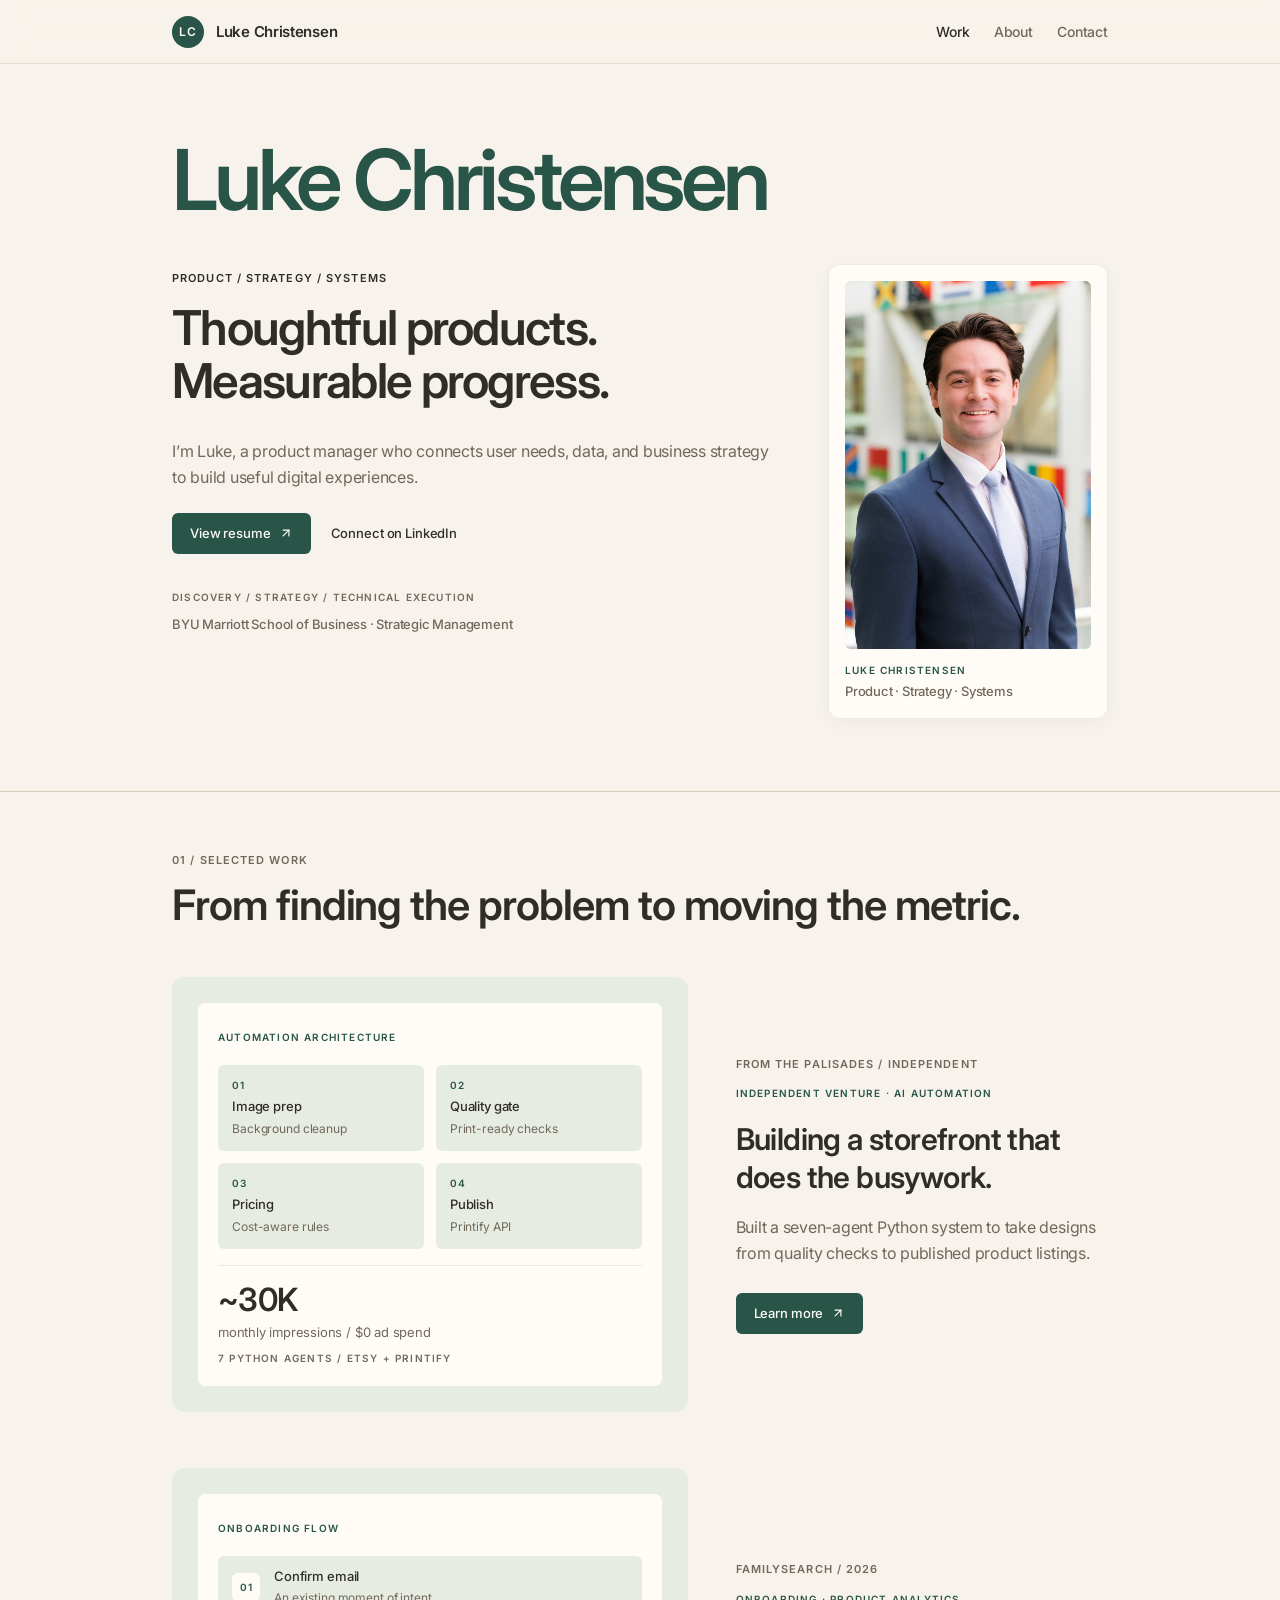
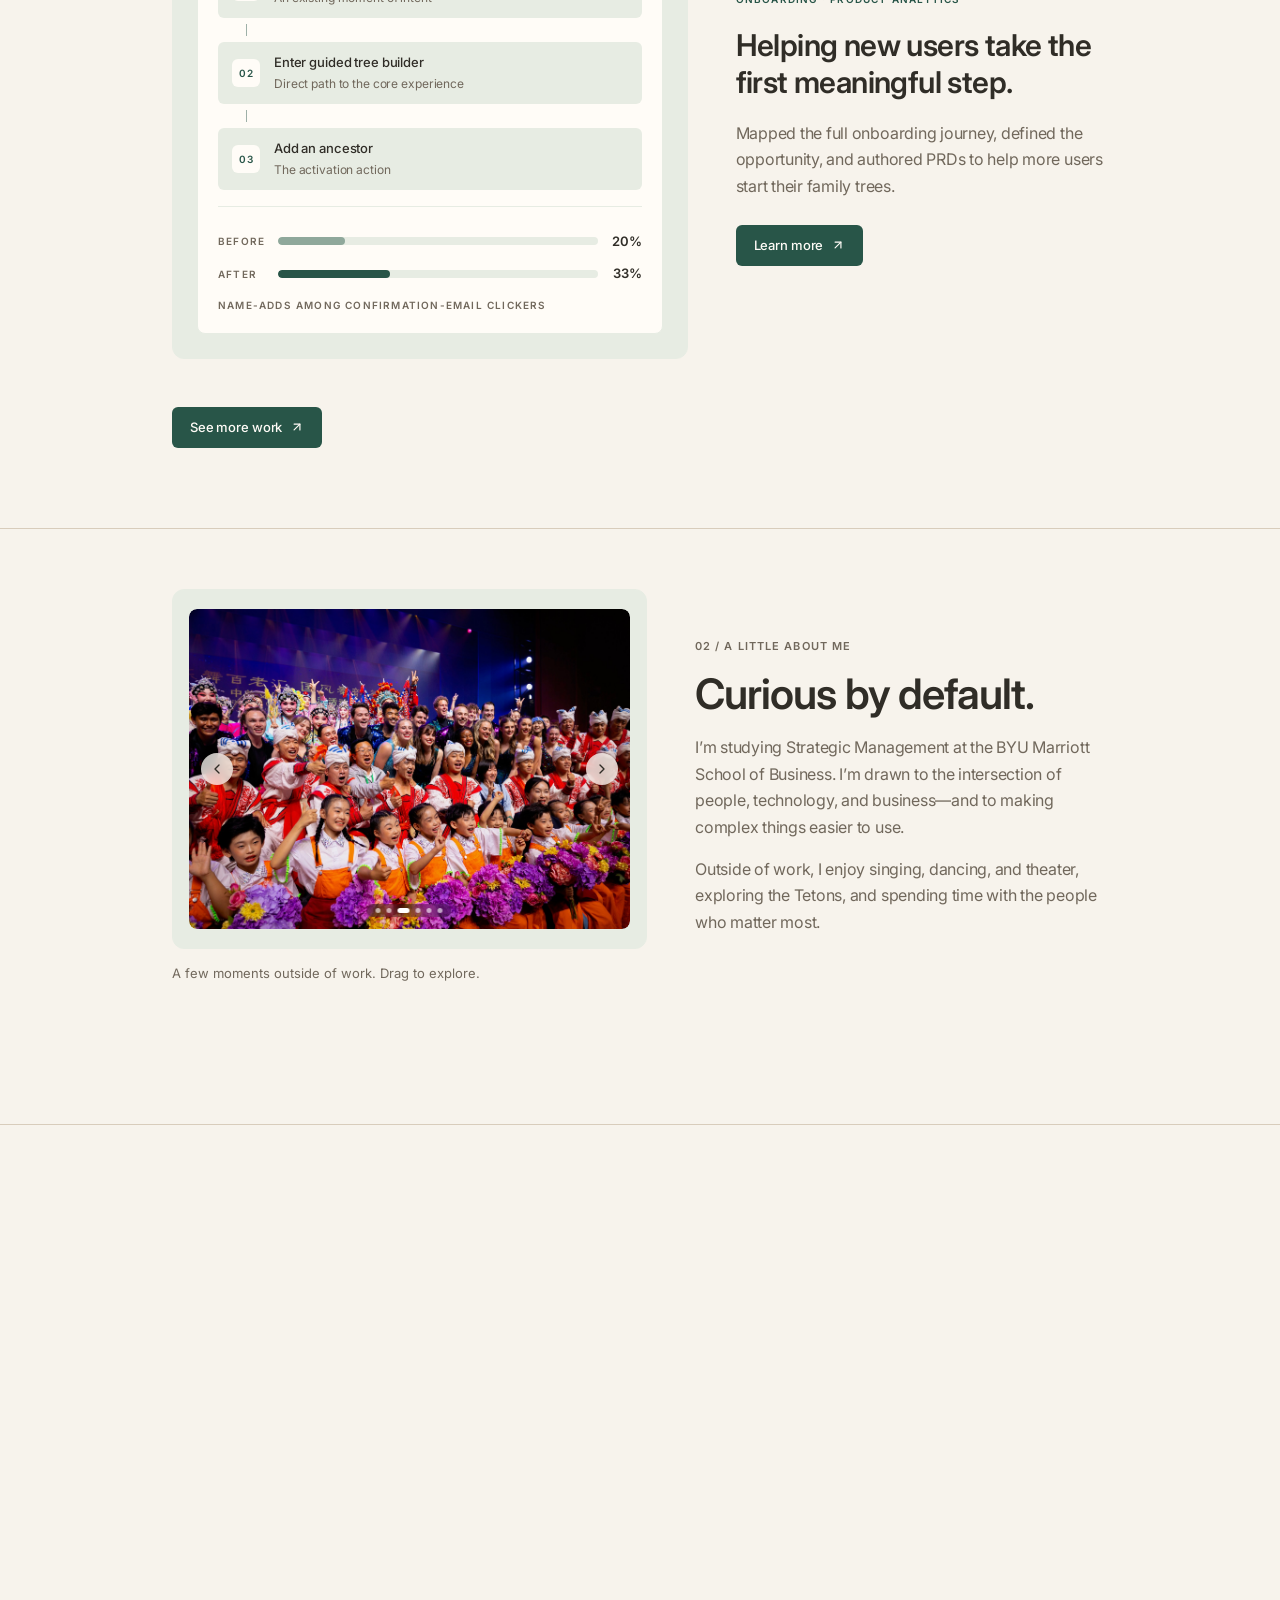
==== commit 4006fd5d: "feat: Update resume PDF with new content (phone number omitted) and change copy to View resume" ====
--- a/index.html
+++ b/index.html
@@ -59,7 +59,7 @@
               </p>
               <div class="hero-actions">
                 <a href="./Resume/Luke_Christensen_Resume.pdf" target="_blank" rel="noopener noreferrer" class="btn-primary">
-                  <span>View résumé</span>
+                  <span>View resume</span>
                   <svg viewBox="0 0 24 24" fill="none" xmlns="http://www.w3.org/2000/svg">
                     <path d="M 7 17 L 17 7" stroke="currentColor" stroke-linecap="round" stroke-linejoin="round"/>
                     <path d="M 7 7 L 17 7 L 17 17" stroke="currentColor" stroke-linecap="round" stroke-linejoin="round"/>
@@ -311,7 +311,7 @@
         <div class="footer-links-stacked">
           <div><a href="https://www.linkedin.com/in/christensen-luke-r" target="_blank" rel="noopener noreferrer" class="footer-plain-link">LinkedIn</a></div>
           <div><a href="https://github.com/Luke-Christensen1" target="_blank" rel="noopener noreferrer" class="footer-plain-link">GitHub</a></div>
-          <div><a href="./Resume/Luke_Christensen_Resume.pdf" target="_blank" rel="noopener noreferrer" class="footer-plain-link">Résumé PDF</a></div>
+          <div><a href="./Resume/Luke_Christensen_Resume.pdf" target="_blank" rel="noopener noreferrer" class="footer-plain-link">Resume PDF</a></div>
         </div>
 
         <div class="footer-copyright">
